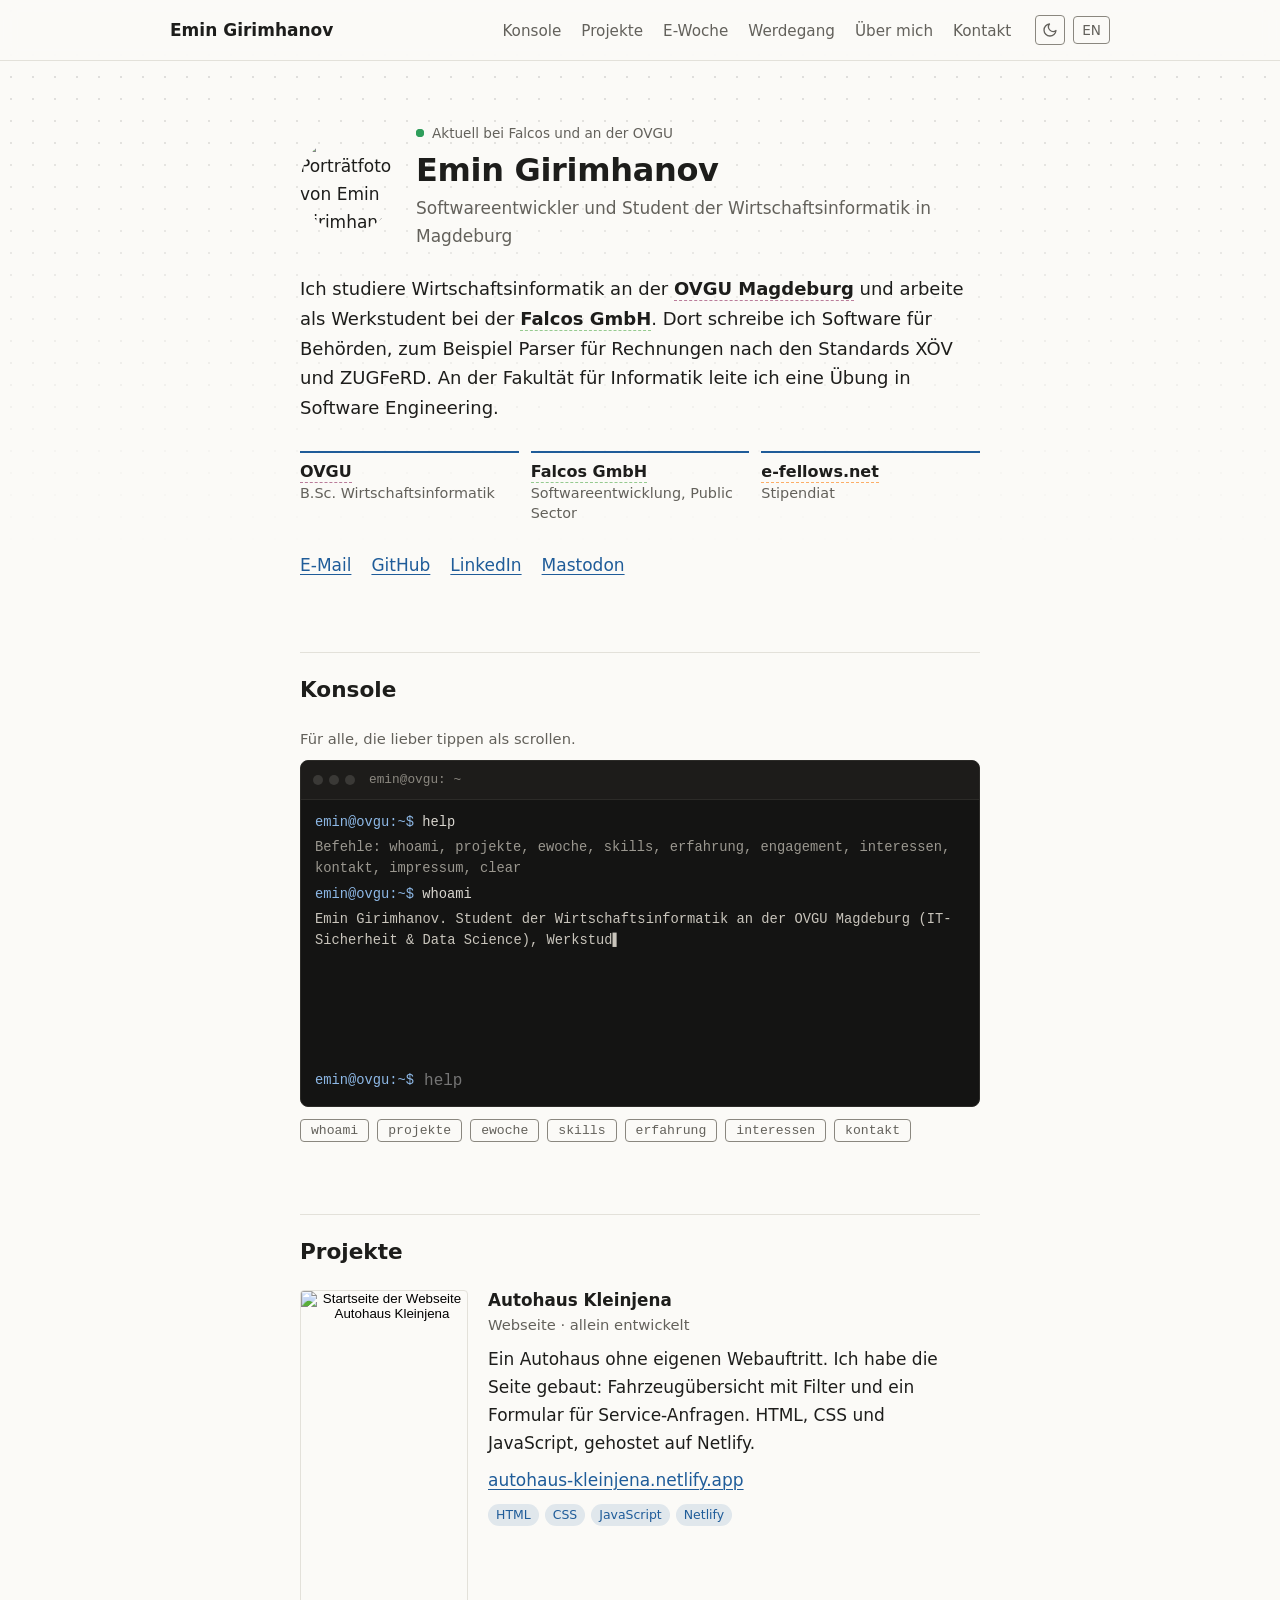
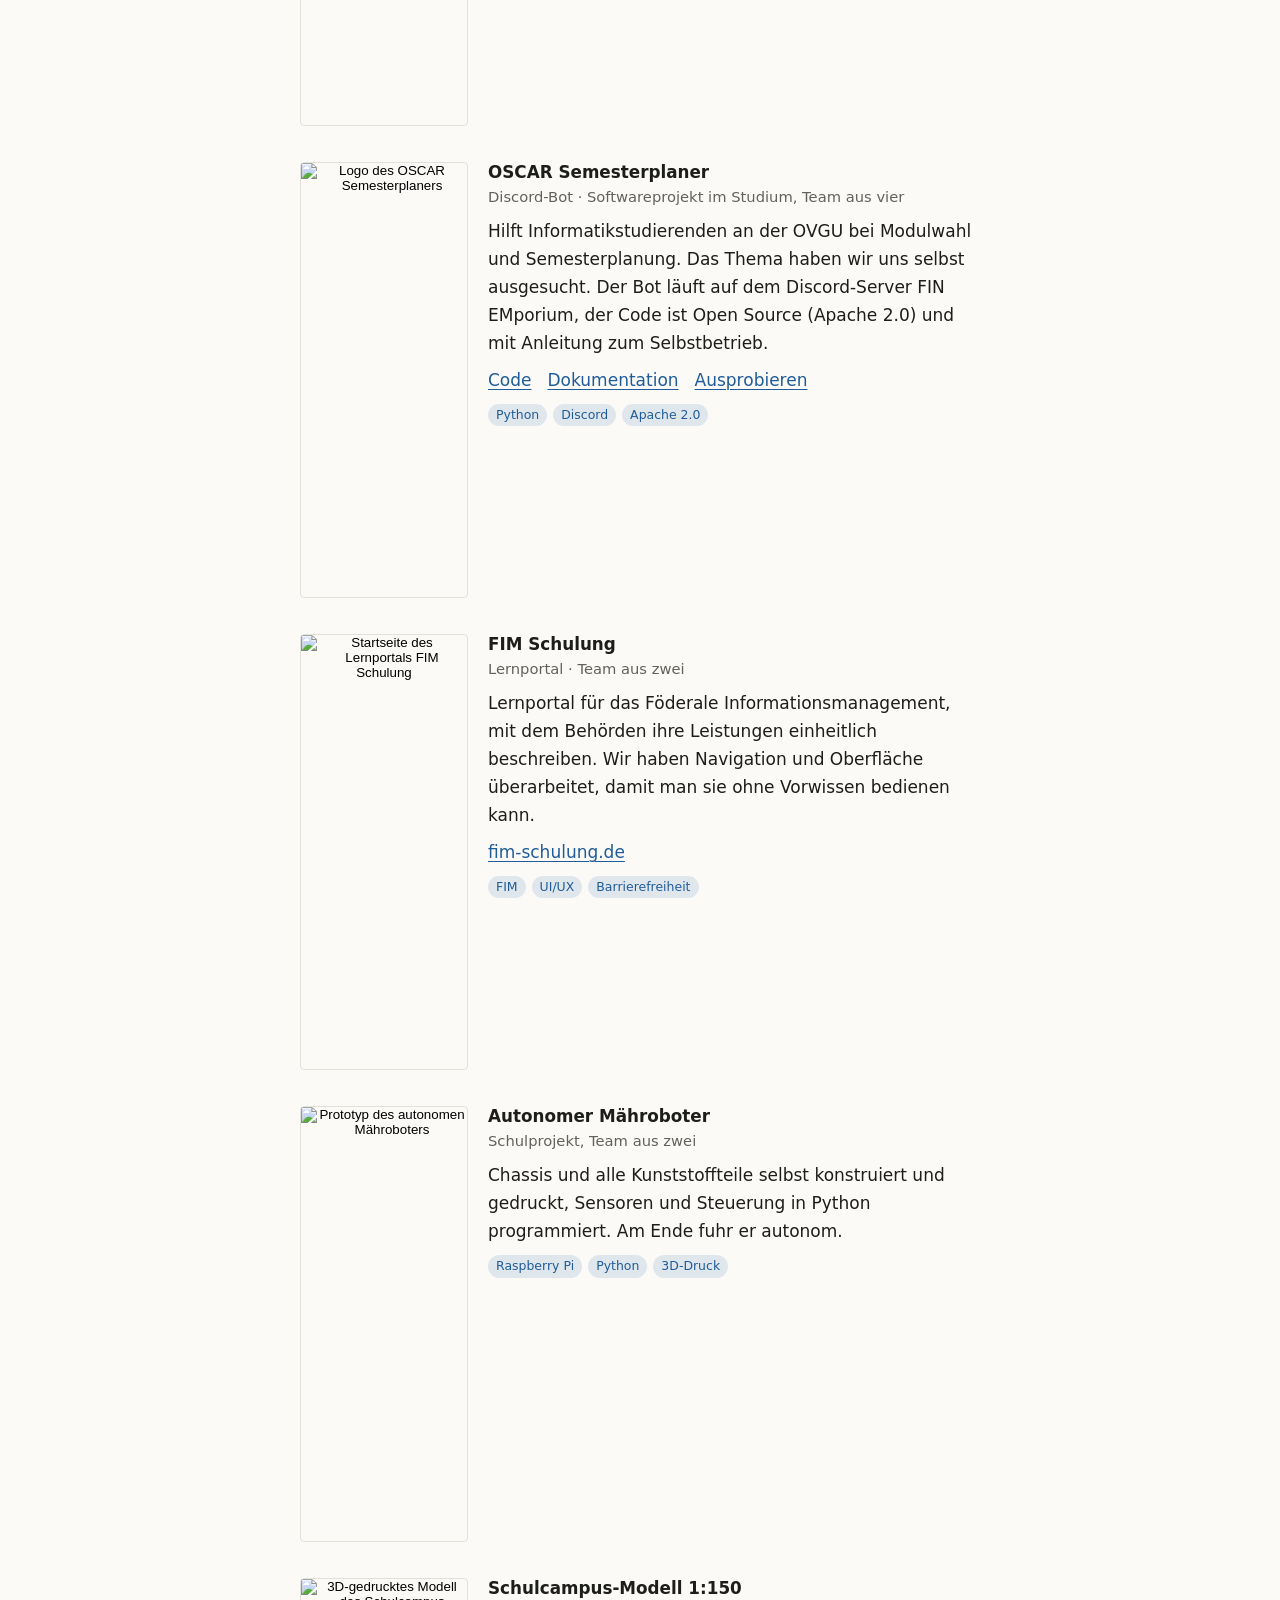
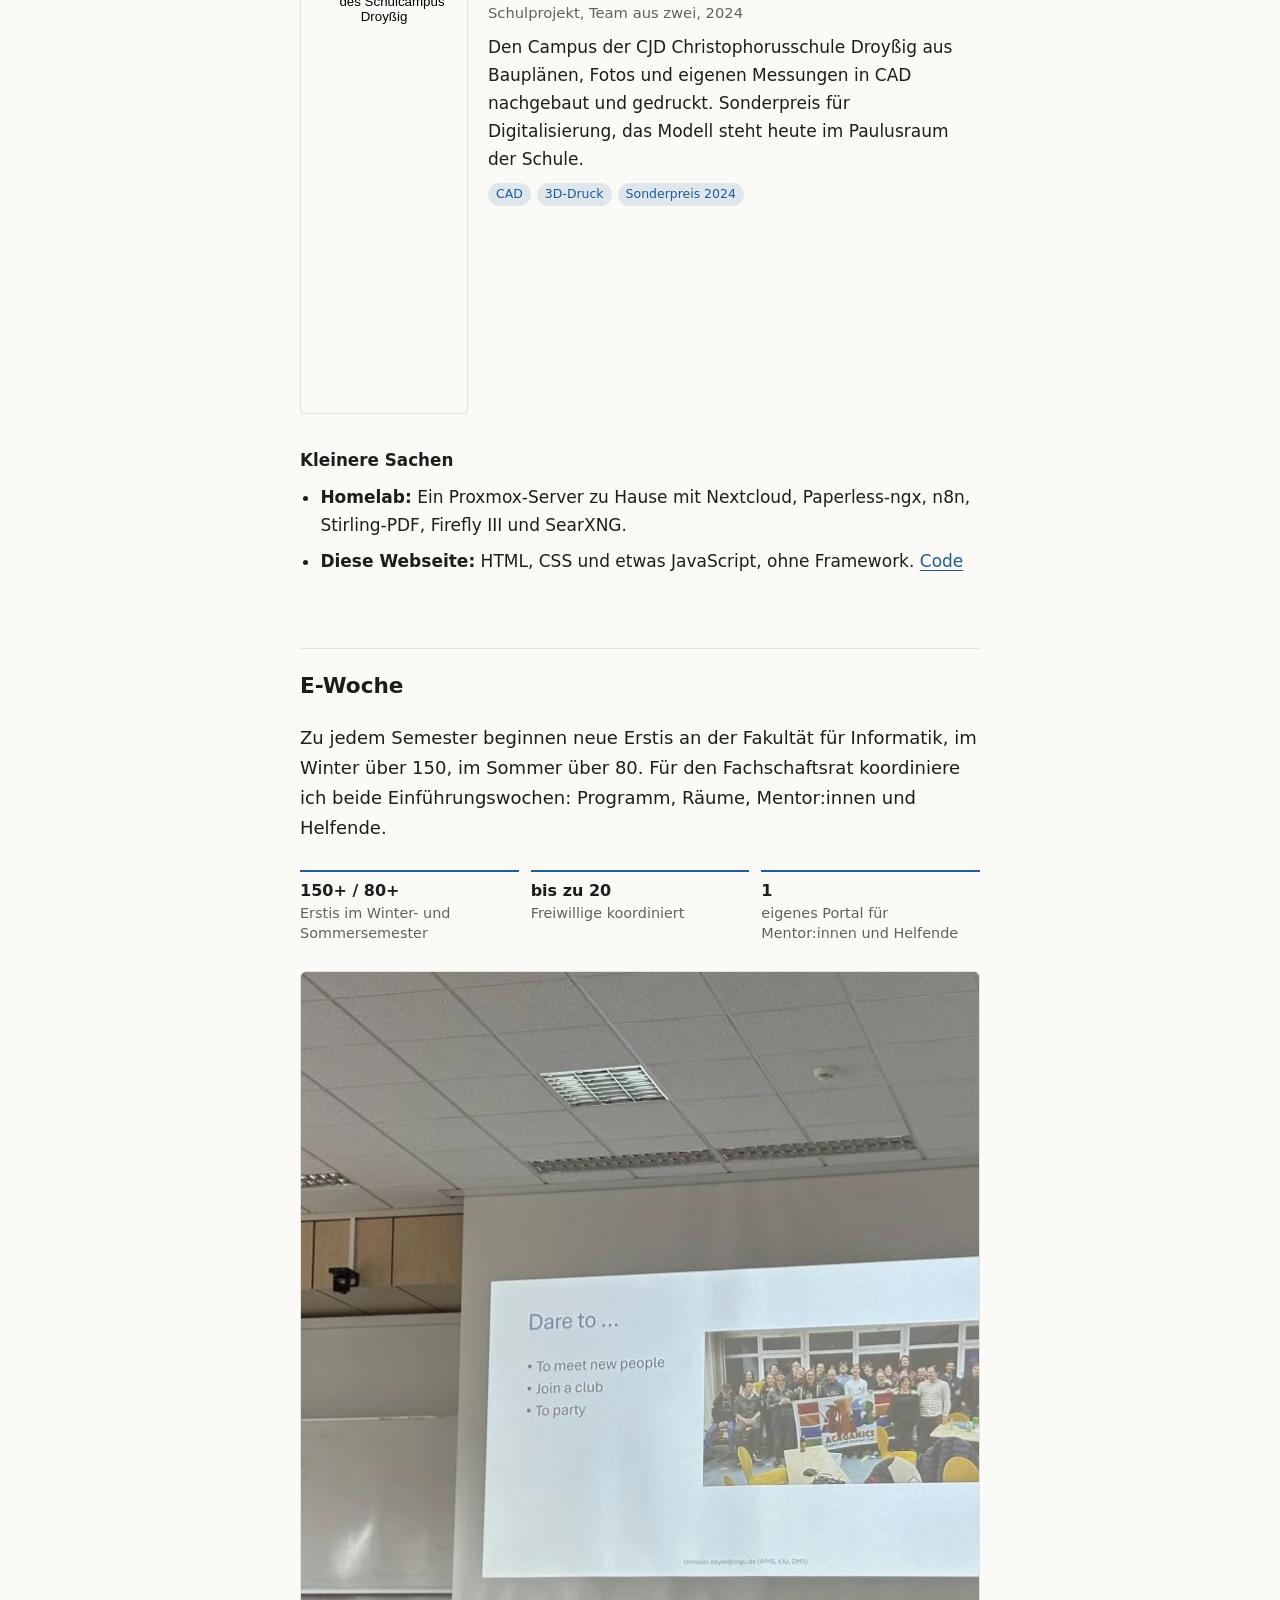
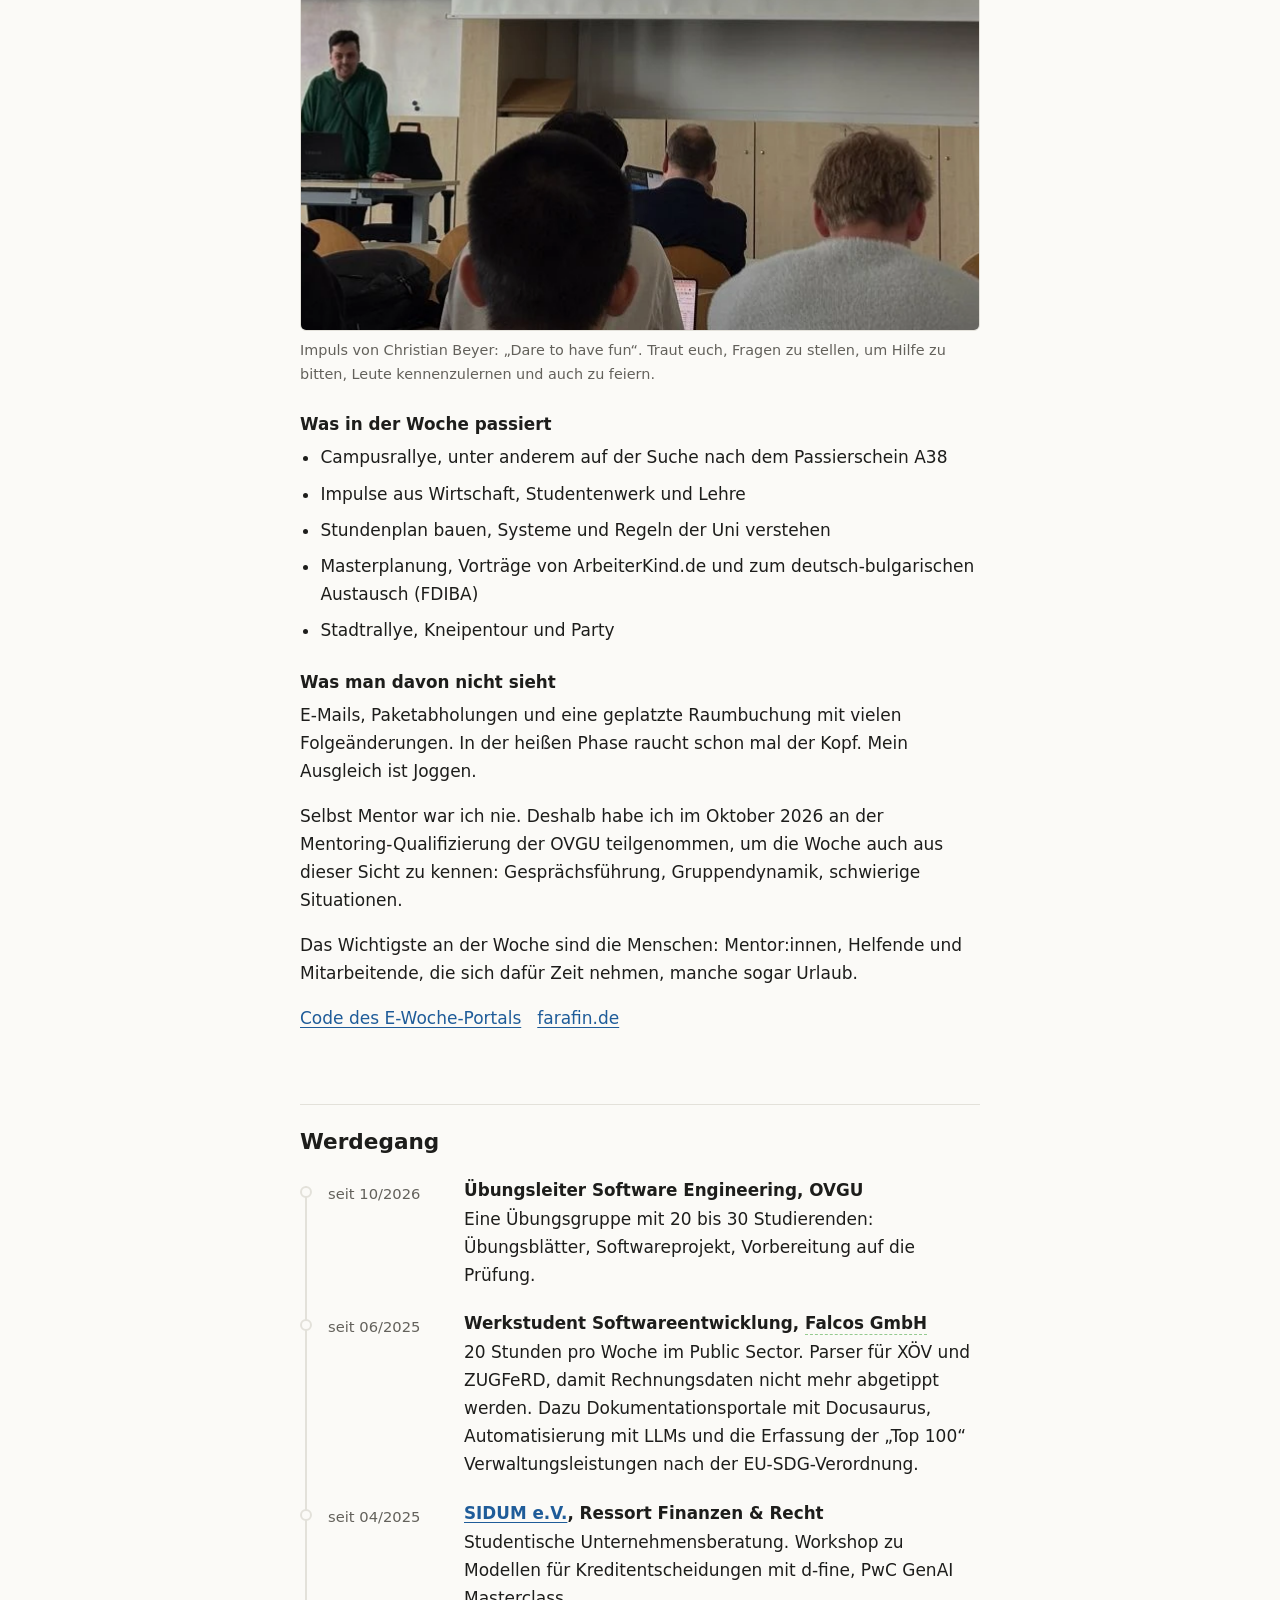
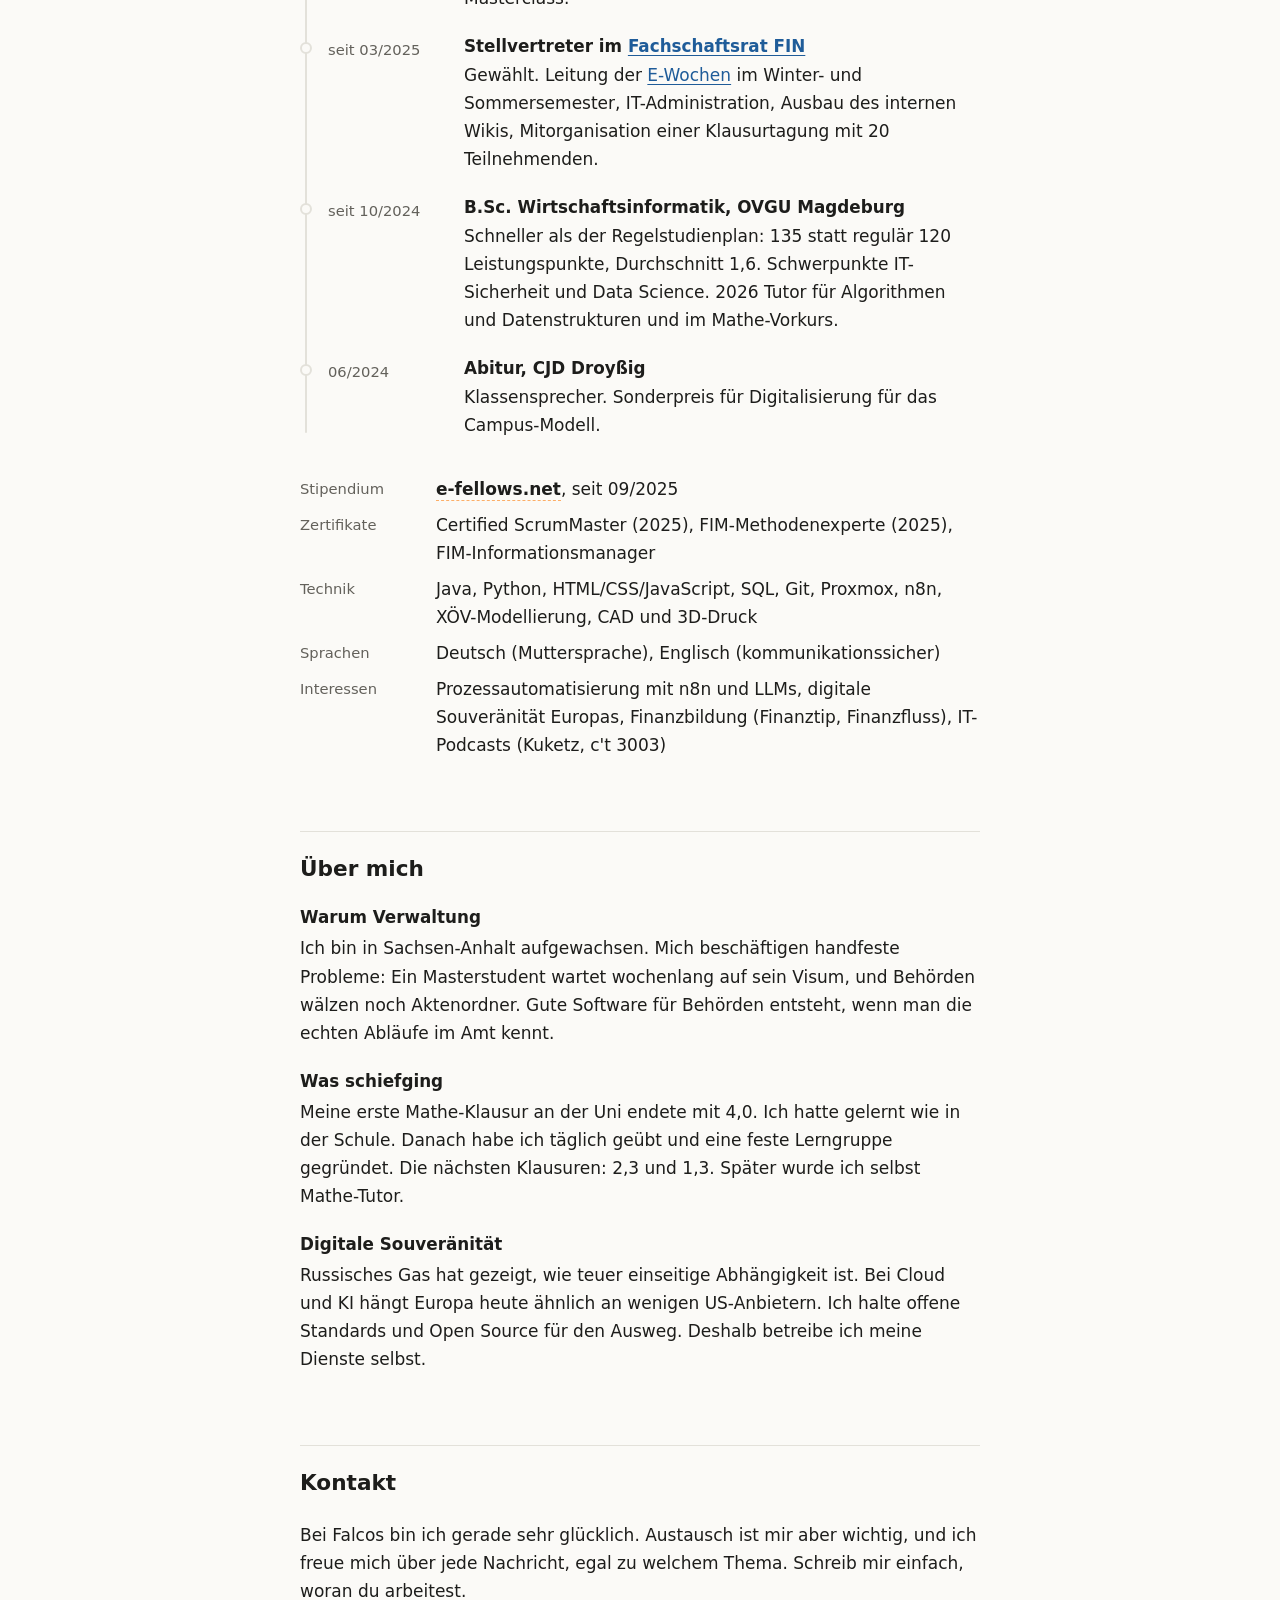
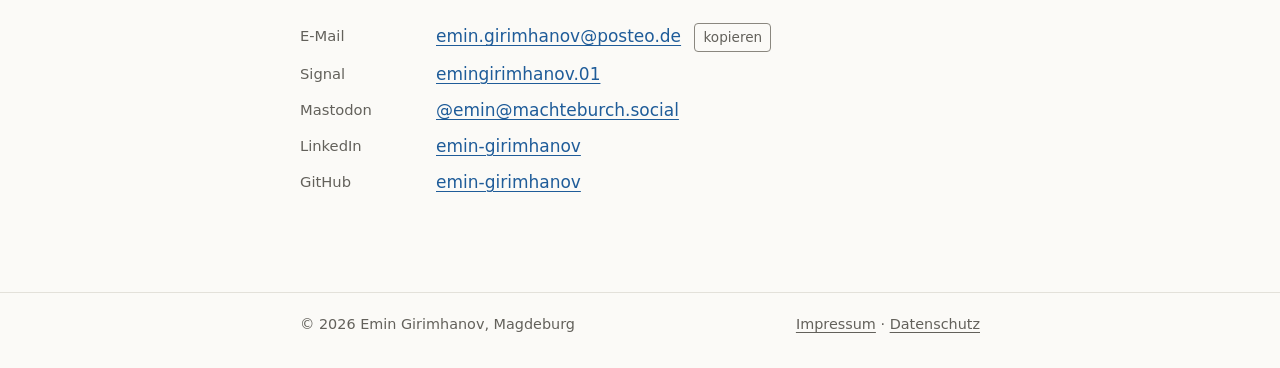
==== index.html @ 74e42376 "feat: Hell/Dunkel-Umschalter, Barrierefreiheit, SEO, GEO und Kompatibilitaet - Umschalter fuer helle" ====
<!DOCTYPE html>
<html lang="de">
<head>
    <meta charset="UTF-8">
    <meta name="viewport" content="width=device-width, initial-scale=1.0">

    <title>Emin Girimhanov | Softwareentwickler &amp; Wirtschaftsinformatiker Magdeburg</title>
    <meta name="description" content="Emin Girimhanov aus Magdeburg: Softwareentwickler im Public Sector bei der Falcos GmbH, Student der Wirtschaftsinformatik an der OVGU und Koordinator der E-Woche Informatik.">
    <meta name="author" content="Emin Girimhanov">
    <meta name="robots" content="index, follow, max-image-preview:large, max-snippet:-1, max-video-preview:-1">
    <meta name="color-scheme" content="light dark">
    <link rel="canonical" href="https://emin-girimhanov.de/">

    <meta name="geo.region" content="DE-ST">
    <meta name="geo.placename" content="Magdeburg">
    <meta name="geo.position" content="52.120533;11.627624">
    <meta name="ICBM" content="52.120533, 11.627624">

    <meta property="og:type" content="profile">
    <meta property="og:title" content="Emin Girimhanov | Softwareentwickler (Public Sector) &amp; Wirtschaftsinformatiker Magdeburg">
    <meta property="og:description" content="Wirtschaftsinformatik an der OVGU Magdeburg, Softwareentwicklung für Behörden bei der Falcos GmbH, Projekte wie Autohaus Kleinjena, OSCAR und FIM Schulung.">
    <meta property="og:url" content="https://emin-girimhanov.de/">
    <meta property="og:image" content="https://emin-girimhanov.de/assets/img/og-image.jpg">
    <meta property="og:image:width" content="1200">
    <meta property="og:image:height" content="630">
    <meta property="og:image:alt" content="Emin Girimhanov, Softwareentwickler &amp; Wirtschaftsinformatiker aus Magdeburg">
    <meta property="profile:first_name" content="Emin">
    <meta property="profile:last_name" content="Girimhanov">
    <meta property="profile:username" content="emin-girimhanov">

    <meta name="twitter:card" content="summary_large_image">
    <meta name="twitter:title" content="Emin Girimhanov | Softwareentwickler &amp; Wirtschaftsinformatiker">
    <meta name="twitter:description" content="Wirtschaftsinformatik an der OVGU Magdeburg, Softwareentwicklung für Behörden bei der Falcos GmbH.">
    <meta name="twitter:image" content="https://emin-girimhanov.de/assets/img/og-image.jpg">

    <script type="application/ld+json">
    {
      "@context": "https://schema.org",
      "@graph": [
        {
          "@type": "ProfilePage",
          "@id": "https://emin-girimhanov.de/#profilepage",
          "url": "https://emin-girimhanov.de/",
          "name": "Emin Girimhanov",
          "inLanguage": "de-DE",
          "dateModified": "2026-10-08",
          "mainEntity": {
            "@id": "https://emin-girimhanov.de/#person"
          },
          "isPartOf": {
            "@id": "https://emin-girimhanov.de/#website"
          }
        },
        {
          "@type": "Person",
          "@id": "https://emin-girimhanov.de/#person",
          "name": "Emin Girimhanov",
          "givenName": "Emin",
          "familyName": "Girimhanov",
          "url": "https://emin-girimhanov.de/",
          "image": "https://emin-girimhanov.de/assets/img/emin-girimhanov.jpg",
          "jobTitle": "Softwareentwickler (Werkstudent) im Public Sector",
          "description": "Softwareentwickler im Public Sector bei der Falcos GmbH, Student der Wirtschaftsinformatik an der Otto-von-Guericke-Universität Magdeburg (Schwerpunkte IT-Sicherheit und Data Science), Übungsleiter für Software Engineering und Koordinator der Einführungswochen des Fachschaftsrats Informatik.",
          "worksFor": {
            "@type": "Organization",
            "name": "Falcos GmbH",
            "url": "https://falcos.de"
          },
          "affiliation": [
            {
              "@type": "CollegeOrUniversity",
              "name": "Otto-von-Guericke-Universität Magdeburg",
              "url": "https://www.ovgu.de/"
            },
            {
              "@type": "Organization",
              "name": "Fachschaftsrat der Fakultät für Informatik (FaRaFIN)",
              "url": "https://farafin.de"
            },
            {
              "@type": "Organization",
              "name": "SIDUM e.V.",
              "url": "https://www.sidum.de/"
            }
          ],
          "alumniOf": {
            "@type": "EducationalOrganization",
            "name": "CJD Christophorusschule Droyßig"
          },
          "homeLocation": {
            "@type": "Place",
            "name": "Magdeburg",
            "address": {
              "@type": "PostalAddress",
              "addressLocality": "Magdeburg",
              "addressRegion": "Sachsen-Anhalt",
              "addressCountry": "DE"
            },
            "geo": {
              "@type": "GeoCoordinates",
              "latitude": 52.120533,
              "longitude": 11.627624
            }
          },
          "knowsLanguage": [
            "de",
            "en"
          ],
          "sameAs": [
            "https://www.linkedin.com/in/emin-girimhanov/",
            "https://github.com/emin-girimhanov",
            "https://machteburch.social/@emin"
          ],
          "hasCredential": [
            {
              "@type": "EducationalOccupationalCredential",
              "name": "Certified ScrumMaster (CSM)",
              "credentialCategory": "Zertifikat",
              "recognizedBy": {
                "@type": "Organization",
                "name": "Scrum Alliance"
              }
            },
            {
              "@type": "EducationalOccupationalCredential",
              "name": "FIM-Methodenexperte",
              "credentialCategory": "Zertifikat",
              "recognizedBy": {
                "@type": "Organization",
                "name": "Falcos GmbH"
              }
            },
            {
              "@type": "EducationalOccupationalCredential",
              "name": "FIM-Informationsmanager",
              "credentialCategory": "Zertifikat",
              "recognizedBy": {
                "@type": "Organization",
                "name": "Falcos GmbH"
              }
            }
          ],
          "award": [
            "Online-Stipendium von e-fellows.net (seit 09/2025)",
            "Sonderpreis für Digitalisierung / Modellierung / Digitaltechnik, CJD Droyßig (06/2024)"
          ],
          "knowsAbout": [
            "Verwaltungsdigitalisierung",
            "Public Sector IT",
            "Föderales Informationsmanagement (FIM)",
            "Onlinezugangsgesetz (OZG)",
            "XÖV",
            "ZUGFeRD",
            "EU Single Digital Gateway",
            "Wirtschaftsinformatik",
            "IT-Sicherheit",
            "Data Science",
            "Java",
            "Python",
            "JavaScript",
            "SQL",
            "Git",
            "Docusaurus",
            "n8n",
            "Prozessautomatisierung mit LLMs",
            "Proxmox VE",
            "Self-Hosting",
            "Open Source",
            "Digitale Souveränität",
            "Scrum",
            "CAD",
            "3D-Druck"
          ]
        },
        {
          "@type": "WebSite",
          "@id": "https://emin-girimhanov.de/#website",
          "url": "https://emin-girimhanov.de/",
          "name": "Emin Girimhanov",
          "publisher": {
            "@id": "https://emin-girimhanov.de/#person"
          },
          "inLanguage": [
            "de-DE",
            "en"
          ]
        },
        {
          "@type": "SoftwareSourceCode",
          "name": "OSCAR Semesterplaner",
          "description": "Discord-Bot, der Informatikstudierenden an der OVGU bei Modulwahl und Semesterplanung hilft. Studienprojekt im Viererteam.",
          "codeRepository": "https://github.com/emin-girimhanov/oscar-discord-bot",
          "url": "https://emin-girimhanov.github.io/oscar-discord-bot/",
          "programmingLanguage": "Python",
          "license": "https://www.apache.org/licenses/LICENSE-2.0",
          "author": {
            "@id": "https://emin-girimhanov.de/#person"
          }
        },
        {
          "@type": "SoftwareSourceCode",
          "name": "E-Woche-Portal",
          "description": "Portal für Mentor:innen und Helfende der Einführungswoche des Fachschaftsrats Informatik an der OVGU.",
          "codeRepository": "https://github.com/emin-girimhanov/e-week-mentor-website",
          "author": {
            "@id": "https://emin-girimhanov.de/#person"
          }
        },
        {
          "@type": "WebSite",
          "name": "Autohaus Kleinjena",
          "url": "https://autohaus-kleinjena.netlify.app/",
          "description": "Webseite für ein Autohaus mit Fahrzeugübersicht, Filter und Formular für Service-Anfragen.",
          "creator": {
            "@id": "https://emin-girimhanov.de/#person"
          }
        },
        {
          "@type": "WebSite",
          "name": "FIM Schulung",
          "url": "https://fim-schulung.de/",
          "description": "Lernportal für das Föderale Informationsmanagement, im Zweierteam überarbeitet.",
          "contributor": {
            "@id": "https://emin-girimhanov.de/#person"
          }
        }
      ]
    }
    </script>

    <!-- Gespeichertes Farbschema vor dem ersten Zeichnen setzen, sonst blitzt es kurz -->
    <script>try{var t=localStorage.getItem('site-theme');if(t==='light'||t==='dark')document.documentElement.setAttribute('data-theme',t);}catch(e){}</script>
    <meta name="theme-color" content="#fbfaf7" media="(prefers-color-scheme: light)">
    <meta name="theme-color" content="#161615" media="(prefers-color-scheme: dark)">
    <link rel="icon" href="favicon.svg" type="image/svg+xml">
    <link rel="apple-touch-icon" href="assets/img/emin-girimhanov.jpg">

    <!-- Selbst gehostete Schriften: kein Google-CDN, keine US-Uebertragung (DSGVO) -->
    <link rel="preload" href="assets/fonts/plus-jakarta-sans-latin.woff2" as="font" type="font/woff2" crossorigin>
    <link rel="stylesheet" href="assets/fonts/fonts.css">
    <link rel="stylesheet" href="style.css">

    <script defer src="/_vercel/speed-insights/script.js"></script>
</head>
<body>
    <a href="#main-content" class="skip-link" data-de="Zum Inhalt springen" data-en="Skip to content">Zum Inhalt springen</a>

    <header class="site-header">
        <div class="wrap header-inner">
            <a href="#" class="site-name">Emin Girimhanov</a>
            <nav aria-label="Hauptnavigation" data-de-label="Hauptnavigation" data-en-label="Main navigation">
                <ul class="nav">
                    <li><a href="#konsole" data-de="Konsole" data-en="Console">Konsole</a></li>
                    <li><a href="#projekte" data-de="Projekte" data-en="Projects">Projekte</a></li>
                    <li><a href="#ewoche" data-de="E-Woche" data-en="Orientation week">E-Woche</a></li>
                    <li><a href="#werdegang" data-de="Werdegang" data-en="Experience">Werdegang</a></li>
                    <li><a href="#ueber-mich" data-de="Über mich" data-en="About">Über mich</a></li>
                    <li><a href="#kontakt" data-de="Kontakt" data-en="Contact">Kontakt</a></li>
                </ul>
            </nav>
            <div class="header-actions">
                <button type="button" id="theme-toggle-btn" class="icon-btn" aria-label="Dunkles Design einschalten" data-de-label-dark="Dunkles Design einschalten" data-de-label-light="Helles Design einschalten" data-en-label-dark="Switch to dark theme" data-en-label-light="Switch to light theme">
                    <svg class="icon-moon" xmlns="http://www.w3.org/2000/svg" width="16" height="16" viewBox="0 0 24 24" fill="none" stroke="currentColor" stroke-width="2" stroke-linecap="round" stroke-linejoin="round" aria-hidden="true" focusable="false"><path d="M21 12.8A9 9 0 1 1 11.2 3a7 7 0 0 0 9.8 9.8z"></path></svg>
                    <svg class="icon-sun" hidden xmlns="http://www.w3.org/2000/svg" width="16" height="16" viewBox="0 0 24 24" fill="none" stroke="currentColor" stroke-width="2" stroke-linecap="round" stroke-linejoin="round" aria-hidden="true" focusable="false"><circle cx="12" cy="12" r="4"></circle><path d="M12 2v2M12 20v2M4.9 4.9l1.4 1.4M17.7 17.7l1.4 1.4M2 12h2M20 12h2M4.9 19.1l1.4-1.4M17.7 6.3l1.4-1.4"></path></svg>
                </button>
                <button type="button" id="lang-toggle-btn" class="lang-btn" lang="en" aria-label="EN: Switch to English" data-de-label="EN: Switch to English" data-en-label="DE: Auf Deutsch umschalten">EN</button>
            </div>
        </div>
    </header>

    <main id="main-content" class="wrap">

        <!-- Intro -->
        <section class="intro" id="top" aria-labelledby="intro-title">
            <img src="assets/img/emin-girimhanov.jpg" alt="Porträtfoto von Emin Girimhanov" class="portrait" width="112" height="112">
            <div>
                <p class="status"><span class="status-dot" aria-hidden="true"></span><span data-de="Aktuell bei Falcos und an der OVGU" data-en="Currently at Falcos and OVGU">Aktuell bei Falcos und an der OVGU</span></p>
                <h1 id="intro-title">Emin Girimhanov</h1>
                <p class="role" data-de="Softwareentwickler und Student der Wirtschaftsinformatik in Magdeburg" data-en="Software developer and business informatics student in Magdeburg">Softwareentwickler und Student der Wirtschaftsinformatik in Magdeburg</p>
            </div>
        </section>

        <p class="lead" data-de="Ich studiere Wirtschaftsinformatik an der <a href=&quot;https://www.ovgu.de/&quot; class=&quot;ovgu-link&quot;>OVGU Magdeburg</a> und arbeite als Werkstudent bei der <a href=&quot;https://falcos.de&quot; class=&quot;falcos-link&quot;>Falcos GmbH</a>. Dort schreibe ich Software für Behörden, zum Beispiel Parser für Rechnungen nach den Standards XÖV und ZUGFeRD. An der Fakultät für Informatik leite ich eine Übung in Software Engineering." data-en="I study business informatics at <a href=&quot;https://www.ovgu.de/&quot; class=&quot;ovgu-link&quot;>OVGU Magdeburg</a> and work as a working student at <a href=&quot;https://falcos.de&quot; class=&quot;falcos-link&quot;>Falcos GmbH</a>. There I write software for public authorities, for example parsers for invoices in the XÖV and ZUGFeRD standards. At the Faculty of Computer Science I lead an exercise group in Software Engineering.">
            Ich studiere Wirtschaftsinformatik an der <a href="https://www.ovgu.de/" class="ovgu-link" target="_blank" rel="noopener noreferrer">OVGU Magdeburg</a> und arbeite als Werkstudent bei der <a href="https://falcos.de" class="falcos-link" target="_blank" rel="noopener noreferrer">Falcos GmbH</a>. Dort schreibe ich Software für Behörden, zum Beispiel Parser für Rechnungen nach den Standards XÖV und ZUGFeRD. An der Fakultät für Informatik leite ich eine Übung in Software Engineering.
        </p>

        <ul class="quick-facts">
            <li><strong><a href="https://www.ovgu.de/" class="ovgu-link" target="_blank" rel="noopener noreferrer">OVGU</a></strong> <span data-de="B.Sc. Wirtschaftsinformatik" data-en="B.Sc. Business Informatics">B.Sc. Wirtschaftsinformatik</span></li>
            <li><strong><a href="https://falcos.de" class="falcos-link" target="_blank" rel="noopener noreferrer">Falcos GmbH</a></strong> <span data-de="Softwareentwicklung, Public Sector" data-en="Software development, public sector">Softwareentwicklung, Public Sector</span></li>
            <li><strong><a href="https://www.e-fellows.net/" class="efellows-link" target="_blank" rel="noopener noreferrer">e-fellows.net</a></strong> <span data-de="Stipendiat" data-en="Scholar">Stipendiat</span></li>
        </ul>

        <ul class="links-inline">
            <li><a href="#kontakt" class="js-mail-link" data-de="E-Mail" data-en="Email">E-Mail</a></li>
            <li><a href="https://github.com/emin-girimhanov" target="_blank" rel="noopener noreferrer">GitHub</a></li>
            <li><a href="https://www.linkedin.com/in/emin-girimhanov/" target="_blank" rel="noopener noreferrer">LinkedIn</a></li>
            <li><a href="https://machteburch.social/@emin" target="_blank" rel="me noopener noreferrer">Mastodon</a></li>
        </ul>

        <!-- Konsole -->
        <section id="konsole" class="section" aria-labelledby="konsole-title">
            <h2 id="konsole-title" data-de="Konsole" data-en="Console">Konsole</h2>
            <p class="meta" data-de="Für alle, die lieber tippen als scrollen." data-en="For everyone who would rather type than scroll.">Für alle, die lieber tippen als scrollen.</p>

            <div class="terminal">
                <div class="terminal-bar" aria-hidden="true"><span></span><span></span><span></span><em>emin@ovgu: ~</em></div>
                <div class="terminal-body" id="terminal-output" role="log" aria-live="off" tabindex="0" aria-label="Terminal-Ausgabe" data-de-label="Terminal-Ausgabe" data-en-label="Terminal output">
                    <p><span class="t-prompt">emin@ovgu:~$</span> help</p>
                    <p class="t-info" data-de="Befehle: whoami, projekte, ewoche, skills, erfahrung, engagement, interessen, kontakt, impressum, clear" data-en="Commands: whoami, projects, ewoche, skills, experience, engagement, interests, contact, impressum, clear">Befehle: whoami, projekte, ewoche, skills, erfahrung, engagement, interessen, kontakt, impressum, clear</p>
                </div>
                <div class="terminal-input-row">
                    <label for="terminal-input" class="t-prompt">emin@ovgu:~$</label>
                    <input type="text" id="terminal-input" autocomplete="off" autocapitalize="off" spellcheck="false" placeholder="help" aria-label="Befehl eingeben">
                </div>
            </div>
            <div class="terminal-presets">
                <button type="button" class="preset-btn" data-cmd="whoami">whoami</button>
                <button type="button" class="preset-btn" data-cmd="projekte">projekte</button>
                <button type="button" class="preset-btn" data-cmd="ewoche">ewoche</button>
                <button type="button" class="preset-btn" data-cmd="skills">skills</button>
                <button type="button" class="preset-btn" data-cmd="erfahrung">erfahrung</button>
                <button type="button" class="preset-btn" data-cmd="interessen">interessen</button>
                <button type="button" class="preset-btn" data-cmd="kontakt">kontakt</button>
            </div>
        </section>

        <!-- Projekte -->
        <section id="projekte" class="section" aria-labelledby="projekte-title">
            <h2 id="projekte-title" data-de="Projekte" data-en="Projects">Projekte</h2>

            <article class="project">
                <button type="button" class="img-btn" data-lightbox aria-label="Bild vergrößern: Startseite der Webseite Autohaus Kleinjena" data-de-label="Bild vergrößern: Startseite der Webseite Autohaus Kleinjena" data-en-label="Enlarge image: Startseite der Webseite Autohaus Kleinjena"><img src="assets/img/autohaus_kleinjena.jpg" alt="Startseite der Webseite Autohaus Kleinjena" class="project-img" width="800" height="436" loading="lazy"></button>
                <div>
                    <h3>Autohaus Kleinjena</h3>
                    <p class="meta" data-de="Webseite · allein entwickelt" data-en="Website · built on my own">Webseite · allein entwickelt</p>
                    <p data-de="Ein Autohaus ohne eigenen Webauftritt. Ich habe die Seite gebaut: Fahrzeugübersicht mit Filter und ein Formular für Service-Anfragen. HTML, CSS und JavaScript, gehostet auf Netlify." data-en="A car dealership without a website of its own. I built it: a vehicle overview with filters and a form for service requests. HTML, CSS and JavaScript, hosted on Netlify.">Ein Autohaus ohne eigenen Webauftritt. Ich habe die Seite gebaut: Fahrzeugübersicht mit Filter und ein Formular für Service-Anfragen. HTML, CSS und JavaScript, gehostet auf Netlify.</p>
                    <p class="project-links"><a href="https://autohaus-kleinjena.netlify.app/" target="_blank" rel="noopener noreferrer">autohaus-kleinjena.netlify.app</a></p>
                    <ul class="tags"><li>HTML</li><li>CSS</li><li>JavaScript</li><li>Netlify</li></ul>
                </div>
            </article>

            <article class="project">
                <button type="button" class="img-btn" data-lightbox aria-label="Bild vergrößern: Logo des OSCAR Semesterplaners" data-de-label="Bild vergrößern: Logo des OSCAR Semesterplaners" data-en-label="Enlarge image: Logo des OSCAR Semesterplaners"><img src="assets/img/oscar_bot.jpg" alt="Logo des OSCAR Semesterplaners" class="project-img" width="800" height="436" loading="lazy"></button>
                <div>
                    <h3 data-de="OSCAR Semesterplaner" data-en="OSCAR semester planner">OSCAR Semesterplaner</h3>
                    <p class="meta" data-de="Discord-Bot · Softwareprojekt im Studium, Team aus vier" data-en="Discord bot · university software project, team of four">Discord-Bot · Softwareprojekt im Studium, Team aus vier</p>
                    <p data-de="Hilft Informatikstudierenden an der OVGU bei Modulwahl und Semesterplanung. Das Thema haben wir uns selbst ausgesucht. Der Bot läuft auf dem Discord-Server FIN EMporium, der Code ist Open Source (Apache 2.0) und mit Anleitung zum Selbstbetrieb." data-en="Helps computer science students at OVGU choose modules and plan their semesters. We picked the topic ourselves. The bot runs on the FIN EMporium Discord server; the code is open source (Apache 2.0) with a guide to run it yourself.">Hilft Informatikstudierenden an der OVGU bei Modulwahl und Semesterplanung. Das Thema haben wir uns selbst ausgesucht. Der Bot läuft auf dem Discord-Server FIN EMporium, der Code ist Open Source (Apache 2.0) und mit Anleitung zum Selbstbetrieb.</p>
                    <p class="project-links">
                        <a href="https://github.com/emin-girimhanov/oscar-discord-bot" target="_blank" rel="noopener noreferrer" data-de="Code" data-en="Code">Code</a>
                        <a href="https://emin-girimhanov.github.io/oscar-discord-bot/" target="_blank" rel="noopener noreferrer" data-de="Dokumentation" data-en="Documentation">Dokumentation</a>
                        <a href="https://discord.gg/m4vQhrK" target="_blank" rel="noopener noreferrer" data-de="Ausprobieren" data-en="Try it">Ausprobieren</a>
                    </p>
                    <ul class="tags"><li>Python</li><li>Discord</li><li>Apache 2.0</li></ul>
                </div>
            </article>

            <article class="project">
                <button type="button" class="img-btn" data-lightbox aria-label="Bild vergrößern: Startseite des Lernportals FIM Schulung" data-de-label="Bild vergrößern: Startseite des Lernportals FIM Schulung" data-en-label="Enlarge image: Startseite des Lernportals FIM Schulung"><img src="assets/img/fim_schulung.jpg" alt="Startseite des Lernportals FIM Schulung" class="project-img" width="800" height="436" loading="lazy"></button>
                <div>
                    <h3>FIM Schulung</h3>
                    <p class="meta" data-de="Lernportal · Team aus zwei" data-en="Learning portal · team of two">Lernportal · Team aus zwei</p>
                    <p data-de="Lernportal für das Föderale Informationsmanagement, mit dem Behörden ihre Leistungen einheitlich beschreiben. Wir haben Navigation und Oberfläche überarbeitet, damit man sie ohne Vorwissen bedienen kann." data-en="Learning portal for Federal Information Management, the method German authorities use to describe their services in a uniform way. We reworked navigation and interface so people can use it without prior knowledge.">Lernportal für das Föderale Informationsmanagement, mit dem Behörden ihre Leistungen einheitlich beschreiben. Wir haben Navigation und Oberfläche überarbeitet, damit man sie ohne Vorwissen bedienen kann.</p>
                    <p class="project-links"><a href="https://fim-schulung.de/" target="_blank" rel="noopener noreferrer">fim-schulung.de</a></p>
                    <ul class="tags"><li>FIM</li><li>UI/UX</li><li data-de="Barrierefreiheit" data-en="Accessibility">Barrierefreiheit</li></ul>
                </div>
            </article>

            <article class="project">
                <button type="button" class="img-btn" data-lightbox aria-label="Bild vergrößern: Prototyp des autonomen Mähroboters" data-de-label="Bild vergrößern: Prototyp des autonomen Mähroboters" data-en-label="Enlarge image: Prototyp des autonomen Mähroboters"><img src="assets/img/maehroboter_hardware.jpg" alt="Prototyp des autonomen Mähroboters" class="project-img" width="800" height="436" loading="lazy"></button>
                <div>
                    <h3 data-de="Autonomer Mähroboter" data-en="Autonomous lawn mower">Autonomer Mähroboter</h3>
                    <p class="meta" data-de="Schulprojekt, Team aus zwei" data-en="School project, team of two">Schulprojekt, Team aus zwei</p>
                    <p data-de="Chassis und alle Kunststoffteile selbst konstruiert und gedruckt, Sensoren und Steuerung in Python programmiert. Am Ende fuhr er autonom." data-en="We designed and printed the chassis and all plastic parts ourselves and programmed sensors and control in Python. In the end it drove on its own.">Chassis und alle Kunststoffteile selbst konstruiert und gedruckt, Sensoren und Steuerung in Python programmiert. Am Ende fuhr er autonom.</p>
                    <ul class="tags"><li>Raspberry Pi</li><li>Python</li><li data-de="3D-Druck" data-en="3D printing">3D-Druck</li></ul>
                </div>
            </article>

            <article class="project">
                <button type="button" class="img-btn" data-lightbox aria-label="Bild vergrößern: 3D-gedrucktes Modell des Schulcampus Droyßig" data-de-label="Bild vergrößern: 3D-gedrucktes Modell des Schulcampus Droyßig" data-en-label="Enlarge image: 3D-gedrucktes Modell des Schulcampus Droyßig"><img src="assets/img/schulcampus_3d.jpg" alt="3D-gedrucktes Modell des Schulcampus Droyßig" class="project-img" width="800" height="436" loading="lazy"></button>
                <div>
                    <h3 data-de="Schulcampus-Modell 1:150" data-en="School campus model 1:150">Schulcampus-Modell 1:150</h3>
                    <p class="meta" data-de="Schulprojekt, Team aus zwei, 2024" data-en="School project, team of two, 2024">Schulprojekt, Team aus zwei, 2024</p>
                    <p data-de="Den Campus der CJD Christophorusschule Droyßig aus Bauplänen, Fotos und eigenen Messungen in CAD nachgebaut und gedruckt. Sonderpreis für Digitalisierung, das Modell steht heute im Paulusraum der Schule." data-en="We rebuilt the CJD Droyßig school campus in CAD from building plans, photos and our own measurements, then printed it. It won the special award for digitalization and now stands in the school's Paulusraum.">Den Campus der CJD Christophorusschule Droyßig aus Bauplänen, Fotos und eigenen Messungen in CAD nachgebaut und gedruckt. Sonderpreis für Digitalisierung, das Modell steht heute im Paulusraum der Schule.</p>
                    <ul class="tags"><li>CAD</li><li data-de="3D-Druck" data-en="3D printing">3D-Druck</li><li data-de="Sonderpreis 2024" data-en="Award 2024">Sonderpreis 2024</li></ul>
                </div>
            </article>

            <h3 class="sub" data-de="Kleinere Sachen" data-en="Smaller things">Kleinere Sachen</h3>
            <ul class="plain-list">
                <li data-de="<strong>Homelab:</strong> Ein Proxmox-Server zu Hause mit Nextcloud, Paperless-ngx, n8n, Stirling-PDF, Firefly III und SearXNG." data-en="<strong>Homelab:</strong> a Proxmox server at home running Nextcloud, Paperless-ngx, n8n, Stirling-PDF, Firefly III and SearXNG."><strong>Homelab:</strong> Ein Proxmox-Server zu Hause mit Nextcloud, Paperless-ngx, n8n, Stirling-PDF, Firefly III und SearXNG.</li>
                <li data-de="<strong>Diese Webseite:</strong> HTML, CSS und etwas JavaScript, ohne Framework. <a href=&quot;https://github.com/emin-girimhanov/emin-girimhanov&quot;>Code</a>" data-en="<strong>This website:</strong> HTML, CSS and a little JavaScript, no framework. <a href=&quot;https://github.com/emin-girimhanov/emin-girimhanov&quot;>Code</a>"><strong>Diese Webseite:</strong> HTML, CSS und etwas JavaScript, ohne Framework. <a href="https://github.com/emin-girimhanov/emin-girimhanov" target="_blank" rel="noopener noreferrer">Code</a></li>
            </ul>
        </section>

        <!-- E-Woche -->
        <section id="ewoche" class="section" aria-labelledby="ewoche-title">
            <h2 id="ewoche-title" data-de="E-Woche" data-en="Orientation week">E-Woche</h2>
            <p class="lead" data-de="Zu jedem Semester beginnen neue Erstis an der Fakultät für Informatik, im Winter über 150, im Sommer über 80. Für den Fachschaftsrat koordiniere ich beide Einführungswochen: Programm, Räume, Mentor:innen und Helfende." data-en="Every semester new first-year students start at the Faculty of Computer Science: more than 150 in winter, more than 80 in summer. For the student council I coordinate both orientation weeks: programme, rooms, mentors and helpers.">Zu jedem Semester beginnen neue Erstis an der Fakultät für Informatik, im Winter über 150, im Sommer über 80. Für den Fachschaftsrat koordiniere ich beide Einführungswochen: Programm, Räume, Mentor:innen und Helfende.</p>

            <ul class="quick-facts">
                <li><strong>150+ / 80+</strong> <span data-de="Erstis im Winter- und Sommersemester" data-en="students in winter and summer semester">Erstis im Winter- und Sommersemester</span></li>
                <li><strong data-de="bis zu 20" data-en="up to 20">bis zu 20</strong> <span data-de="Freiwillige koordiniert" data-en="volunteers coordinated">Freiwillige koordiniert</span></li>
                <li><strong>1</strong> <span data-de="eigenes Portal für Mentor:innen und Helfende" data-en="portal for mentors and helpers, built by me">eigenes Portal für Mentor:innen und Helfende</span></li>
            </ul>

            <figure class="ewoche-figure">
                <button type="button" class="img-btn" data-lightbox aria-label="Bild vergrößern: Vortrag in der E-Woche" data-de-label="Bild vergrößern: Vortrag in der E-Woche" data-en-label="Enlarge image: talk during orientation week"><img src="assets/img/ewoche_impuls.webp" alt="Hörsaal in der E-Woche, Christian Beyer hält einen Impulsvortrag mit der Folie Dare to" class="ewoche-img" width="1280" height="960" loading="lazy"></button>
                <figcaption data-de="Impuls von Christian Beyer: „Dare to have fun“. Traut euch, Fragen zu stellen, um Hilfe zu bitten, Leute kennenzulernen und auch zu feiern." data-en="Talk by Christian Beyer: “Dare to have fun”. Dare to ask questions, ask for help, meet people and, yes, party.">Impuls von Christian Beyer: „Dare to have fun“. Traut euch, Fragen zu stellen, um Hilfe zu bitten, Leute kennenzulernen und auch zu feiern.</figcaption>
            </figure>

            <h3 data-de="Was in der Woche passiert" data-en="What happens during the week">Was in der Woche passiert</h3>
            <ul class="plain-list">
                <li data-de="Campusrallye, unter anderem auf der Suche nach dem Passierschein A38" data-en="Campus rally, including a hunt for the infamous permit A38">Campusrallye, unter anderem auf der Suche nach dem Passierschein A38</li>
                <li data-de="Impulse aus Wirtschaft, Studentenwerk und Lehre" data-en="Talks from industry, the student services and teaching staff">Impulse aus Wirtschaft, Studentenwerk und Lehre</li>
                <li data-de="Stundenplan bauen, Systeme und Regeln der Uni verstehen" data-en="Building timetables, understanding the university's systems and rules">Stundenplan bauen, Systeme und Regeln der Uni verstehen</li>
                <li data-de="Masterplanung, Vorträge von ArbeiterKind.de und zum deutsch-bulgarischen Austausch (FDIBA)" data-en="Master's planning, talks by ArbeiterKind.de and on the German-Bulgarian exchange (FDIBA)">Masterplanung, Vorträge von ArbeiterKind.de und zum deutsch-bulgarischen Austausch (FDIBA)</li>
                <li data-de="Stadtrallye, Kneipentour und Party" data-en="City rally, pub crawl and party">Stadtrallye, Kneipentour und Party</li>
            </ul>

            <h3 data-de="Was man davon nicht sieht" data-en="What you don't see">Was man davon nicht sieht</h3>
            <p data-de="E-Mails, Paketabholungen und eine geplatzte Raumbuchung mit vielen Folgeänderungen. In der heißen Phase raucht schon mal der Kopf. Mein Ausgleich ist Joggen." data-en="Emails, parcel pick-ups and a cancelled room booking with a long tail of changes. In the final stretch it gets intense. Running is how I switch off.">E-Mails, Paketabholungen und eine geplatzte Raumbuchung mit vielen Folgeänderungen. In der heißen Phase raucht schon mal der Kopf. Mein Ausgleich ist Joggen.</p>
            <p data-de="Selbst Mentor war ich nie. Deshalb habe ich im Oktober 2026 an der Mentoring-Qualifizierung der OVGU teilgenommen, um die Woche auch aus dieser Sicht zu kennen: Gesprächsführung, Gruppendynamik, schwierige Situationen." data-en="I have never been a mentor myself. So in October 2026 I took the OVGU mentoring course to see the week from that side too: conversation skills, group dynamics, difficult situations.">Selbst Mentor war ich nie. Deshalb habe ich im Oktober 2026 an der Mentoring-Qualifizierung der OVGU teilgenommen, um die Woche auch aus dieser Sicht zu kennen: Gesprächsführung, Gruppendynamik, schwierige Situationen.</p>
            <p data-de="Das Wichtigste an der Woche sind die Menschen: Mentor:innen, Helfende und Mitarbeitende, die sich dafür Zeit nehmen, manche sogar Urlaub." data-en="The most important part of the week is the people: mentors, helpers and staff who make time for it, some even take days off work.">Das Wichtigste an der Woche sind die Menschen: Mentor:innen, Helfende und Mitarbeitende, die sich dafür Zeit nehmen, manche sogar Urlaub.</p>

            <p class="project-links">
                <a href="https://github.com/emin-girimhanov/e-week-mentor-website" target="_blank" rel="noopener noreferrer" data-de="Code des E-Woche-Portals" data-en="Code of the orientation week portal">Code des E-Woche-Portals</a>
                <a href="https://farafin.de" target="_blank" rel="noopener noreferrer">farafin.de</a>
            </p>
        </section>

        <!-- Werdegang -->
        <section id="werdegang" class="section" aria-labelledby="werdegang-title">
            <h2 id="werdegang-title" data-de="Werdegang" data-en="Experience">Werdegang</h2>

            <div class="cv-wrap">
            <div class="cv-progress" id="cv-progress" aria-hidden="true"></div>
            <ol class="cv">
                <li>
                    <span class="cv-date" data-de="seit 10/2026" data-en="since 10/2026">seit 10/2026</span>
                    <div>
                        <h3 data-de="Übungsleiter Software Engineering, OVGU" data-en="Teaching assistant, Software Engineering, OVGU">Übungsleiter Software Engineering, OVGU</h3>
                        <p data-de="Eine Übungsgruppe mit 20 bis 30 Studierenden: Übungsblätter, Softwareprojekt, Vorbereitung auf die Prüfung." data-en="An exercise group of 20 to 30 students: exercise sheets, the software project, exam preparation.">Eine Übungsgruppe mit 20 bis 30 Studierenden: Übungsblätter, Softwareprojekt, Vorbereitung auf die Prüfung.</p>
                    </div>
                </li>
                <li>
                    <span class="cv-date" data-de="seit 06/2025" data-en="since 06/2025">seit 06/2025</span>
                    <div>
                        <h3 data-de="Werkstudent Softwareentwicklung, <a href=&quot;https://falcos.de&quot; class=&quot;falcos-link&quot;>Falcos GmbH</a>" data-en="Working student, software development, <a href=&quot;https://falcos.de&quot; class=&quot;falcos-link&quot;>Falcos GmbH</a>">Werkstudent Softwareentwicklung, <a href="https://falcos.de" class="falcos-link" target="_blank" rel="noopener noreferrer">Falcos GmbH</a></h3>
                        <p data-de="20 Stunden pro Woche im Public Sector. Parser für XÖV und ZUGFeRD, damit Rechnungsdaten nicht mehr abgetippt werden. Dazu Dokumentationsportale mit Docusaurus, Automatisierung mit LLMs und die Erfassung der „Top 100“ Verwaltungsleistungen nach der EU-SDG-Verordnung." data-en="20 hours a week in the public sector. Parsers for XÖV and ZUGFeRD so invoice data no longer has to be typed in by hand. Plus documentation portals with Docusaurus, automation with LLMs and documenting the “Top 100” public services under the EU Single Digital Gateway regulation.">20 Stunden pro Woche im Public Sector. Parser für XÖV und ZUGFeRD, damit Rechnungsdaten nicht mehr abgetippt werden. Dazu Dokumentationsportale mit Docusaurus, Automatisierung mit LLMs und die Erfassung der „Top 100“ Verwaltungsleistungen nach der EU-SDG-Verordnung.</p>
                    </div>
                </li>
                <li>
                    <span class="cv-date" data-de="seit 04/2025" data-en="since 04/2025">seit 04/2025</span>
                    <div>
                        <h3 data-de="<a href=&quot;https://www.sidum.de/&quot;>SIDUM e.V.</a>, Ressort Finanzen &amp; Recht" data-en="<a href=&quot;https://www.sidum.de/&quot;>SIDUM e.V.</a>, finance &amp; legal"><a href="https://www.sidum.de/" target="_blank" rel="noopener noreferrer">SIDUM e.V.</a>, Ressort Finanzen &amp; Recht</h3>
                        <p data-de="Studentische Unternehmensberatung. Workshop zu Modellen für Kreditentscheidungen mit d-fine, PwC GenAI Masterclass." data-en="Student consultancy. Workshop on credit decision models with d-fine, PwC GenAI Masterclass.">Studentische Unternehmensberatung. Workshop zu Modellen für Kreditentscheidungen mit d-fine, PwC GenAI Masterclass.</p>
                    </div>
                </li>
                <li>
                    <span class="cv-date" data-de="seit 03/2025" data-en="since 03/2025">seit 03/2025</span>
                    <div>
                        <h3 data-de="Stellvertreter im <a href=&quot;https://farafin.de&quot;>Fachschaftsrat FIN</a>" data-en="Deputy, <a href=&quot;https://farafin.de&quot;>FIN student council</a>">Stellvertreter im <a href="https://farafin.de" target="_blank" rel="noopener noreferrer">Fachschaftsrat FIN</a></h3>
                        <p data-de="Gewählt. Leitung der <a href=&quot;#ewoche&quot;>E-Wochen</a> im Winter- und Sommersemester, IT-Administration, Ausbau des internen Wikis, Mitorganisation einer Klausurtagung mit 20 Teilnehmenden." data-en="Elected. Lead of the <a href=&quot;#ewoche&quot;>orientation weeks</a> in winter and summer, IT administration, expanding the internal wiki, co-organising a retreat with 20 participants.">Gewählt. Leitung der <a href="#ewoche">E-Wochen</a> im Winter- und Sommersemester, IT-Administration, Ausbau des internen Wikis, Mitorganisation einer Klausurtagung mit 20 Teilnehmenden.</p>
                    </div>
                </li>
                <li>
                    <span class="cv-date" data-de="seit 10/2024" data-en="since 10/2024">seit 10/2024</span>
                    <div>
                        <h3 data-de="B.Sc. Wirtschaftsinformatik, OVGU Magdeburg" data-en="B.Sc. Business Informatics, OVGU Magdeburg">B.Sc. Wirtschaftsinformatik, OVGU Magdeburg</h3>
                        <p data-de="Schneller als der Regelstudienplan: 135 statt regulär 120 Leistungspunkte, Durchschnitt 1,6. Schwerpunkte IT-Sicherheit und Data Science. 2026 Tutor für Algorithmen und Datenstrukturen und im Mathe-Vorkurs." data-en="Ahead of the standard study plan: 135 instead of the regular 120 credits, average grade 1.6. Focus on IT security and data science. In 2026 tutor for Algorithms and Data Structures and for the maths prep course.">Schneller als der Regelstudienplan: 135 statt regulär 120 Leistungspunkte, Durchschnitt 1,6. Schwerpunkte IT-Sicherheit und Data Science. 2026 Tutor für Algorithmen und Datenstrukturen und im Mathe-Vorkurs.</p>
                    </div>
                </li>
                <li>
                    <span class="cv-date">06/2024</span>
                    <div>
                        <h3 data-de="Abitur, CJD Droyßig" data-en="Abitur, CJD Droyßig">Abitur, CJD Droyßig</h3>
                        <p data-de="Klassensprecher. Sonderpreis für Digitalisierung für das Campus-Modell." data-en="Class representative. Special award for digitalization for the campus model.">Klassensprecher. Sonderpreis für Digitalisierung für das Campus-Modell.</p>
                    </div>
                </li>
            </ol>
            </div>

            <dl class="facts">
                <dt data-de="Stipendium" data-en="Scholarship">Stipendium</dt>
                <dd data-de="<a href=&quot;https://www.e-fellows.net/&quot; class=&quot;efellows-link&quot;>e-fellows.net</a>, seit 09/2025" data-en="<a href=&quot;https://www.e-fellows.net/&quot; class=&quot;efellows-link&quot;>e-fellows.net</a>, since 09/2025"><a href="https://www.e-fellows.net/" class="efellows-link" target="_blank" rel="noopener noreferrer">e-fellows.net</a>, seit 09/2025</dd>
                <dt data-de="Zertifikate" data-en="Certificates">Zertifikate</dt>
                <dd data-de="Certified ScrumMaster (2025), FIM-Methodenexperte (2025), FIM-Informationsmanager" data-en="Certified ScrumMaster (2025), FIM method expert (2025), FIM information manager">Certified ScrumMaster (2025), FIM-Methodenexperte (2025), FIM-Informationsmanager</dd>
                <dt data-de="Technik" data-en="Tech">Technik</dt>
                <dd data-de="Java, Python, HTML/CSS/JavaScript, SQL, Git, Proxmox, n8n, XÖV-Modellierung, CAD und 3D-Druck" data-en="Java, Python, HTML/CSS/JavaScript, SQL, Git, Proxmox, n8n, XÖV modelling, CAD and 3D printing">Java, Python, HTML/CSS/JavaScript, SQL, Git, Proxmox, n8n, XÖV-Modellierung, CAD und 3D-Druck</dd>
                <dt data-de="Sprachen" data-en="Languages">Sprachen</dt>
                <dd data-de="Deutsch (Muttersprache), Englisch (kommunikationssicher)" data-en="German (native), English (fluent)">Deutsch (Muttersprache), Englisch (kommunikationssicher)</dd>
                <dt data-de="Interessen" data-en="Interests">Interessen</dt>
                <dd data-de="Prozessautomatisierung mit n8n und LLMs, digitale Souveränität Europas, Finanzbildung (Finanztip, Finanzfluss), IT-Podcasts (Kuketz, c't 3003)" data-en="Process automation with n8n and LLMs, European digital sovereignty, financial literacy (Finanztip, Finanzfluss), IT podcasts (Kuketz, c't 3003)">Prozessautomatisierung mit n8n und LLMs, digitale Souveränität Europas, Finanzbildung (Finanztip, Finanzfluss), IT-Podcasts (Kuketz, c't 3003)</dd>
            </dl>
        </section>

        <!-- Ueber mich -->
        <section id="ueber-mich" class="section" aria-labelledby="ueber-mich-title">
            <h2 id="ueber-mich-title" data-de="Über mich" data-en="About">Über mich</h2>

            <h3 data-de="Warum Verwaltung" data-en="Why public administration">Warum Verwaltung</h3>
            <p data-de="Ich bin in Sachsen-Anhalt aufgewachsen. Mich beschäftigen handfeste Probleme: Ein Masterstudent wartet wochenlang auf sein Visum, und Behörden wälzen noch Aktenordner. Gute Software für Behörden entsteht, wenn man die echten Abläufe im Amt kennt." data-en="I grew up in Saxony-Anhalt. I care about down-to-earth problems: a master's student waits weeks for a visa, and offices still work through paper files. Good software for public authorities comes from knowing how the work in an office really runs.">Ich bin in Sachsen-Anhalt aufgewachsen. Mich beschäftigen handfeste Probleme: Ein Masterstudent wartet wochenlang auf sein Visum, und Behörden wälzen noch Aktenordner. Gute Software für Behörden entsteht, wenn man die echten Abläufe im Amt kennt.</p>

            <h3 data-de="Was schiefging" data-en="What went wrong">Was schiefging</h3>
            <p data-de="Meine erste Mathe-Klausur an der Uni endete mit 4,0. Ich hatte gelernt wie in der Schule. Danach habe ich täglich geübt und eine feste Lerngruppe gegründet. Die nächsten Klausuren: 2,3 und 1,3. Später wurde ich selbst Mathe-Tutor." data-en="My first maths exam at university ended with a 4.0, the lowest passing grade. I had studied the way I did at school. After that I practised every day and started a fixed study group. The next exams: 2.3 and 1.3. Later I became a maths tutor myself.">Meine erste Mathe-Klausur an der Uni endete mit 4,0. Ich hatte gelernt wie in der Schule. Danach habe ich täglich geübt und eine feste Lerngruppe gegründet. Die nächsten Klausuren: 2,3 und 1,3. Später wurde ich selbst Mathe-Tutor.</p>

            <h3 data-de="Digitale Souveränität" data-en="Digital sovereignty">Digitale Souveränität</h3>
            <p data-de="Russisches Gas hat gezeigt, wie teuer einseitige Abhängigkeit ist. Bei Cloud und KI hängt Europa heute ähnlich an wenigen US-Anbietern. Ich halte offene Standards und Open Source für den Ausweg. Deshalb betreibe ich meine Dienste selbst." data-en="Russian gas showed how costly one-sided dependence is. In cloud and AI, Europe depends on a few US providers in a similar way today. I think open standards and open source are the way out. That is why I host my own services.">Russisches Gas hat gezeigt, wie teuer einseitige Abhängigkeit ist. Bei Cloud und KI hängt Europa heute ähnlich an wenigen US-Anbietern. Ich halte offene Standards und Open Source für den Ausweg. Deshalb betreibe ich meine Dienste selbst.</p>
        </section>

        <!-- Kontakt -->
        <section id="kontakt" class="section" aria-labelledby="kontakt-title">
            <h2 id="kontakt-title" data-de="Kontakt" data-en="Contact">Kontakt</h2>
            <p data-de="Bei Falcos bin ich gerade sehr glücklich. Austausch ist mir aber wichtig, und ich freue mich über jede Nachricht, egal zu welchem Thema. Schreib mir einfach, woran du arbeitest." data-en="I am very happy at Falcos right now. Exchanging ideas matters a lot to me, though, and I am glad to hear from anyone, whatever the topic. Just tell me what you are working on.">Bei Falcos bin ich gerade sehr glücklich. Austausch ist mir aber wichtig, und ich freue mich über jede Nachricht, egal zu welchem Thema. Schreib mir einfach, woran du arbeitest.</p>

            <dl class="facts">
                <dt data-de="E-Mail" data-en="Email">E-Mail</dt>
                <dd>
                    <a href="#kontakt" class="js-mail-link"><span class="js-mail-text" data-de="E-Mail anzeigen" data-en="Show email">E-Mail anzeigen</span></a><noscript> (emin.girimhanov [at] posteo [punkt] de)</noscript>
                    <button type="button" id="copy-email-btn" class="copy-btn" data-de="kopieren" data-en="copy">kopieren</button>
                </dd>
                <dt>Signal</dt>
                <dd><a href="https://signal.me/#u/emingirimhanov.01" target="_blank" rel="noopener noreferrer">emingirimhanov.01</a></dd>
                <dt>Mastodon</dt>
                <dd><a href="https://machteburch.social/@emin" target="_blank" rel="me noopener noreferrer">@emin@machteburch.social</a></dd>
                <dt>LinkedIn</dt>
                <dd><a href="https://www.linkedin.com/in/emin-girimhanov/" target="_blank" rel="noopener noreferrer">emin-girimhanov</a></dd>
                <dt>GitHub</dt>
                <dd><a href="https://github.com/emin-girimhanov" target="_blank" rel="noopener noreferrer">emin-girimhanov</a></dd>
            </dl>
        </section>
    </main>

    <footer class="site-footer">
        <div class="wrap footer-inner">
            <p>&copy; 2026 Emin Girimhanov, Magdeburg</p>
            <p><a href="impressum.html">Impressum</a> · <a href="datenschutz.html" data-de="Datenschutz" data-en="Privacy">Datenschutz</a></p>
        </div>
    </footer>

    <dialog id="lightbox" class="lightbox" aria-label="Bildansicht" data-de-label="Bildansicht" data-en-label="Image view">
        <form method="dialog"><button class="lightbox-close" aria-label="Schließen" data-de-label="Schließen" data-en-label="Close">&times;</button></form>
        <img id="lightbox-img" src="" alt="">
    </dialog>

    <button type="button" id="back-to-top" class="back-to-top" hidden
            data-de-label="Zurück nach oben" data-en-label="Back to top" aria-label="Zurück nach oben">
        <svg xmlns="http://www.w3.org/2000/svg" width="20" height="20" viewBox="0 0 24 24" fill="none" stroke="currentColor" stroke-width="2.5" stroke-linecap="round" stroke-linejoin="round" aria-hidden="true" focusable="false"><line x1="12" y1="19" x2="12" y2="5"></line><polyline points="5 12 12 5 19 12"></polyline></svg>
    </button>

    <script src="script.js"></script>
</body>
</html>
---- style.css ----
/* Farben: hell als Standard, dunkel nach Systemeinstellung oder per Umschalter.
   data-theme auf <html> ueberstimmt die Systemeinstellung. */
:root {
    --bg: #fbfaf7;
    --text: #1d1d1b;
    --muted: #63615b;
    --line: #e3e1da;
    --control: #8a877f;
    --accent: #1f5c99;
    --falcos: #2b7a25;
    --falcos-soft: rgb(67 165 59 / 0.55);
    --falcos-glow: rgb(67 165 59 / 0.4);
    --ovgu: #7a003f;
    --ovgu-soft: rgb(122 0 63 / 0.5);
    --ovgu-glow: rgb(158 0 82 / 0.35);
    --efellows: #a84f00;
    --efellows-soft: rgb(254 124 9 / 0.6);
    --efellows-glow: rgb(254 124 9 / 0.4);
    color-scheme: light;
    --font: 'Plus Jakarta Sans', system-ui, -apple-system, 'Segoe UI', sans-serif;
    --mono: 'Fira Code', ui-monospace, 'Cascadia Code', Consolas, monospace;
}

@media (prefers-color-scheme: dark) {
    :root:not([data-theme="light"]) {
        --bg: #161615;
        --text: #e9e7e2;
        --muted: #a29f97;
        --line: #2e2d2a;
        --control: #6f6c66;
        --accent: #8db8e6;
        --falcos: #5cc152;
        --falcos-soft: rgb(92 193 82 / 0.5);
        --falcos-glow: rgb(67 165 59 / 0.6);
        --ovgu: #e0468f;
        --ovgu-soft: rgb(224 70 143 / 0.55);
        --ovgu-glow: rgb(224 70 143 / 0.6);
        --efellows: #fe7c09;
        --efellows-soft: rgb(254 124 9 / 0.55);
        --efellows-glow: rgb(254 124 9 / 0.65);
        color-scheme: dark;
    }
}

:root[data-theme="dark"] {
    --bg: #161615;
    --text: #e9e7e2;
    --muted: #a29f97;
    --line: #2e2d2a;
    --control: #6f6c66;
    --accent: #8db8e6;
    --falcos: #5cc152;
    --falcos-soft: rgb(92 193 82 / 0.5);
    --falcos-glow: rgb(67 165 59 / 0.6);
    --ovgu: #e0468f;
    --ovgu-soft: rgb(224 70 143 / 0.55);
    --ovgu-glow: rgb(224 70 143 / 0.6);
    --efellows: #fe7c09;
    --efellows-soft: rgb(254 124 9 / 0.55);
    --efellows-glow: rgb(254 124 9 / 0.65);
    color-scheme: dark;
}

*, *::before, *::after { box-sizing: border-box; }

/* Beim Wechsel von Hell und Dunkel keine Farbuebergaenge */
.theme-switching *, .theme-switching *::before, .theme-switching *::after { transition: none !important; }

html { scroll-behavior: smooth; scroll-padding-top: 80px; -webkit-text-size-adjust: 100%; text-size-adjust: 100%; }

@media (prefers-reduced-motion: reduce) {
    html { scroll-behavior: auto; }
}

body {
    margin: 0;
    background: var(--bg);
    color: var(--text);
    font-family: var(--font);
    font-size: 1.0625rem;
    line-height: 1.65;
}

img { max-width: 100%; display: block; }

a { color: var(--accent); text-underline-offset: 0.18em; text-decoration-thickness: 1px; }
a:hover { text-decoration-thickness: 2px; }

:focus-visible { outline: 2px solid var(--accent); outline-offset: 3px; border-radius: 2px; }

h1, h2, h3 { line-height: 1.25; margin: 0; }

p { margin: 0 0 1em; }

.wrap {
    max-width: 720px;
    margin: 0 auto;
    padding: 0 20px;
}

.skip-link {
    position: absolute;
    left: -9999px;
    top: 8px;
    background: var(--text);
    color: var(--bg);
    padding: 8px 12px;
    z-index: 10;
}
.skip-link:focus { left: 8px; }

.sr-only {
    position: absolute;
    width: 1px; height: 1px;
    overflow: hidden;
    clip: rect(0 0 0 0);
    white-space: nowrap;
}

/* Kopfzeile */
.site-header {
    position: sticky;
    top: 0;
    z-index: 5;
    border-bottom: 1px solid var(--line);
    background: var(--bg);
    background: color-mix(in srgb, var(--bg) 88%, transparent);
    -webkit-backdrop-filter: blur(8px);
    backdrop-filter: blur(8px);
}

/* Markenfarben beim Hover: Falcos gruen, OVGU beere, e-fellows orange */
.falcos-link, .ovgu-link, .efellows-link {
    color: inherit;
    font-weight: 600;
    text-decoration: none;
    border-bottom: 1.5px dashed var(--brand-soft);
    padding-bottom: 1px;
    transition: color 0.25s ease, text-shadow 0.25s ease, border-color 0.25s ease;
}
.falcos-link:hover, .falcos-link:focus-visible,
.ovgu-link:hover, .ovgu-link:focus-visible,
.efellows-link:hover, .efellows-link:focus-visible {
    color: var(--brand);
    border-bottom-color: var(--brand);
    border-bottom-style: solid;
    text-shadow: 0 0 14px var(--brand-glow);
}
.falcos-link { --brand: var(--falcos); --brand-soft: var(--falcos-soft); --brand-glow: var(--falcos-glow); }
.ovgu-link { --brand: var(--ovgu); --brand-soft: var(--ovgu-soft); --brand-glow: var(--ovgu-glow); }
.efellows-link { --brand: var(--efellows); --brand-soft: var(--efellows-soft); --brand-glow: var(--efellows-glow); white-space: nowrap; }

/* Kopfzeile breiter als der Text, damit Name, Menue und Sprache in eine Zeile passen */
.site-header .wrap { max-width: 980px; }

.header-inner {
    display: flex;
    align-items: center;
    gap: 24px;
    min-height: 60px;
    flex-wrap: wrap;
}

.site-name {
    font-weight: 700;
    color: var(--text);
    text-decoration: none;
    margin-right: auto;
}

.nav {
    display: flex;
    gap: 20px;
    list-style: none;
    margin: 0;
    padding: 0;
}

.nav a {
    white-space: nowrap;
    color: var(--muted);
    text-decoration: none;
    font-size: 0.95rem;
}
.nav a {
    background: linear-gradient(var(--accent), var(--accent)) left bottom / 0 2px no-repeat;
    padding-bottom: 2px;
    transition: background-size 0.25s ease, color 0.2s ease;
}
.nav a:hover { color: var(--text); background-size: 100% 2px; }
.nav a.active { color: var(--text); background-size: 100% 2px; }

.lang-btn {
    font: inherit;
    font-size: 0.85rem;
    color: var(--muted);
    background: none;
    border: 1px solid var(--control);
    border-radius: 4px;
    padding: 2px 8px;
    cursor: pointer;
}
.header-actions {
    display: flex;
    align-items: center;
    gap: 8px;
}

.icon-btn {
    display: inline-grid;
    place-items: center;
    width: 30px;
    height: 30px;
    color: var(--muted);
    background: none;
    border: 1px solid var(--control);
    border-radius: 4px;
    cursor: pointer;
}
.icon-btn:hover { color: var(--text); border-color: var(--muted); }
.icon-btn svg[hidden] { display: none; }

.lang-btn:hover { color: var(--text); border-color: var(--muted); }

@media (max-width: 820px) {
    .header-inner { gap: 4px 16px; padding-top: 12px; padding-bottom: 12px; }
    .header-inner nav { order: 3; width: 100%; }
    .section { scroll-margin-top: 104px; }
    html { scroll-padding-top: 110px; }
    .nav { flex-wrap: wrap; gap: 2px 16px; }
}

@media (max-width: 600px) {
    .intro { margin-top: 36px; gap: 16px; }
    .portrait { width: 72px; height: 72px; }
    h1 { font-size: 1.6rem; }
    .role { font-size: 0.95rem; }
}

/* Einstieg: dezentes Punktraster, laeuft nach unten aus */
body::before {
    content: "";
    position: absolute;
    inset: 0 0 auto 0;
    height: 560px;
    z-index: -1;
    background-image: radial-gradient(rgb(128 128 128 / 0.22) 1px, transparent 1px);
    background-image: radial-gradient(color-mix(in srgb, var(--text) 14%, transparent) 1px, transparent 1px);
    background-size: 22px 22px;
    -webkit-mask-image: linear-gradient(to bottom, #000 0%, transparent 100%);
    mask-image: linear-gradient(to bottom, #000 0%, transparent 100%);
    pointer-events: none;
}

.status {
    display: inline-flex;
    align-items: center;
    gap: 8px;
    margin: 0 0 6px;
    font-size: 0.85rem;
    color: var(--muted);
}

.status-dot {
    position: relative;
    width: 8px;
    height: 8px;
    border-radius: 50%;
    background: #2f9e5b;
}
.status-dot::after {
    content: "";
    position: absolute;
    inset: 0;
    border-radius: 50%;
    background: #2f9e5b;
    animation: ping 2s ease-out 3;
}
@keyframes ping {
    0% { transform: scale(1); opacity: 0.6; }
    80%, 100% { transform: scale(2.6); opacity: 0; }
}

.quick-facts {
    display: grid;
    grid-template-columns: repeat(3, 1fr);
    gap: 12px;
    list-style: none;
    padding: 0;
    margin: 28px 0;
}
.quick-facts li {
    border-top: 2px solid var(--accent);
    padding-top: 8px;
    font-size: 0.9rem;
    color: var(--muted);
    line-height: 1.4;
}
.quick-facts strong { display: block; color: var(--text); font-size: 1rem; }

@media (max-width: 600px) {
    .quick-facts { grid-template-columns: 1fr; gap: 10px; }
}

.intro {
    display: flex;
    align-items: center;
    gap: 20px;
    margin: 56px 0 24px;
}

.portrait {
    width: 96px;
    height: 96px;
    border-radius: 50%;
    object-fit: cover;
    flex-shrink: 0;
}

h1 { font-size: 2rem; font-weight: 700; letter-spacing: -0.01em; }

.role { color: var(--muted); margin: 4px 0 0; }

.lead { font-size: 1.125rem; }

.links-inline {
    display: flex;
    flex-wrap: wrap;
    gap: 6px 20px;
    list-style: none;
    padding: 0;
    margin: 0;
}

/* Abschnitte */
.section {
    margin-top: 72px;
    padding-top: 24px;
    border-top: 1px solid var(--line);
    scroll-margin-top: 72px;
}

.section h2 {
    font-size: 1.35rem;
    font-weight: 700;
    margin-bottom: 24px;
}

.section h3 { font-size: 1.05rem; font-weight: 600; }

#ueber-mich h3 { margin: 24px 0 6px; }
#ueber-mich h3:first-of-type { margin-top: 0; }

.meta {
    color: var(--muted);
    font-size: 0.92rem;
    margin: 2px 0 8px;
}

/* Projekte */
.project {
    display: grid;
    grid-template-columns: 168px 1fr;
    gap: 20px;
    margin-bottom: 36px;
}

.project-img {
    transition: transform 0.25s ease, box-shadow 0.25s ease;
    width: 168px;
    aspect-ratio: 4 / 3;
    object-fit: cover;
    border-radius: 4px;
    border: 1px solid var(--line);
}

.project p { margin-bottom: 0.5em; }

.tags {
    display: flex;
    flex-wrap: wrap;
    gap: 6px;
    list-style: none;
    padding: 0;
    margin: 10px 0 0;
}
.tags li {
    font-size: 0.78rem;
    padding: 1px 8px;
    border-radius: 999px;
    background: rgb(128 128 128 / 0.12);
    background: color-mix(in srgb, var(--accent) 12%, transparent);
    color: var(--accent);
}

.img-btn {
    padding: 0;
    border: 0;
    background: none;
    cursor: zoom-in;
    align-self: start;
    border-radius: 4px;
}

/* Bildansicht */
.lightbox {
    border: 0;
    padding: 0;
    background: none;
    max-width: min(92vw, 1100px);
}
.lightbox::backdrop { background: rgb(0 0 0 / 0.8); }
.lightbox img { max-height: 86vh; width: auto; border-radius: 6px; }
.lightbox-close {
    position: fixed;
    top: 16px;
    right: 20px;
    font-size: 2rem;
    line-height: 1;
    color: #fff;
    background: none;
    border: 0;
    cursor: pointer;
}

.project-links { display: flex; flex-wrap: wrap; gap: 4px 16px; }

@media (max-width: 600px) {
    .project { grid-template-columns: 1fr; gap: 12px; }
    .project-img { width: 100%; aspect-ratio: 16 / 9; }
}

.sub { margin: 8px 0 12px; }

.plain-list { padding-left: 1.2em; margin: 0; }
.plain-list li { margin-bottom: 8px; }

/* E-Woche */
#ewoche h3 { margin: 28px 0 8px; }
.ewoche-figure { margin: 8px 0 0; }
.ewoche-figure .img-btn { display: block; width: 100%; }
.ewoche-img {
    width: 100%;
    aspect-ratio: 16 / 9;
    object-fit: cover;
    border-radius: 6px;
    border: 1px solid var(--line);
}
.ewoche-figure figcaption { color: var(--muted); font-size: 0.9rem; margin-top: 8px; }

/* Werdegang: Linie fuellt sich beim Scrollen, Punkte werden aktiv */
.cv-wrap {
    position: relative;
    padding-left: 28px;
    margin-bottom: 36px;
}

.cv-wrap::before,
.cv-progress {
    content: "";
    position: absolute;
    left: 5px;
    top: 6px;
    width: 2px;
    border-radius: 1px;
}
.cv-wrap::before { bottom: 6px; background: var(--line); }
.cv-progress { height: 0; max-height: calc(100% - 12px); background: var(--accent); }

.cv { list-style: none; padding: 0; margin: 0; }

.cv li {
    position: relative;
    display: grid;
    grid-template-columns: 120px 1fr;
    gap: 16px;
    margin-bottom: 24px;
}

.cv-date {
    color: var(--muted);
    font-size: 0.92rem;
    font-variant-numeric: tabular-nums;
    padding-top: 2px;
}

.cv p { margin: 4px 0 0; }

.cv li::before {
    content: "";
    position: absolute;
    left: -28px;
    top: 6px;
    width: 12px;
    height: 12px;
    border-radius: 50%;
    border: 2px solid var(--line);
    background: var(--bg);
    transition: border-color 0.3s ease, background-color 0.3s ease;
}
.cv li.active::before { border-color: var(--accent); background: var(--accent); }

@media (max-width: 600px) {
    .cv li { grid-template-columns: 1fr; gap: 0; }
}

/* Kurzangaben */
.facts {
    display: grid;
    grid-template-columns: 120px 1fr;
    gap: 8px 16px;
    margin: 0;
}

.facts dt { color: var(--muted); font-size: 0.92rem; padding-top: 2px; }
.facts dd { margin: 0; }

@media (max-width: 600px) {
    .facts { grid-template-columns: 1fr; gap: 0; }
    .facts dd { margin-bottom: 10px; }
}

.copy-btn {
    font: inherit;
    font-size: 0.85rem;
    color: var(--muted);
    background: none;
    border: 1px solid var(--control);
    border-radius: 4px;
    padding: 2px 8px;
    margin-left: 8px;
    cursor: pointer;
}
.copy-btn:hover { color: var(--text); border-color: var(--muted); }

/* Projekte: leichter Hover */
@media (hover: hover) {
    .project:hover .project-img {
        transform: translateY(-3px);
        box-shadow: 0 8px 20px rgb(0 0 0 / 0.12);
    }
}

/* Einblenden beim Scrollen, nur mit JS und ohne reduzierte Bewegung */
.js-reveal .reveal {
    opacity: 0;
    transform: translateY(14px);
    transition: opacity 0.5s ease, transform 0.5s ease;
}
.js-reveal .reveal.is-visible { opacity: 1; transform: none; }

/* Konsole: bewusst immer dunkel */
.terminal {
    background: #141413;
    color: #d9d6cf;
    border: 1px solid #2c2b28;
    border-radius: 8px;
    font-family: var(--mono);
    font-size: 0.86rem;
    line-height: 1.55;
    overflow: hidden;
}

.terminal-bar {
    display: flex;
    align-items: center;
    gap: 6px;
    padding: 9px 12px;
    background: #1d1c1a;
    border-bottom: 1px solid #2c2b28;
}
.terminal-bar span { width: 10px; height: 10px; border-radius: 50%; background: #3a3936; }
.terminal-bar em { font-style: normal; color: #8c8981; margin-left: 8px; font-size: 0.8rem; }

.terminal-body {
    height: 260px;
    overflow-y: auto;
    padding: 12px 14px 4px;
}
.terminal-body p { margin: 0 0 4px; }
.terminal-body .t-result { white-space: pre-wrap; margin: 0 0 12px; color: #c9c5bc; }

.t-prompt { color: #8db8e6; white-space: nowrap; }
.t-info { color: #9a978f; }

.terminal-cursor { animation: blink 1s steps(1) infinite; }
@keyframes blink { 50% { opacity: 0; } }

.terminal-input-row {
    display: flex;
    align-items: center;
    gap: 8px;
    padding: 8px 14px 12px;
}

.terminal-input-row input {
    flex: 1;
    min-width: 0;
    background: none;
    border: none;
    color: #f1efea;
    font: inherit;
    font-size: 16px; /* verhindert Zoom auf iOS */
    caret-color: #8db8e6;
}
.terminal-input-row input:focus { outline: none; }
.terminal:focus-within { border-color: #8db8e6; outline: 2px solid var(--accent); outline-offset: 2px; }

.terminal-presets {
    display: flex;
    flex-wrap: wrap;
    gap: 8px;
    margin-top: 12px;
}

.preset-btn {
    font-family: var(--mono);
    font-size: 0.82rem;
    color: var(--muted);
    background: none;
    border: 1px solid var(--control);
    border-radius: 4px;
    padding: 3px 10px;
    cursor: pointer;
}
.preset-btn:hover { color: var(--text); border-color: var(--muted); }

/* Zurueck nach oben */
.back-to-top {
    position: fixed;
    right: 20px;
    bottom: 20px;
    z-index: 6;
    width: 44px;
    height: 44px;
    display: grid;
    place-items: center;
    border-radius: 50%;
    border: none;
    background: var(--text);
    color: var(--bg);
    cursor: pointer;
    opacity: 0;
    transform: translateY(10px);
    transition: opacity 0.25s ease, transform 0.25s ease;
}
.back-to-top.is-visible { opacity: 1; transform: none; }
.back-to-top:hover { background: var(--accent); }

@media (prefers-reduced-motion: reduce) {
    .js-reveal .reveal, .back-to-top, .project-img, .cv li::before { transition: none; }
    .terminal-cursor, .status-dot::after { animation: none; }
    .nav a { transition: none; }
}

/* Fusszeile */
.site-footer {
    margin-top: 96px;
    border-top: 1px solid var(--line);
    color: var(--muted);
    font-size: 0.9rem;
}

.footer-inner {
    display: flex;
    justify-content: space-between;
    flex-wrap: wrap;
    gap: 8px 24px;
    padding-top: 20px;
    padding-bottom: 32px;
}

.footer-inner p { margin: 0; }
.site-footer a { color: var(--muted); }

/* Rechtstexte */
.legal { padding-top: 48px; }
.legal h1 { font-size: 1.75rem; margin-bottom: 24px; }
.legal h2 { font-size: 1.1rem; margin: 32px 0 8px; }
.legal ul { padding-left: 1.2em; }
.legal li { margin-bottom: 6px; }

.nav-back { color: var(--muted); font-size: 0.95rem; text-decoration: none; }
.nav-back:hover { color: var(--text); }

/* Druck: nur der Inhalt */
@media print {
    .site-header, .back-to-top, #konsole, .terminal-presets, .copy-btn, body::before { display: none !important; }
    body { background: #fff; color: #000; }
    a { color: #000; }
    .section { margin-top: 32px; break-inside: avoid-page; }
    .js-reveal .reveal { opacity: 1 !important; transform: none !important; }
}
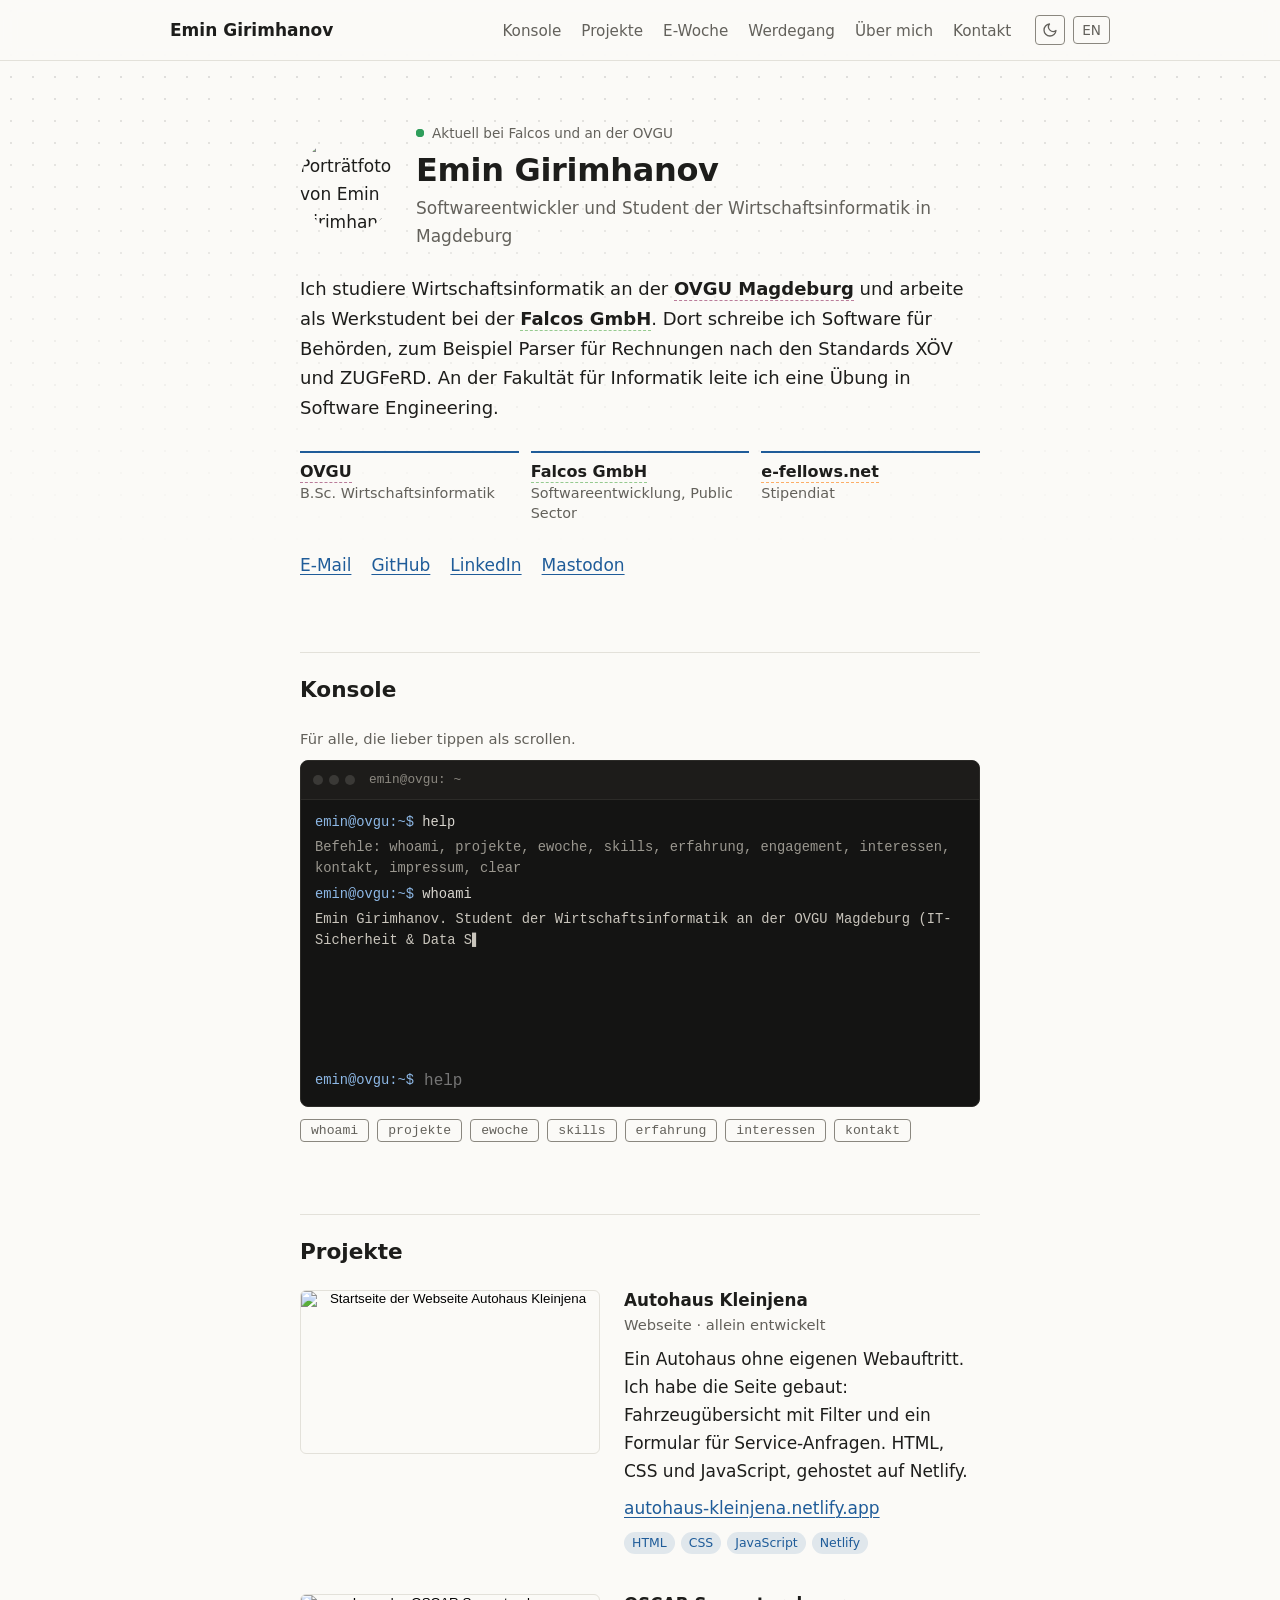
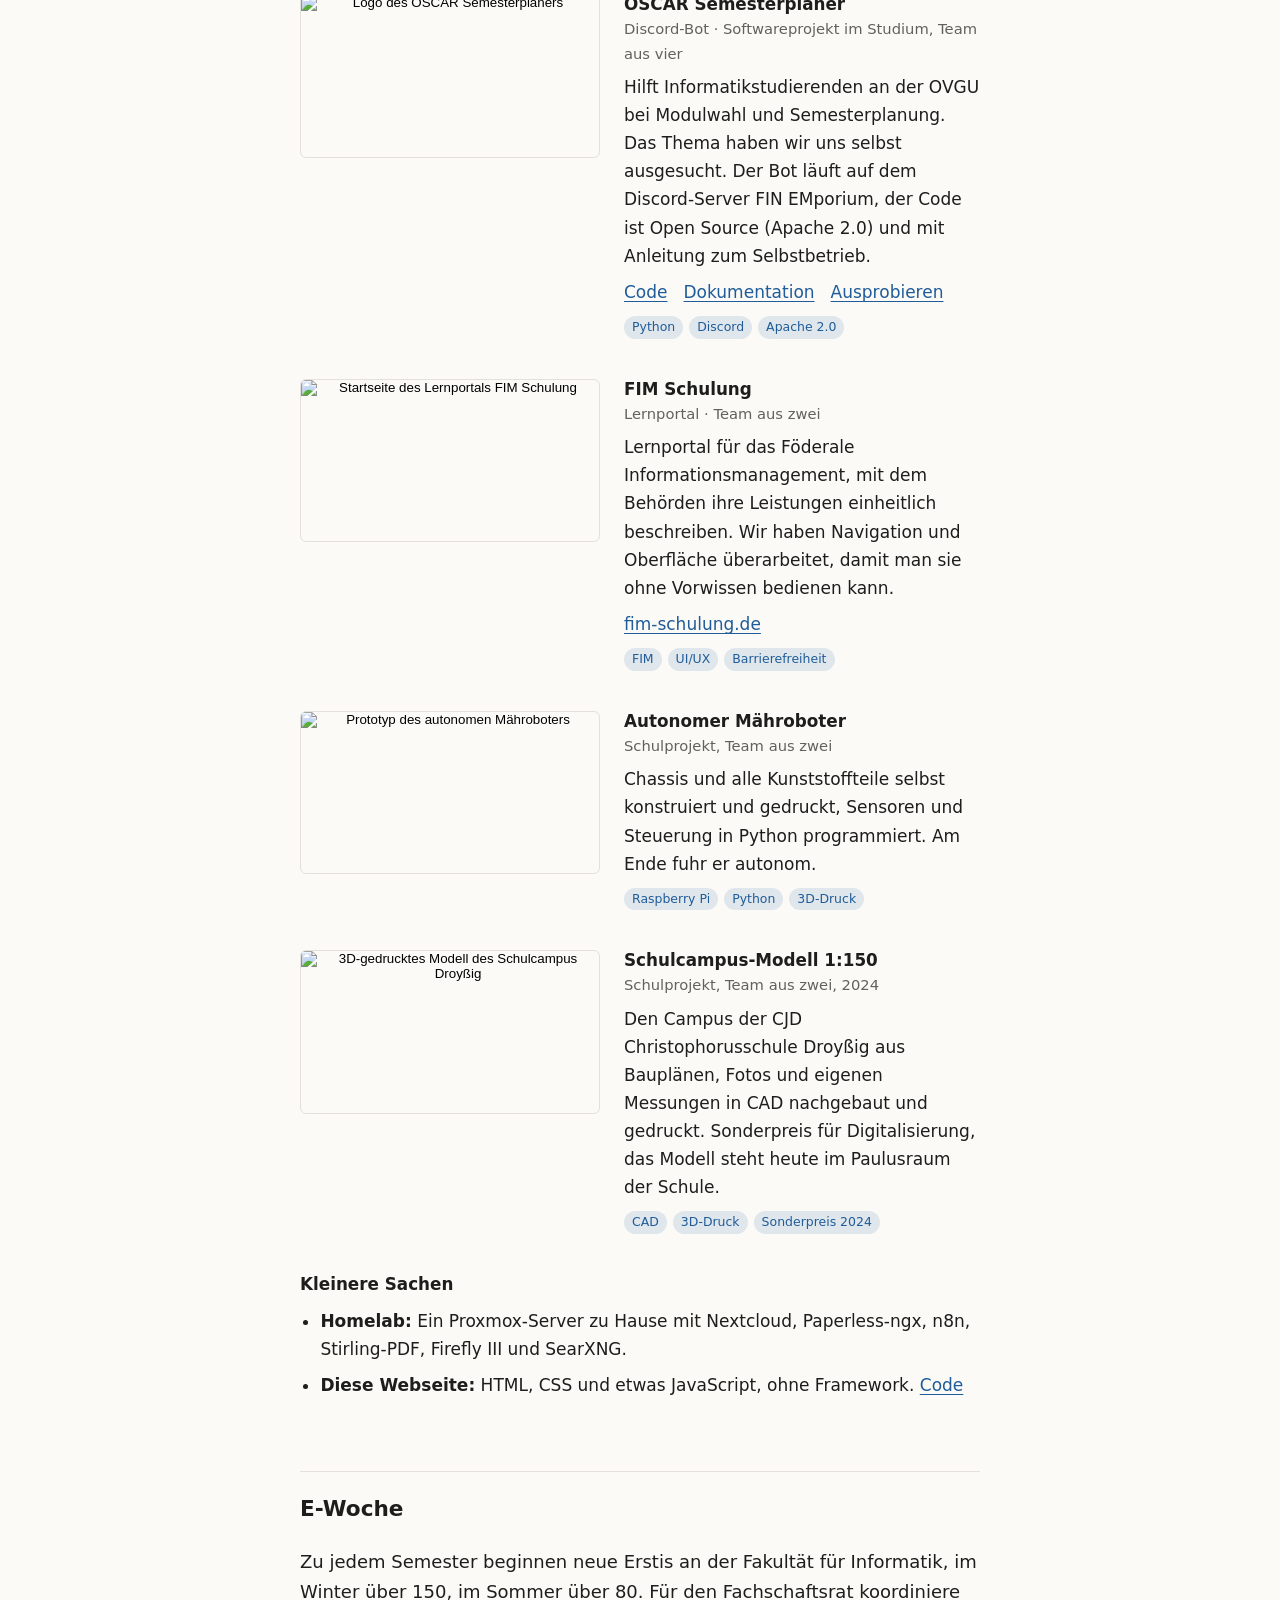
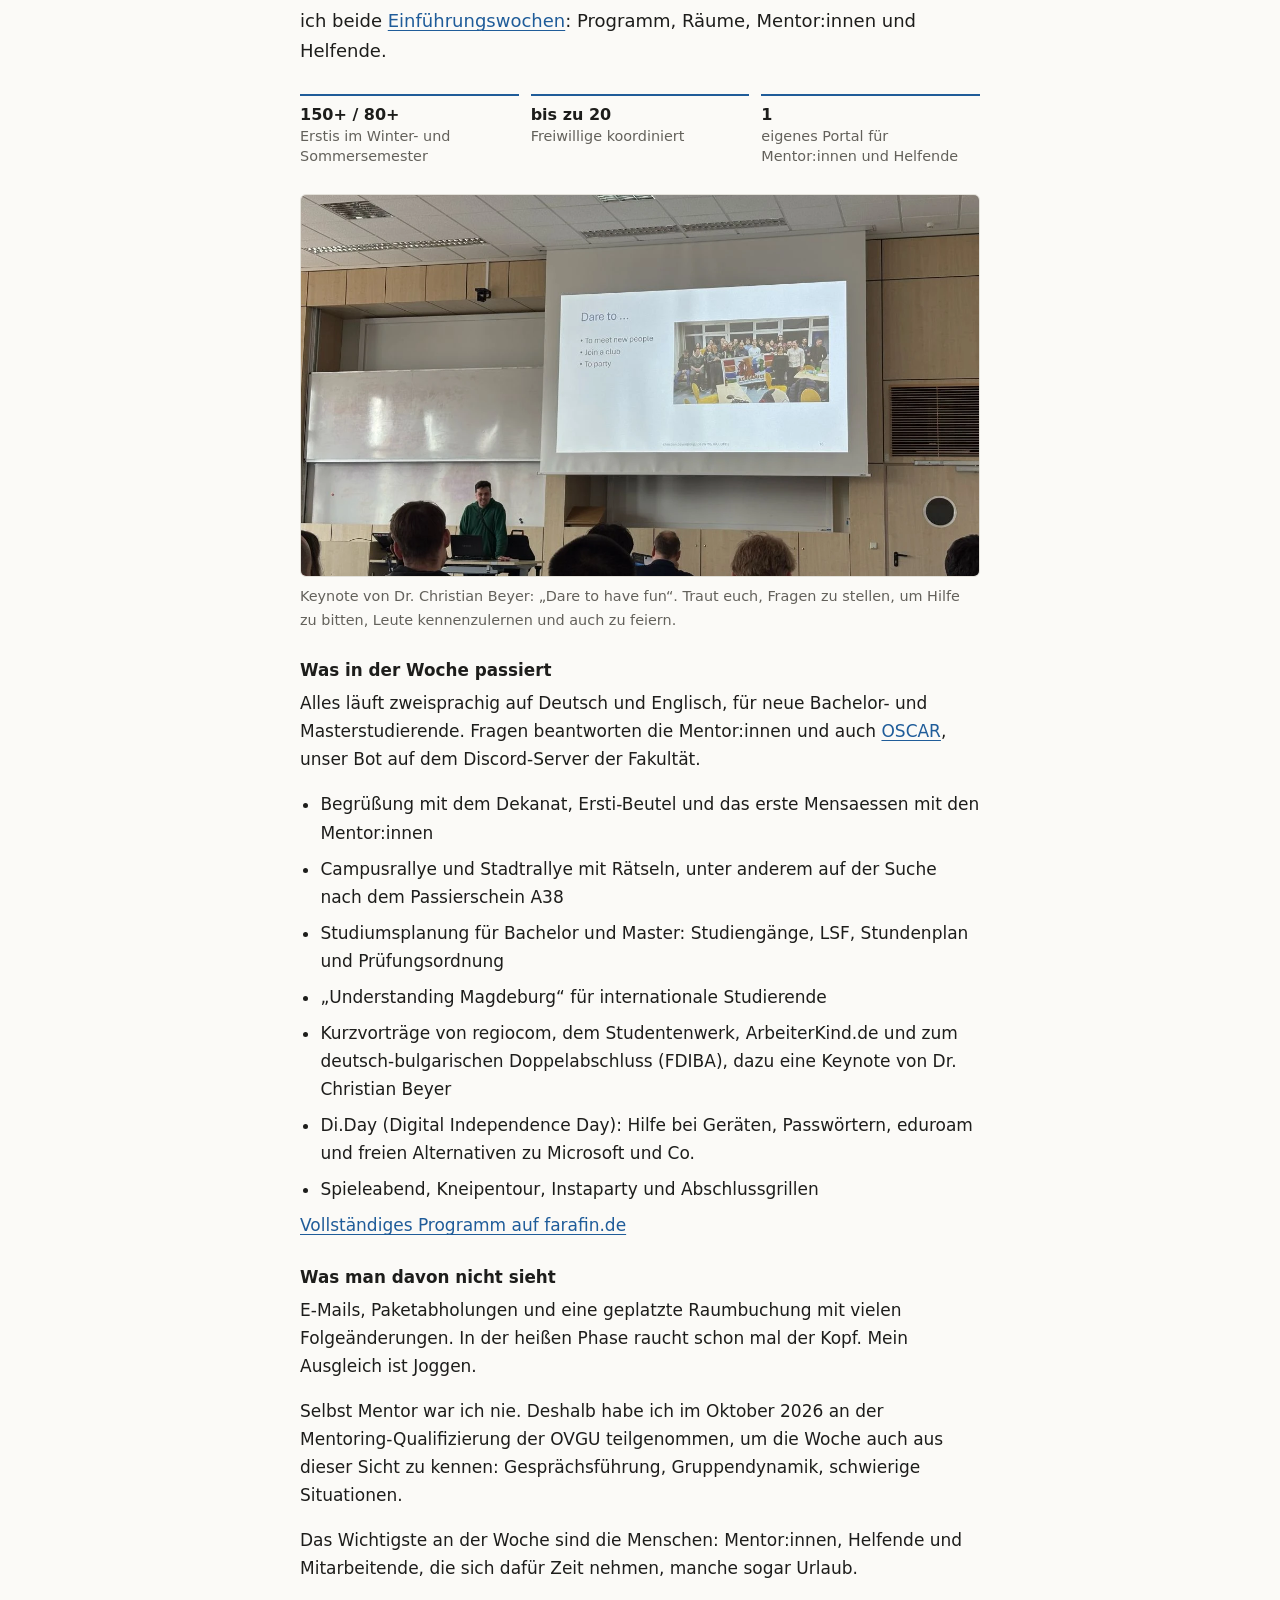
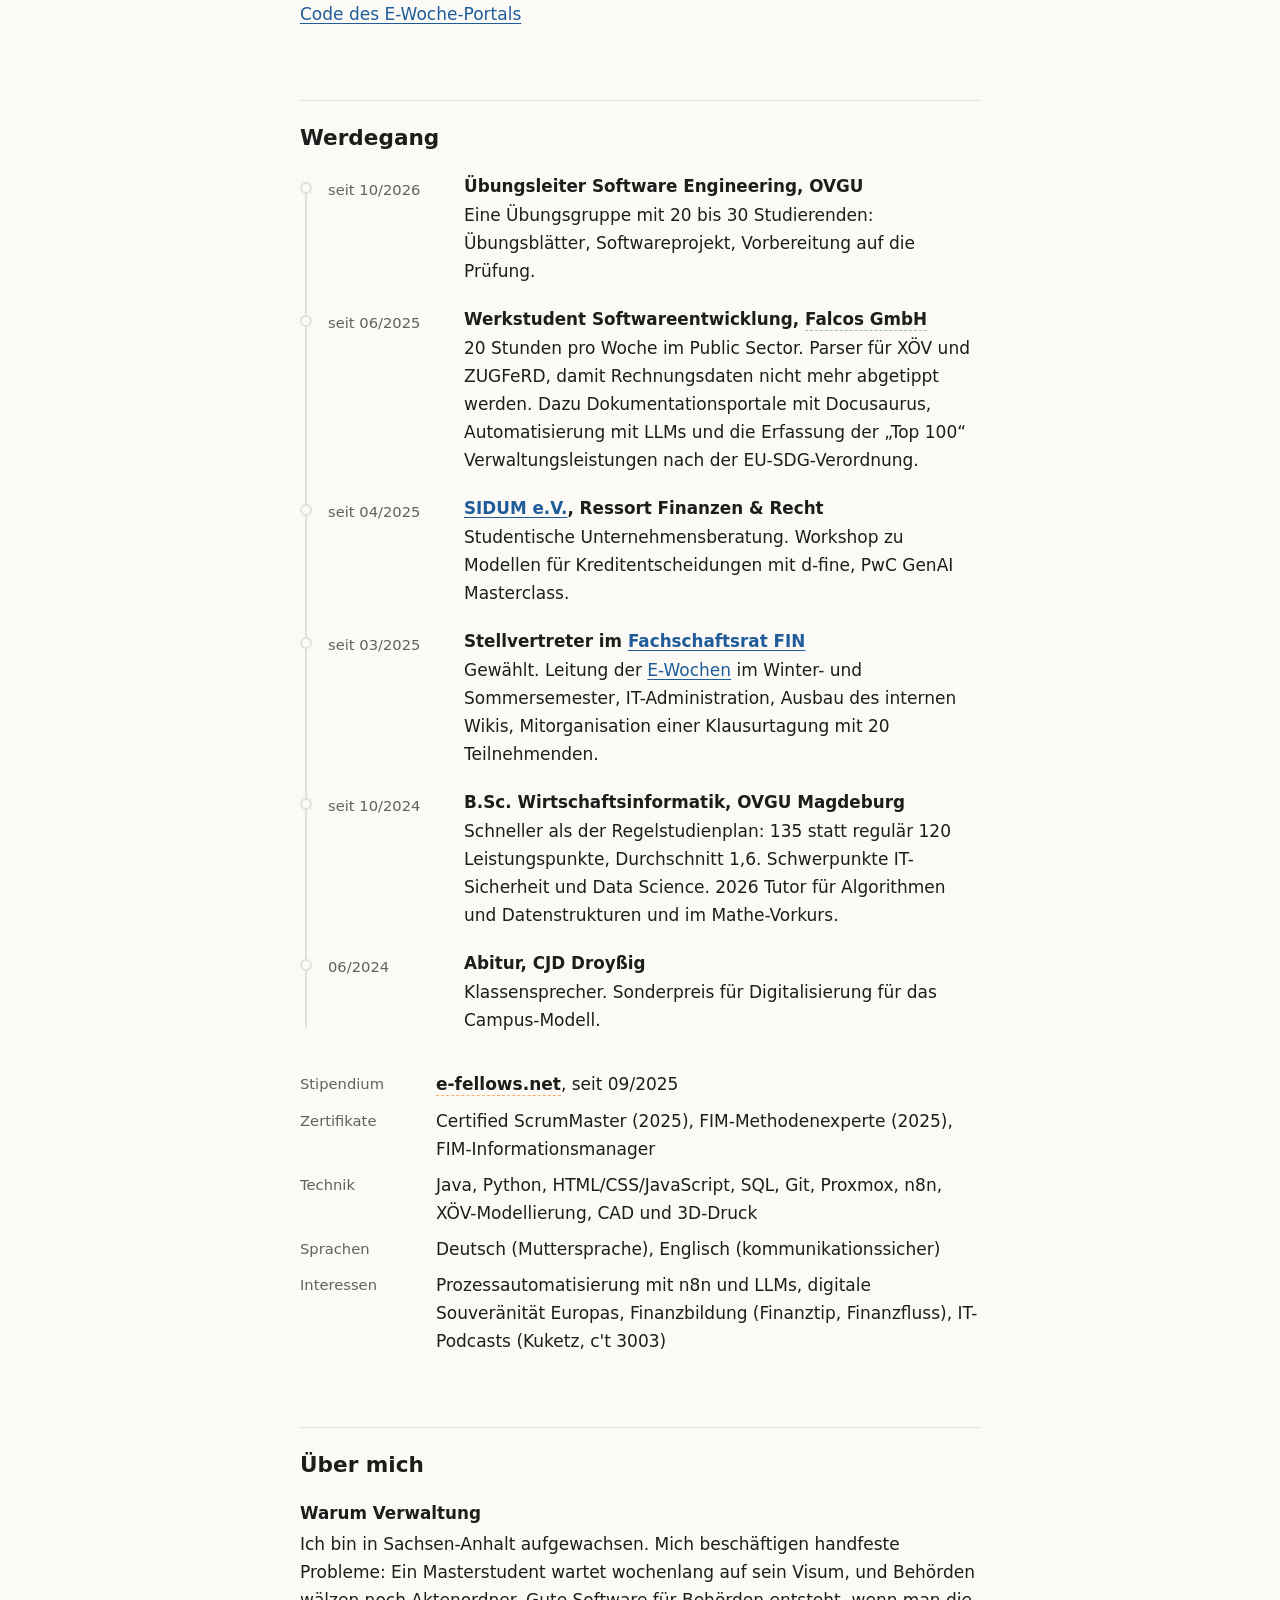
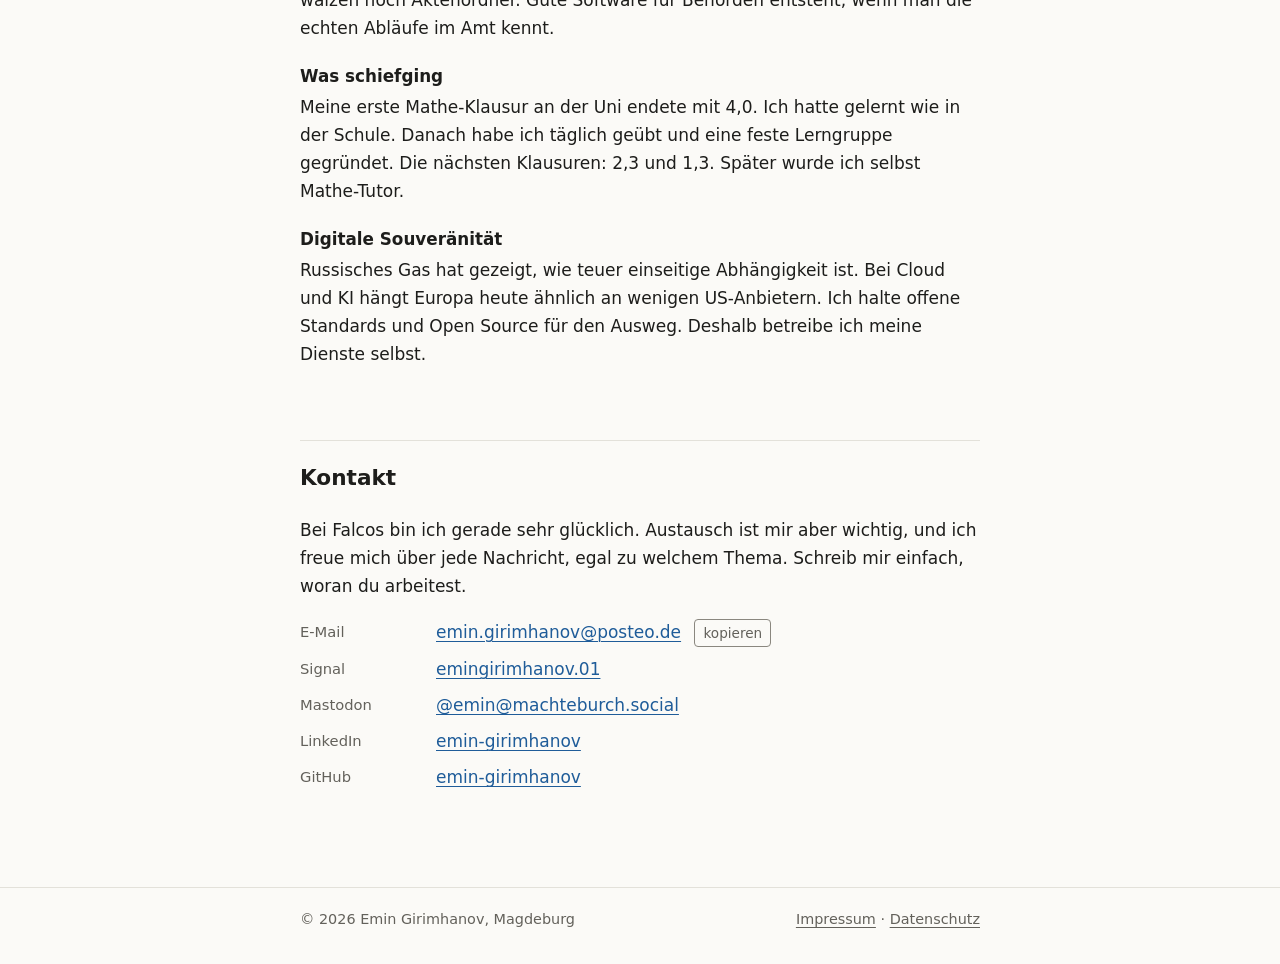
==== commit 474ba984: "fix: Projektbilder groesser und unbeschnitten, E-Woche mit Programm von farafin.de Bildgroessen-Attr" ====
--- a/index.html
+++ b/index.html
@@ -395,7 +395,7 @@
         <!-- E-Woche -->
         <section id="ewoche" class="section" aria-labelledby="ewoche-title">
             <h2 id="ewoche-title" data-de="E-Woche" data-en="Orientation week">E-Woche</h2>
-            <p class="lead" data-de="Zu jedem Semester beginnen neue Erstis an der Fakultät für Informatik, im Winter über 150, im Sommer über 80. Für den Fachschaftsrat koordiniere ich beide Einführungswochen: Programm, Räume, Mentor:innen und Helfende." data-en="Every semester new first-year students start at the Faculty of Computer Science: more than 150 in winter, more than 80 in summer. For the student council I coordinate both orientation weeks: programme, rooms, mentors and helpers.">Zu jedem Semester beginnen neue Erstis an der Fakultät für Informatik, im Winter über 150, im Sommer über 80. Für den Fachschaftsrat koordiniere ich beide Einführungswochen: Programm, Räume, Mentor:innen und Helfende.</p>
+            <p class="lead" data-de="Zu jedem Semester beginnen neue Erstis an der Fakultät für Informatik, im Winter über 150, im Sommer über 80. Für den Fachschaftsrat koordiniere ich beide <a href=&quot;https://farafin.de/erstsemester/e-woche/&quot;>Einführungswochen</a>: Programm, Räume, Mentor:innen und Helfende." data-en="Every semester new first-year students start at the Faculty of Computer Science: more than 150 in winter, more than 80 in summer. For the student council I coordinate both <a href=&quot;https://farafin.de/erstsemester/e-woche/&quot;>orientation weeks</a>: programme, rooms, mentors and helpers.">Zu jedem Semester beginnen neue Erstis an der Fakultät für Informatik, im Winter über 150, im Sommer über 80. Für den Fachschaftsrat koordiniere ich beide <a href="https://farafin.de/erstsemester/e-woche/" target="_blank" rel="noopener noreferrer">Einführungswochen</a>: Programm, Räume, Mentor:innen und Helfende.</p>
 
             <ul class="quick-facts">
                 <li><strong>150+ / 80+</strong> <span data-de="Erstis im Winter- und Sommersemester" data-en="students in winter and summer semester">Erstis im Winter- und Sommersemester</span></li>
@@ -405,17 +405,21 @@
 
             <figure class="ewoche-figure">
                 <button type="button" class="img-btn" data-lightbox aria-label="Bild vergrößern: Vortrag in der E-Woche" data-de-label="Bild vergrößern: Vortrag in der E-Woche" data-en-label="Enlarge image: talk during orientation week"><img src="assets/img/ewoche_impuls.webp" alt="Hörsaal in der E-Woche, Christian Beyer hält einen Impulsvortrag mit der Folie Dare to" class="ewoche-img" width="1280" height="960" loading="lazy"></button>
-                <figcaption data-de="Impuls von Christian Beyer: „Dare to have fun“. Traut euch, Fragen zu stellen, um Hilfe zu bitten, Leute kennenzulernen und auch zu feiern." data-en="Talk by Christian Beyer: “Dare to have fun”. Dare to ask questions, ask for help, meet people and, yes, party.">Impuls von Christian Beyer: „Dare to have fun“. Traut euch, Fragen zu stellen, um Hilfe zu bitten, Leute kennenzulernen und auch zu feiern.</figcaption>
+                <figcaption data-de="Keynote von Dr. Christian Beyer: „Dare to have fun“. Traut euch, Fragen zu stellen, um Hilfe zu bitten, Leute kennenzulernen und auch zu feiern." data-en="Keynote by Dr. Christian Beyer: “Dare to have fun”. Dare to ask questions, ask for help, meet people and, yes, party.">Keynote von Dr. Christian Beyer: „Dare to have fun“. Traut euch, Fragen zu stellen, um Hilfe zu bitten, Leute kennenzulernen und auch zu feiern.</figcaption>
             </figure>
 
             <h3 data-de="Was in der Woche passiert" data-en="What happens during the week">Was in der Woche passiert</h3>
+            <p data-de="Alles läuft zweisprachig auf Deutsch und Englisch, für neue Bachelor- und Masterstudierende. Fragen beantworten die Mentor:innen und auch <a href=&quot;#projekte&quot;>OSCAR</a>, unser Bot auf dem Discord-Server der Fakultät." data-en="Everything runs bilingually in German and English, for new bachelor and master students. Questions are answered by the mentors and by <a href=&quot;#projekte&quot;>OSCAR</a>, our bot on the faculty's Discord server.">Alles läuft zweisprachig auf Deutsch und Englisch, für neue Bachelor- und Masterstudierende. Fragen beantworten die Mentor:innen und auch <a href="#projekte">OSCAR</a>, unser Bot auf dem Discord-Server der Fakultät.</p>
             <ul class="plain-list">
-                <li data-de="Campusrallye, unter anderem auf der Suche nach dem Passierschein A38" data-en="Campus rally, including a hunt for the infamous permit A38">Campusrallye, unter anderem auf der Suche nach dem Passierschein A38</li>
-                <li data-de="Impulse aus Wirtschaft, Studentenwerk und Lehre" data-en="Talks from industry, the student services and teaching staff">Impulse aus Wirtschaft, Studentenwerk und Lehre</li>
-                <li data-de="Stundenplan bauen, Systeme und Regeln der Uni verstehen" data-en="Building timetables, understanding the university's systems and rules">Stundenplan bauen, Systeme und Regeln der Uni verstehen</li>
-                <li data-de="Masterplanung, Vorträge von ArbeiterKind.de und zum deutsch-bulgarischen Austausch (FDIBA)" data-en="Master's planning, talks by ArbeiterKind.de and on the German-Bulgarian exchange (FDIBA)">Masterplanung, Vorträge von ArbeiterKind.de und zum deutsch-bulgarischen Austausch (FDIBA)</li>
-                <li data-de="Stadtrallye, Kneipentour und Party" data-en="City rally, pub crawl and party">Stadtrallye, Kneipentour und Party</li>
+                <li data-de="Begrüßung mit dem Dekanat, Ersti-Beutel und das erste Mensaessen mit den Mentor:innen" data-en="Welcome with the dean&#39;s office, a goodie bag and the first canteen lunch with the mentors">Begrüßung mit dem Dekanat, Ersti-Beutel und das erste Mensaessen mit den Mentor:innen</li>
+                <li data-de="Campusrallye und Stadtrallye mit Rätseln, unter anderem auf der Suche nach dem Passierschein A38" data-en="Campus rally and city rally with puzzles, including a hunt for the infamous permit A38">Campusrallye und Stadtrallye mit Rätseln, unter anderem auf der Suche nach dem Passierschein A38</li>
+                <li data-de="Studiumsplanung für Bachelor und Master: Studiengänge, LSF, Stundenplan und Prüfungsordnung" data-en="Study planning for bachelor and master: programmes, LSF, timetables and exam regulations">Studiumsplanung für Bachelor und Master: Studiengänge, LSF, Stundenplan und Prüfungsordnung</li>
+                <li data-de="„Understanding Magdeburg“ für internationale Studierende" data-en="“Understanding Magdeburg” for international students">„Understanding Magdeburg“ für internationale Studierende</li>
+                <li data-de="Kurzvorträge von regiocom, dem Studentenwerk, ArbeiterKind.de und zum deutsch-bulgarischen Doppelabschluss (FDIBA), dazu eine Keynote von Dr. Christian Beyer" data-en="Short talks by regiocom, the student services, ArbeiterKind.de and on the German-Bulgarian double degree (FDIBA), plus a keynote by Dr. Christian Beyer">Kurzvorträge von regiocom, dem Studentenwerk, ArbeiterKind.de und zum deutsch-bulgarischen Doppelabschluss (FDIBA), dazu eine Keynote von Dr. Christian Beyer</li>
+                <li data-de="Di.Day (Digital Independence Day): Hilfe bei Geräten, Passwörtern, eduroam und freien Alternativen zu Microsoft und Co." data-en="Di.Day (Digital Independence Day): help with devices, passwords, eduroam and free alternatives to Microsoft and co.">Di.Day (Digital Independence Day): Hilfe bei Geräten, Passwörtern, eduroam und freien Alternativen zu Microsoft und Co.</li>
+                <li data-de="Spieleabend, Kneipentour, Instaparty und Abschlussgrillen" data-en="Games night, pub crawl, party and a closing barbecue">Spieleabend, Kneipentour, Instaparty und Abschlussgrillen</li>
             </ul>
+            <p class="project-links"><a href="https://farafin.de/erstsemester/e-woche/" target="_blank" rel="noopener noreferrer" data-de="Vollständiges Programm auf farafin.de" data-en="Full programme on farafin.de">Vollständiges Programm auf farafin.de</a></p>
 
             <h3 data-de="Was man davon nicht sieht" data-en="What you don't see">Was man davon nicht sieht</h3>
             <p data-de="E-Mails, Paketabholungen und eine geplatzte Raumbuchung mit vielen Folgeänderungen. In der heißen Phase raucht schon mal der Kopf. Mein Ausgleich ist Joggen." data-en="Emails, parcel pick-ups and a cancelled room booking with a long tail of changes. In the final stretch it gets intense. Running is how I switch off.">E-Mails, Paketabholungen und eine geplatzte Raumbuchung mit vielen Folgeänderungen. In der heißen Phase raucht schon mal der Kopf. Mein Ausgleich ist Joggen.</p>
@@ -424,7 +428,6 @@
 
             <p class="project-links">
                 <a href="https://github.com/emin-girimhanov/e-week-mentor-website" target="_blank" rel="noopener noreferrer" data-de="Code des E-Woche-Portals" data-en="Code of the orientation week portal">Code des E-Woche-Portals</a>
-                <a href="https://farafin.de" target="_blank" rel="noopener noreferrer">farafin.de</a>
             </p>
         </section>
 
--- a/style.css
+++ b/style.css
@@ -360,17 +360,21 @@
 /* Projekte */
 .project {
     display: grid;
-    grid-template-columns: 168px 1fr;
-    gap: 20px;
-    margin-bottom: 36px;
-}
+    grid-template-columns: 300px 1fr;
+    gap: 24px;
+    align-items: start;
+    margin-bottom: 40px;
+}
+
+.project .img-btn { width: 100%; }
 
 .project-img {
     transition: transform 0.25s ease, box-shadow 0.25s ease;
-    width: 168px;
-    aspect-ratio: 4 / 3;
+    width: 100%;
+    height: auto;
+    aspect-ratio: 800 / 436;
     object-fit: cover;
-    border-radius: 4px;
+    border-radius: 6px;
     border: 1px solid var(--line);
 }
 
@@ -427,7 +431,7 @@
 
 @media (max-width: 600px) {
     .project { grid-template-columns: 1fr; gap: 12px; }
-    .project-img { width: 100%; aspect-ratio: 16 / 9; }
+
 }
 
 .sub { margin: 8px 0 12px; }
@@ -441,6 +445,7 @@
 .ewoche-figure .img-btn { display: block; width: 100%; }
 .ewoche-img {
     width: 100%;
+    height: auto;
     aspect-ratio: 16 / 9;
     object-fit: cover;
     border-radius: 6px;
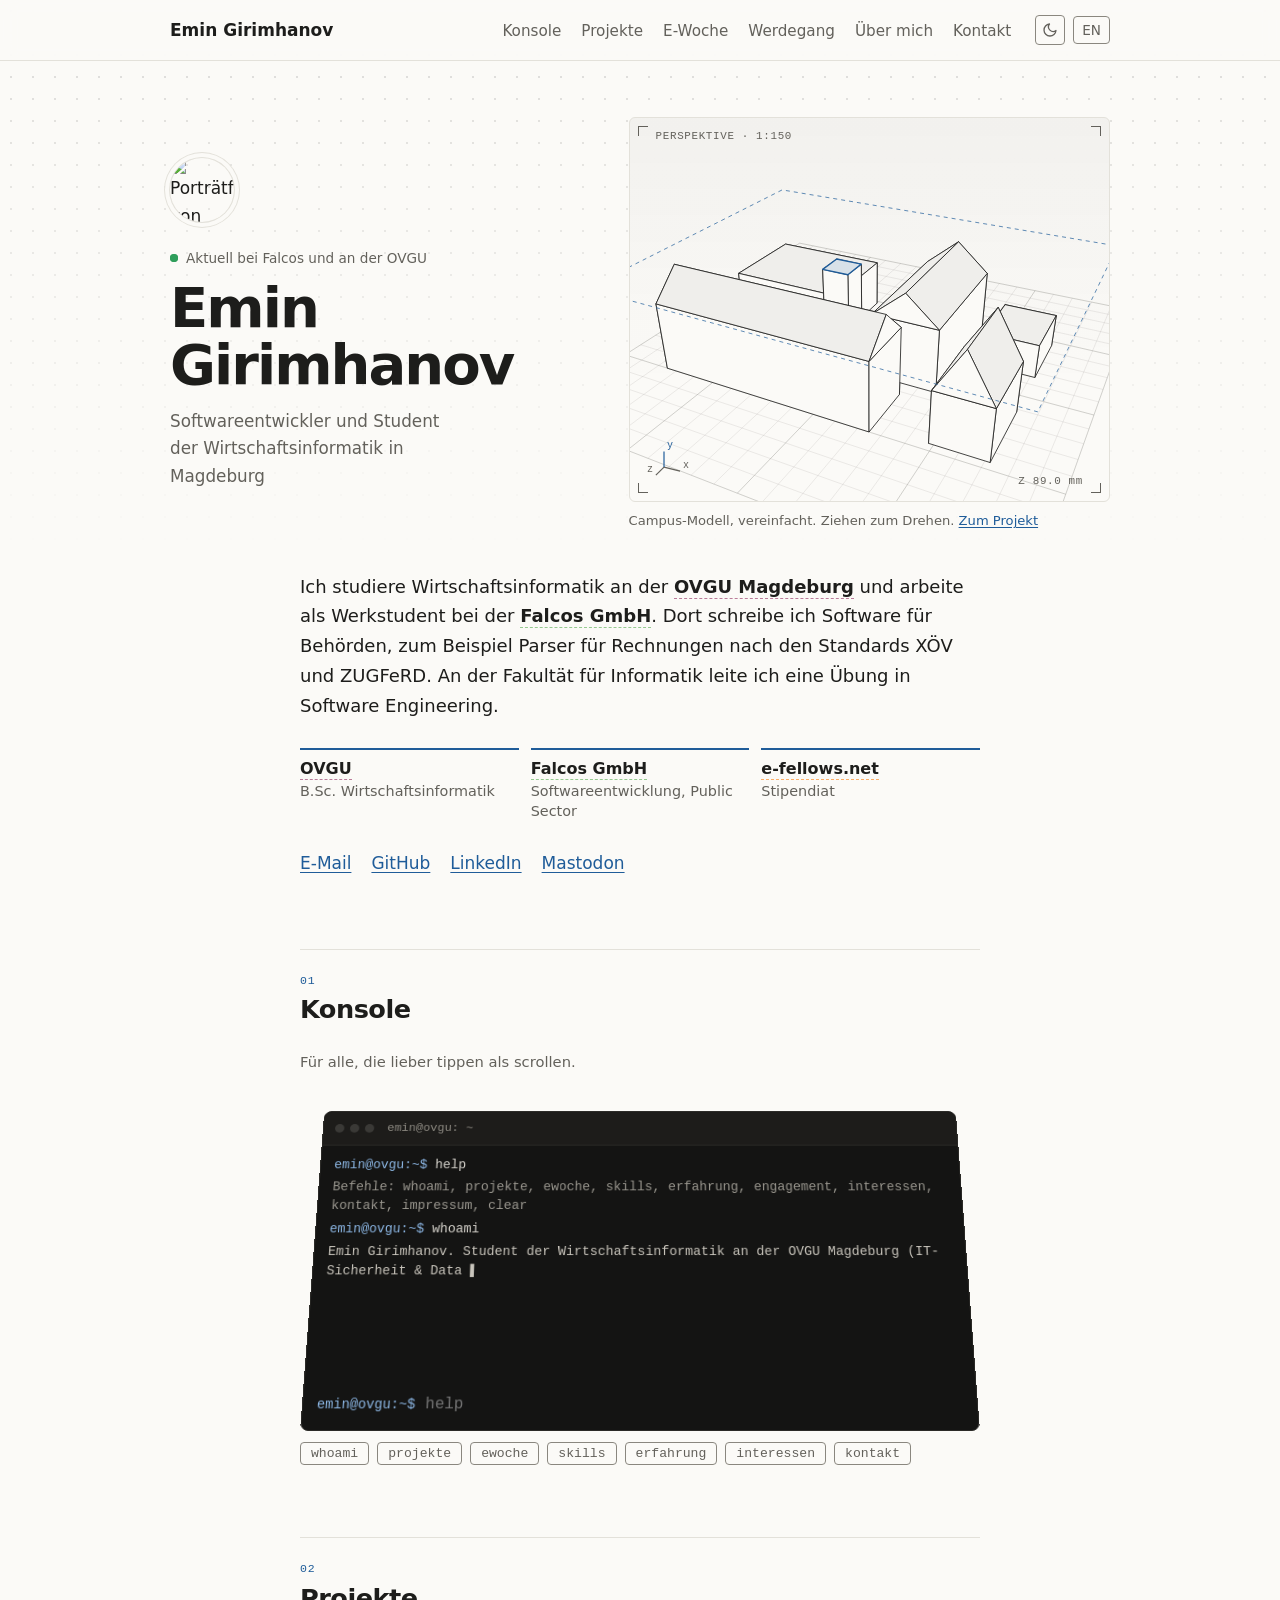
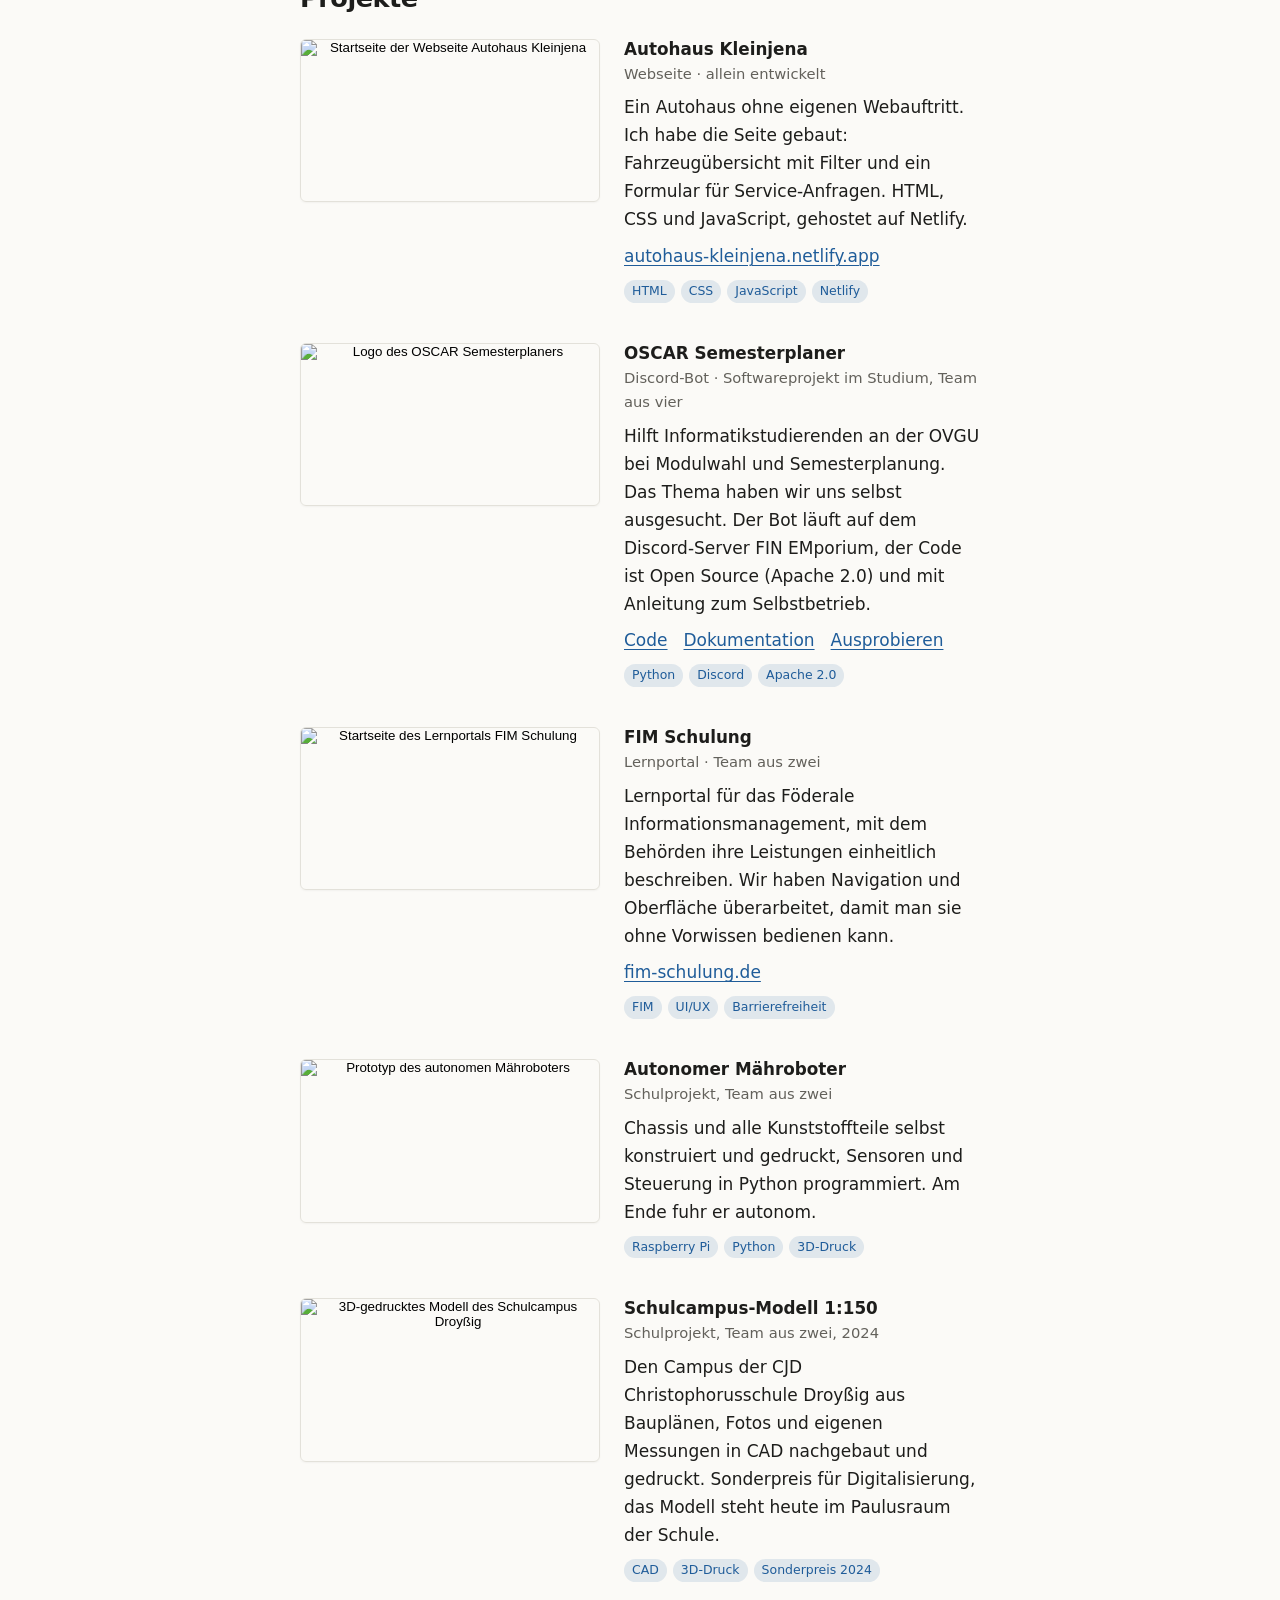
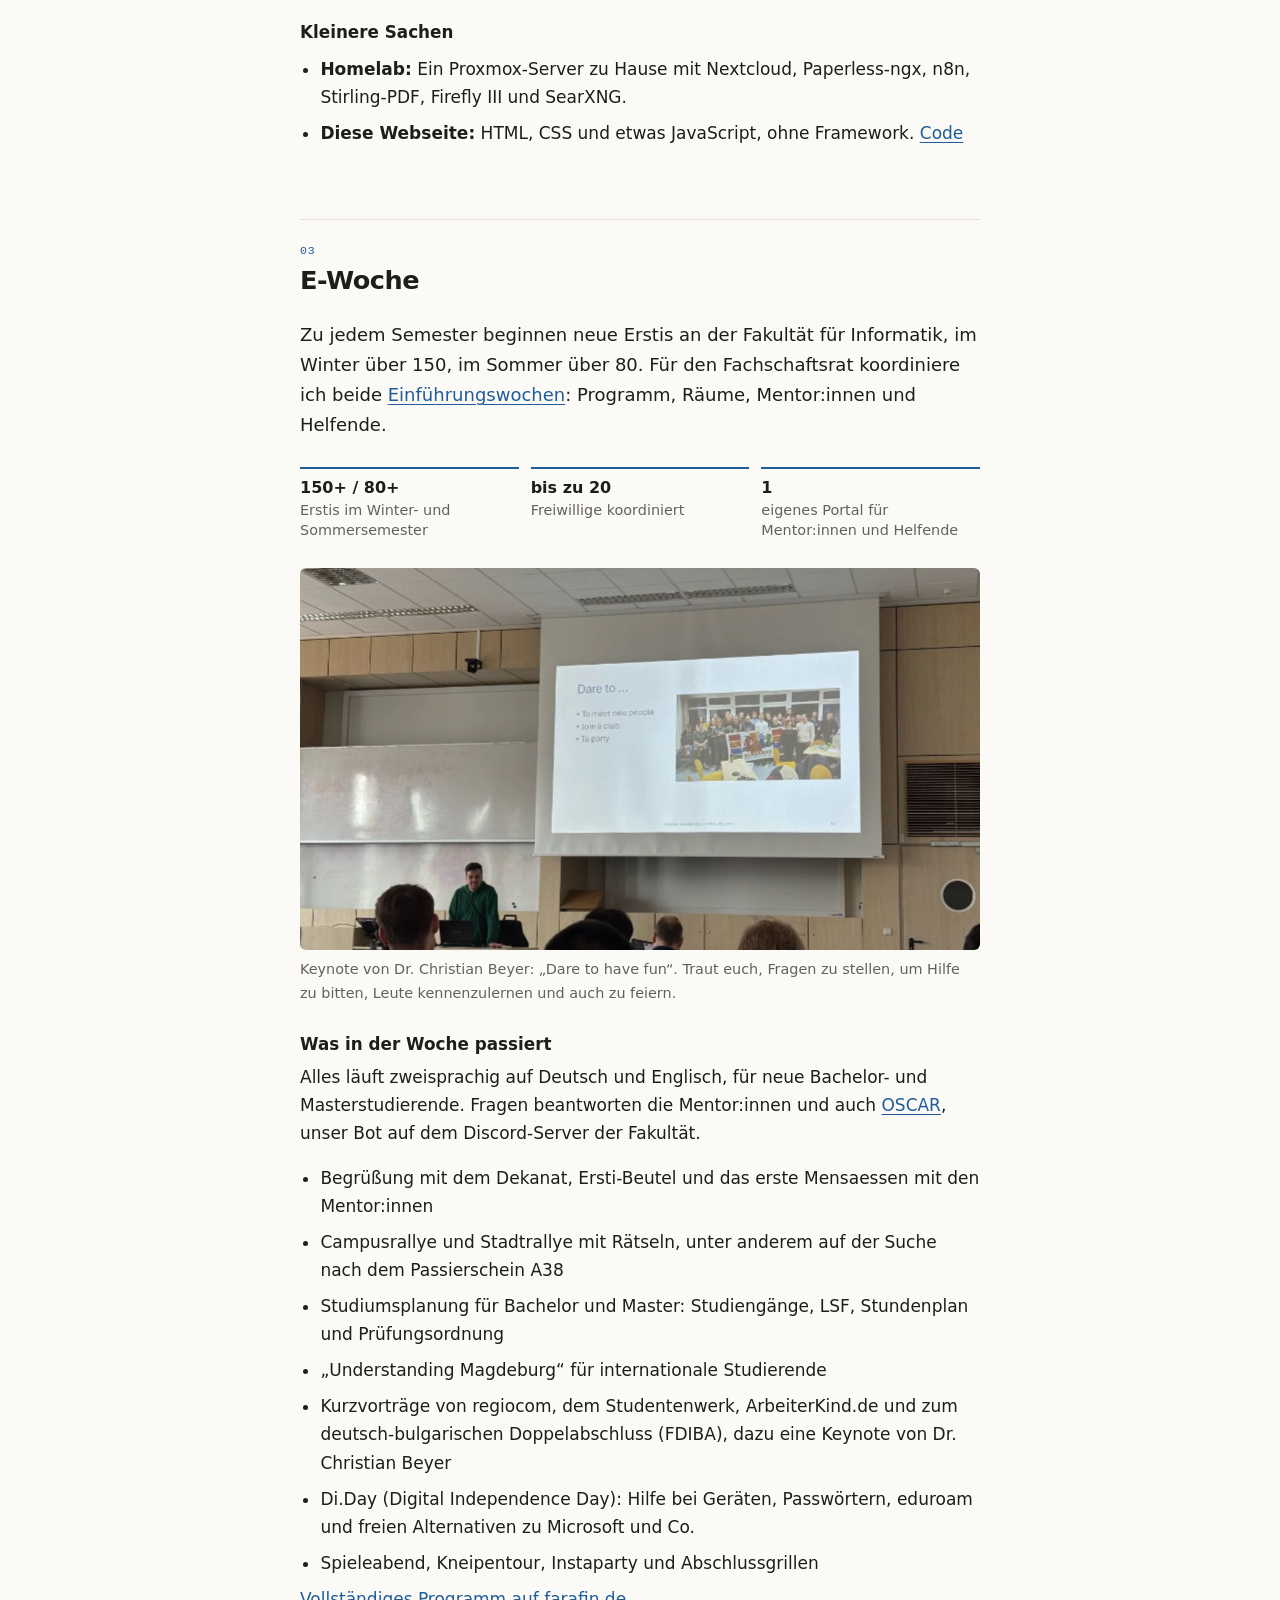
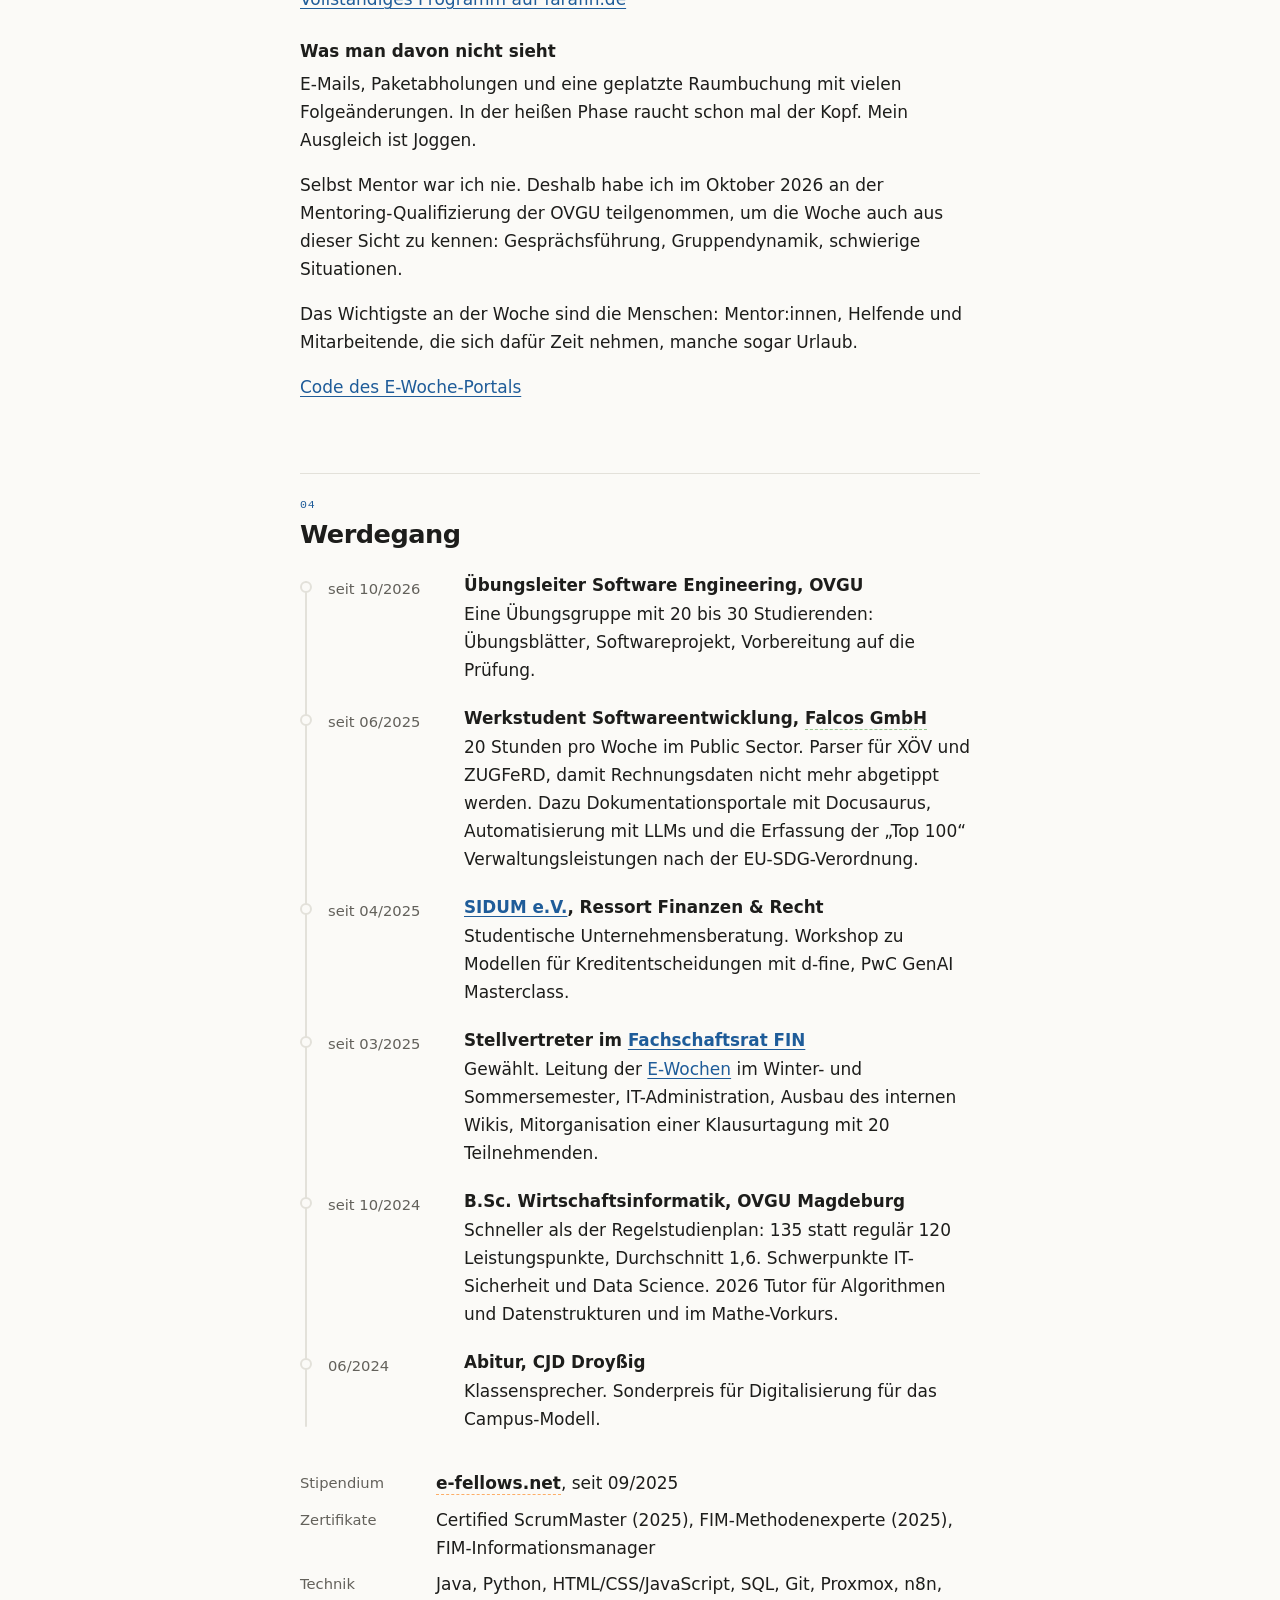
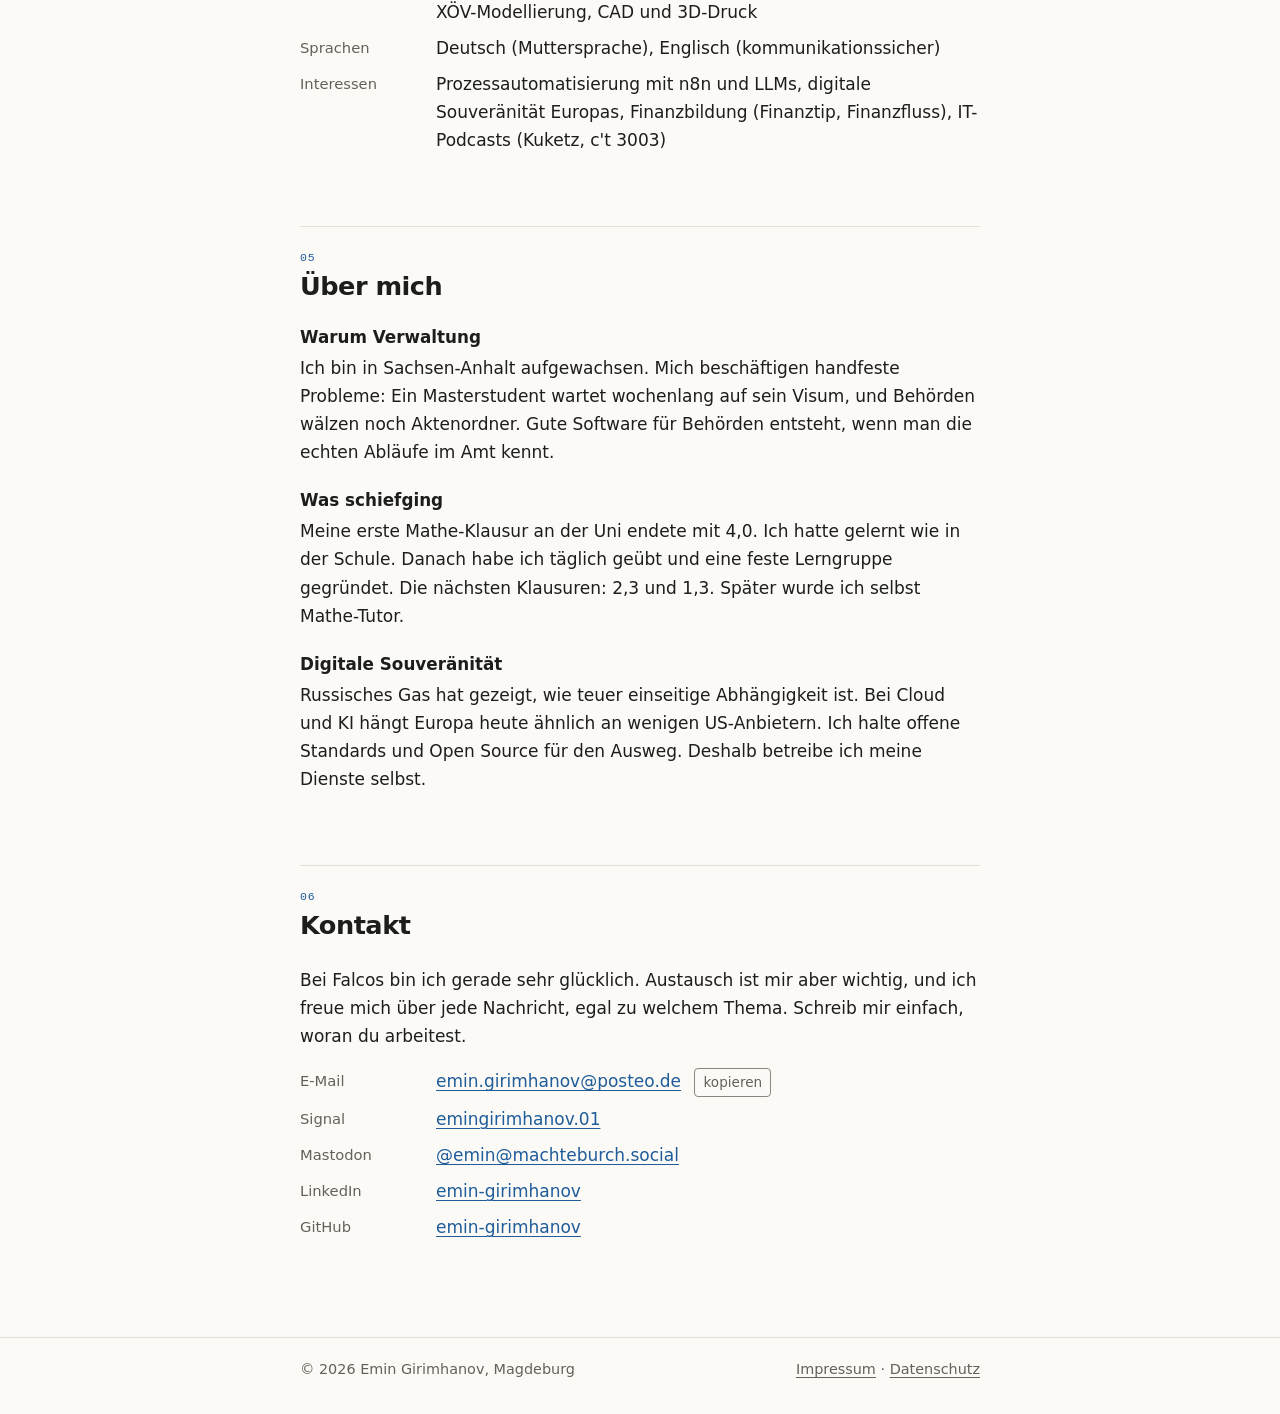
==== commit 5bd3729b: "feat: 3D-Campusmodell im Einstieg, Tiefeneffekte und neue Typografie - Einstieg mit grossem Namen un" ====
--- a/index.html
+++ b/index.html
@@ -271,13 +271,27 @@
     <main id="main-content" class="wrap">
 
         <!-- Intro -->
-        <section class="intro" id="top" aria-labelledby="intro-title">
-            <img src="assets/img/emin-girimhanov.jpg" alt="Porträtfoto von Emin Girimhanov" class="portrait" width="112" height="112">
-            <div>
+        <section class="hero" id="top" aria-labelledby="intro-title">
+            <div class="intro">
+                <img src="assets/img/emin-girimhanov.jpg" alt="Porträtfoto von Emin Girimhanov" class="portrait" width="112" height="112">
                 <p class="status"><span class="status-dot" aria-hidden="true"></span><span data-de="Aktuell bei Falcos und an der OVGU" data-en="Currently at Falcos and OVGU">Aktuell bei Falcos und an der OVGU</span></p>
-                <h1 id="intro-title">Emin Girimhanov</h1>
+                <h1 id="intro-title">Emin<br>Girimhanov</h1>
                 <p class="role" data-de="Softwareentwickler und Student der Wirtschaftsinformatik in Magdeburg" data-en="Software developer and business informatics student in Magdeburg">Softwareentwickler und Student der Wirtschaftsinformatik in Magdeburg</p>
             </div>
+
+            <!-- 3D-Ansicht: Drahtgitter, angelehnt an das gedruckte Campus-Modell. Ohne Bibliothek, reines Canvas. -->
+            <figure class="viewport" aria-labelledby="viewport-caption">
+                <div class="viewport-frame">
+                    <span class="vp-corner vp-tl" aria-hidden="true"></span><span class="vp-corner vp-tr" aria-hidden="true"></span><span class="vp-corner vp-bl" aria-hidden="true"></span><span class="vp-corner vp-br" aria-hidden="true"></span>
+                    <span class="vp-label vp-label-top" aria-hidden="true">PERSPEKTIVE · 1:150</span>
+                    <span class="vp-label vp-label-layer" id="vp-layer" aria-hidden="true">Z 0.0 mm</span>
+                    <canvas id="campus-canvas" tabindex="0" role="img"
+                        aria-label="Drehbares 3D-Drahtgitter eines Schulcampus. Mit Maus oder Pfeiltasten drehen."
+                        data-de-label="Drehbares 3D-Drahtgitter eines Schulcampus. Mit Maus oder Pfeiltasten drehen."
+                        data-en-label="Rotatable 3D wireframe of a school campus. Drag or use the arrow keys to rotate."></canvas>
+                </div>
+                <figcaption id="viewport-caption" data-de="Campus-Modell, vereinfacht. Ziehen zum Drehen. <a href=&quot;#campus&quot;>Zum Projekt</a>" data-en="Campus model, simplified. Drag to rotate. <a href=&quot;#campus&quot;>See the project</a>">Campus-Modell, vereinfacht. Ziehen zum Drehen. <a href="#campus">Zum Projekt</a></figcaption>
+            </figure>
         </section>
 
         <p class="lead" data-de="Ich studiere Wirtschaftsinformatik an der <a href=&quot;https://www.ovgu.de/&quot; class=&quot;ovgu-link&quot;>OVGU Magdeburg</a> und arbeite als Werkstudent bei der <a href=&quot;https://falcos.de&quot; class=&quot;falcos-link&quot;>Falcos GmbH</a>. Dort schreibe ich Software für Behörden, zum Beispiel Parser für Rechnungen nach den Standards XÖV und ZUGFeRD. An der Fakultät für Informatik leite ich eine Übung in Software Engineering." data-en="I study business informatics at <a href=&quot;https://www.ovgu.de/&quot; class=&quot;ovgu-link&quot;>OVGU Magdeburg</a> and work as a working student at <a href=&quot;https://falcos.de&quot; class=&quot;falcos-link&quot;>Falcos GmbH</a>. There I write software for public authorities, for example parsers for invoices in the XÖV and ZUGFeRD standards. At the Faculty of Computer Science I lead an exercise group in Software Engineering.">
@@ -302,6 +316,7 @@
             <h2 id="konsole-title" data-de="Konsole" data-en="Console">Konsole</h2>
             <p class="meta" data-de="Für alle, die lieber tippen als scrollen." data-en="For everyone who would rather type than scroll.">Für alle, die lieber tippen als scrollen.</p>
 
+            <div class="terminal-stage">
             <div class="terminal">
                 <div class="terminal-bar" aria-hidden="true"><span></span><span></span><span></span><em>emin@ovgu: ~</em></div>
                 <div class="terminal-body" id="terminal-output" role="log" aria-live="off" tabindex="0" aria-label="Terminal-Ausgabe" data-de-label="Terminal-Ausgabe" data-en-label="Terminal output">
@@ -312,6 +327,7 @@
                     <label for="terminal-input" class="t-prompt">emin@ovgu:~$</label>
                     <input type="text" id="terminal-input" autocomplete="off" autocapitalize="off" spellcheck="false" placeholder="help" aria-label="Befehl eingeben">
                 </div>
+            </div>
             </div>
             <div class="terminal-presets">
                 <button type="button" class="preset-btn" data-cmd="whoami">whoami</button>
@@ -375,7 +391,7 @@
                 </div>
             </article>
 
-            <article class="project">
+            <article class="project" id="campus">
                 <button type="button" class="img-btn" data-lightbox aria-label="Bild vergrößern: 3D-gedrucktes Modell des Schulcampus Droyßig" data-de-label="Bild vergrößern: 3D-gedrucktes Modell des Schulcampus Droyßig" data-en-label="Enlarge image: 3D-gedrucktes Modell des Schulcampus Droyßig"><img src="assets/img/schulcampus_3d.jpg" alt="3D-gedrucktes Modell des Schulcampus Droyßig" class="project-img" width="800" height="436" loading="lazy"></button>
                 <div>
                     <h3 data-de="Schulcampus-Modell 1:150" data-en="School campus model 1:150">Schulcampus-Modell 1:150</h3>
--- a/style.css
+++ b/style.css
@@ -231,9 +231,8 @@
 }
 
 @media (max-width: 600px) {
-    .intro { margin-top: 36px; gap: 16px; }
-    .portrait { width: 72px; height: 72px; }
-    h1 { font-size: 1.6rem; }
+    .hero { margin-top: 32px; }
+    .portrait { width: 56px; height: 56px; margin-bottom: 14px; }
     .role { font-size: 0.95rem; }
 }
 
@@ -302,24 +301,89 @@
     .quick-facts { grid-template-columns: 1fr; gap: 10px; }
 }
 
-.intro {
-    display: flex;
+/* Einstieg: Text links, 3D-Ansicht rechts. Bricht aus der Textbreite aus. */
+.hero {
+    display: grid;
+    grid-template-columns: minmax(0, 1fr) minmax(0, 1.15fr);
+    gap: 40px;
     align-items: center;
-    gap: 20px;
-    margin: 56px 0 24px;
+    margin: 56px 0 40px;
+    /* gleiche Breite wie der Inhalt der Kopfzeile */
+    margin-inline: calc(50% - min(470px, 50vw - 20px));
 }
 
 .portrait {
-    width: 96px;
-    height: 96px;
+    width: 64px;
+    height: 64px;
     border-radius: 50%;
     object-fit: cover;
-    flex-shrink: 0;
-}
-
-h1 { font-size: 2rem; font-weight: 700; letter-spacing: -0.01em; }
-
-.role { color: var(--muted); margin: 4px 0 0; }
+    margin-bottom: 20px;
+    box-shadow: 0 0 0 1px var(--line), 0 0 0 5px var(--bg), 0 0 0 6px var(--line);
+}
+
+h1 {
+    font-size: clamp(2.4rem, 5.2vw, 3.5rem);
+    font-weight: 700;
+    letter-spacing: -0.035em;
+    line-height: 1.02;
+    margin: 4px 0 14px;
+}
+
+.role { color: var(--muted); margin: 0; max-width: 28ch; font-size: 1.05rem; }
+
+/* CAD-Ansicht */
+.viewport { margin: 0; }
+.viewport-frame {
+    position: relative;
+    aspect-ratio: 5 / 4;
+    background:
+        linear-gradient(color-mix(in srgb, var(--text) 4%, transparent), transparent 70%),
+        var(--bg);
+    border: 1px solid var(--line);
+    border-radius: 6px;
+}
+#campus-canvas {
+    display: block;
+    width: 100%;
+    height: 100%;
+    cursor: grab;
+    touch-action: pan-y;
+    border-radius: 6px;
+}
+#campus-canvas:active { cursor: grabbing; }
+.vp-corner {
+    position: absolute;
+    width: 10px;
+    height: 10px;
+    border-color: var(--muted);
+    border-style: solid;
+    border-width: 0;
+    pointer-events: none;
+}
+.vp-tl { top: 8px; left: 8px; border-top-width: 1px; border-left-width: 1px; }
+.vp-tr { top: 8px; right: 8px; border-top-width: 1px; border-right-width: 1px; }
+.vp-bl { bottom: 8px; left: 8px; border-bottom-width: 1px; border-left-width: 1px; }
+.vp-br { bottom: 8px; right: 8px; border-bottom-width: 1px; border-right-width: 1px; }
+.vp-label {
+    position: absolute;
+    font-family: var(--mono);
+    font-size: 0.68rem;
+    letter-spacing: 0.06em;
+    color: var(--muted);
+    pointer-events: none;
+}
+.vp-label-top { top: 10px; left: 26px; }
+.vp-label-layer { bottom: 10px; right: 26px; font-variant-numeric: tabular-nums; }
+.viewport figcaption {
+    font-size: 0.82rem;
+    color: var(--muted);
+    margin-top: 8px;
+}
+
+@media (max-width: 820px) {
+    .hero { grid-template-columns: 1fr; gap: 28px; margin-inline: 0; }
+    .viewport-frame { aspect-ratio: 4 / 3; }
+}
 
 .lead { font-size: 1.125rem; }
 
@@ -340,10 +404,23 @@
     scroll-margin-top: 72px;
 }
 
+main { counter-reset: sec; }
 .section h2 {
-    font-size: 1.35rem;
+    font-size: 1.6rem;
     font-weight: 700;
+    letter-spacing: -0.02em;
     margin-bottom: 24px;
+}
+.section h2::before {
+    counter-increment: sec;
+    content: counter(sec, decimal-leading-zero);
+    display: block;
+    font-family: var(--mono);
+    font-size: 0.72rem;
+    font-weight: 400;
+    letter-spacing: 0.08em;
+    color: var(--accent);
+    margin-bottom: 6px;
 }
 
 .section h3 { font-size: 1.05rem; font-weight: 600; }
@@ -538,13 +615,29 @@
 }
 .copy-btn:hover { color: var(--text); border-color: var(--muted); }
 
-/* Projekte: leichter Hover */
+/* Projekte: Bild kippt leicht dem Zeiger entgegen (Werte setzt script.js) */
+.project .img-btn { perspective: 900px; }
+.project-img {
+    transform: rotateX(var(--rx, 0deg)) rotateY(var(--ry, 0deg)) translateZ(0);
+    box-shadow: 0 1px 2px rgb(0 0 0 / 0.04);
+}
 @media (hover: hover) {
     .project:hover .project-img {
-        transform: translateY(-3px);
-        box-shadow: 0 8px 20px rgb(0 0 0 / 0.12);
+        transform: rotateX(var(--rx, 0deg)) rotateY(var(--ry, 0deg)) translateZ(14px);
+        box-shadow:
+            calc(var(--sx, 0) * -1px) calc(10px + var(--sy, 0) * -1px) 24px rgb(0 0 0 / 0.14),
+            0 2px 4px rgb(0 0 0 / 0.06);
     }
-}
+    .project.is-tilting .project-img { transition: transform 0.08s linear, box-shadow 0.08s linear; }
+}
+
+/* E-Woche-Bild: leichte Tiefe beim Scrollen */
+.ewoche-figure .img-btn { overflow: hidden; border-radius: 6px; }
+.ewoche-img { transform: scale(1.06) translateY(var(--py, 0px)); will-change: transform; }
+
+/* Konsole: kippt beim Hereinscrollen nach vorn */
+.terminal-stage { perspective: 1400px; }
+.terminal { transform-origin: 50% 100%; transform: rotateX(var(--tilt, 0deg)); }
 
 /* Einblenden beim Scrollen, nur mit JS und ohne reduzierte Bewegung */
 .js-reveal .reveal {
@@ -656,6 +749,7 @@
     .js-reveal .reveal, .back-to-top, .project-img, .cv li::before { transition: none; }
     .terminal-cursor, .status-dot::after { animation: none; }
     .nav a { transition: none; }
+    .project-img, .terminal, .ewoche-img { transform: none !important; }
 }
 
 /* Fusszeile */
@@ -690,7 +784,7 @@
 
 /* Druck: nur der Inhalt */
 @media print {
-    .site-header, .back-to-top, #konsole, .terminal-presets, .copy-btn, body::before { display: none !important; }
+    .site-header, .back-to-top, #konsole, .viewport, .terminal-presets, .copy-btn, body::before { display: none !important; }
     body { background: #fff; color: #000; }
     a { color: #000; }
     .section { margin-top: 32px; break-inside: avoid-page; }
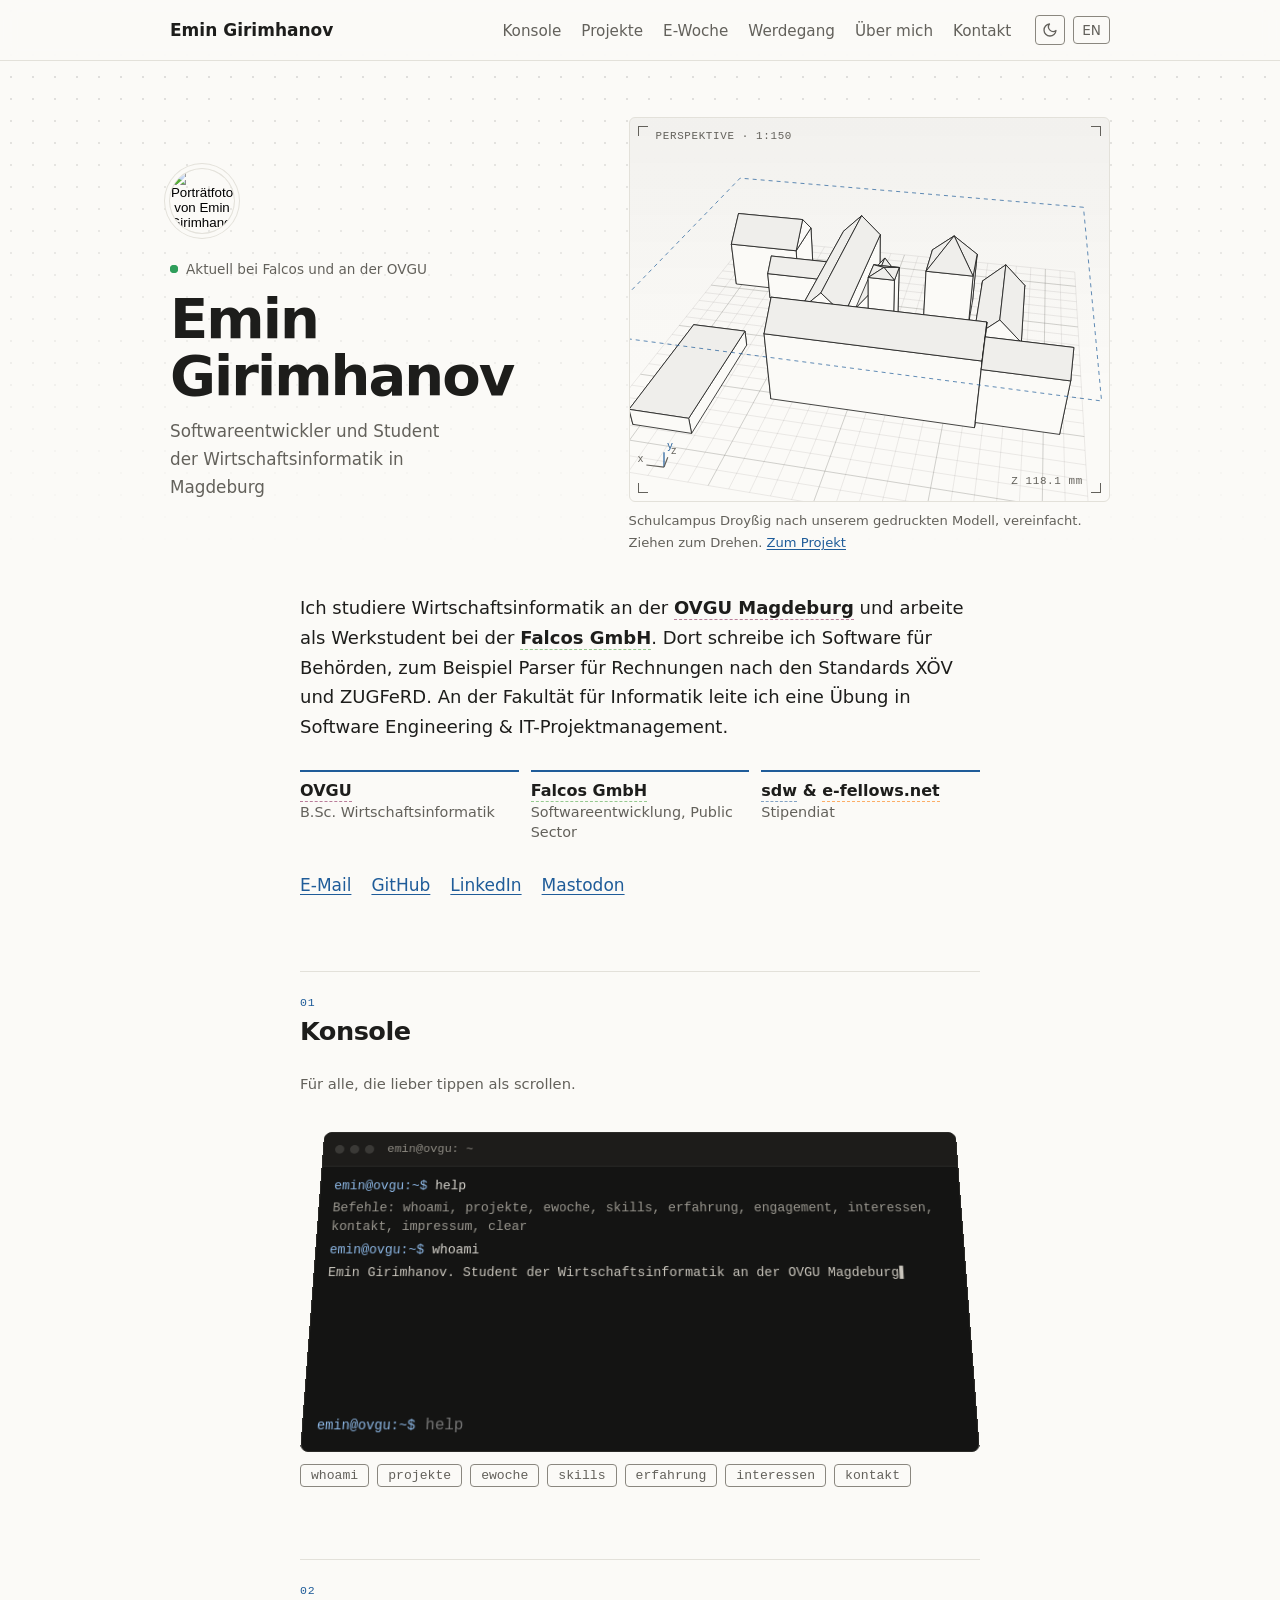
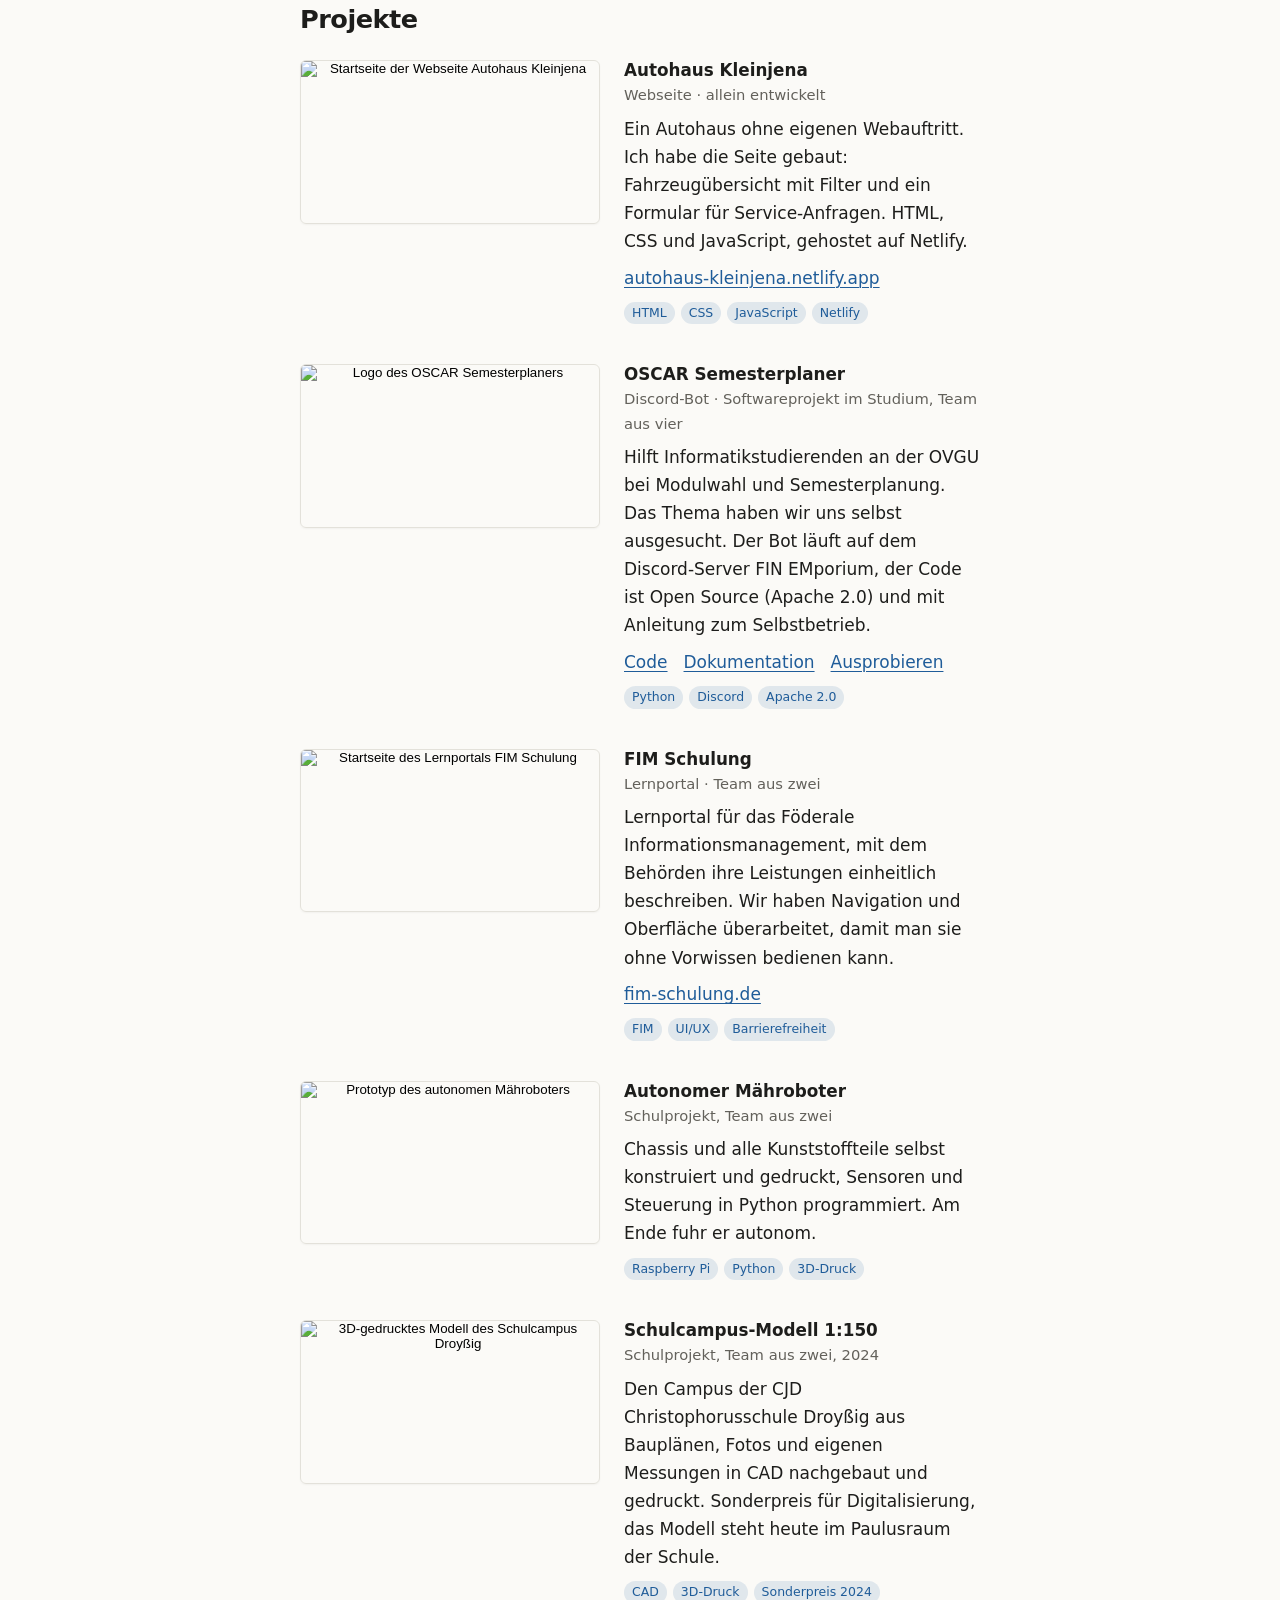
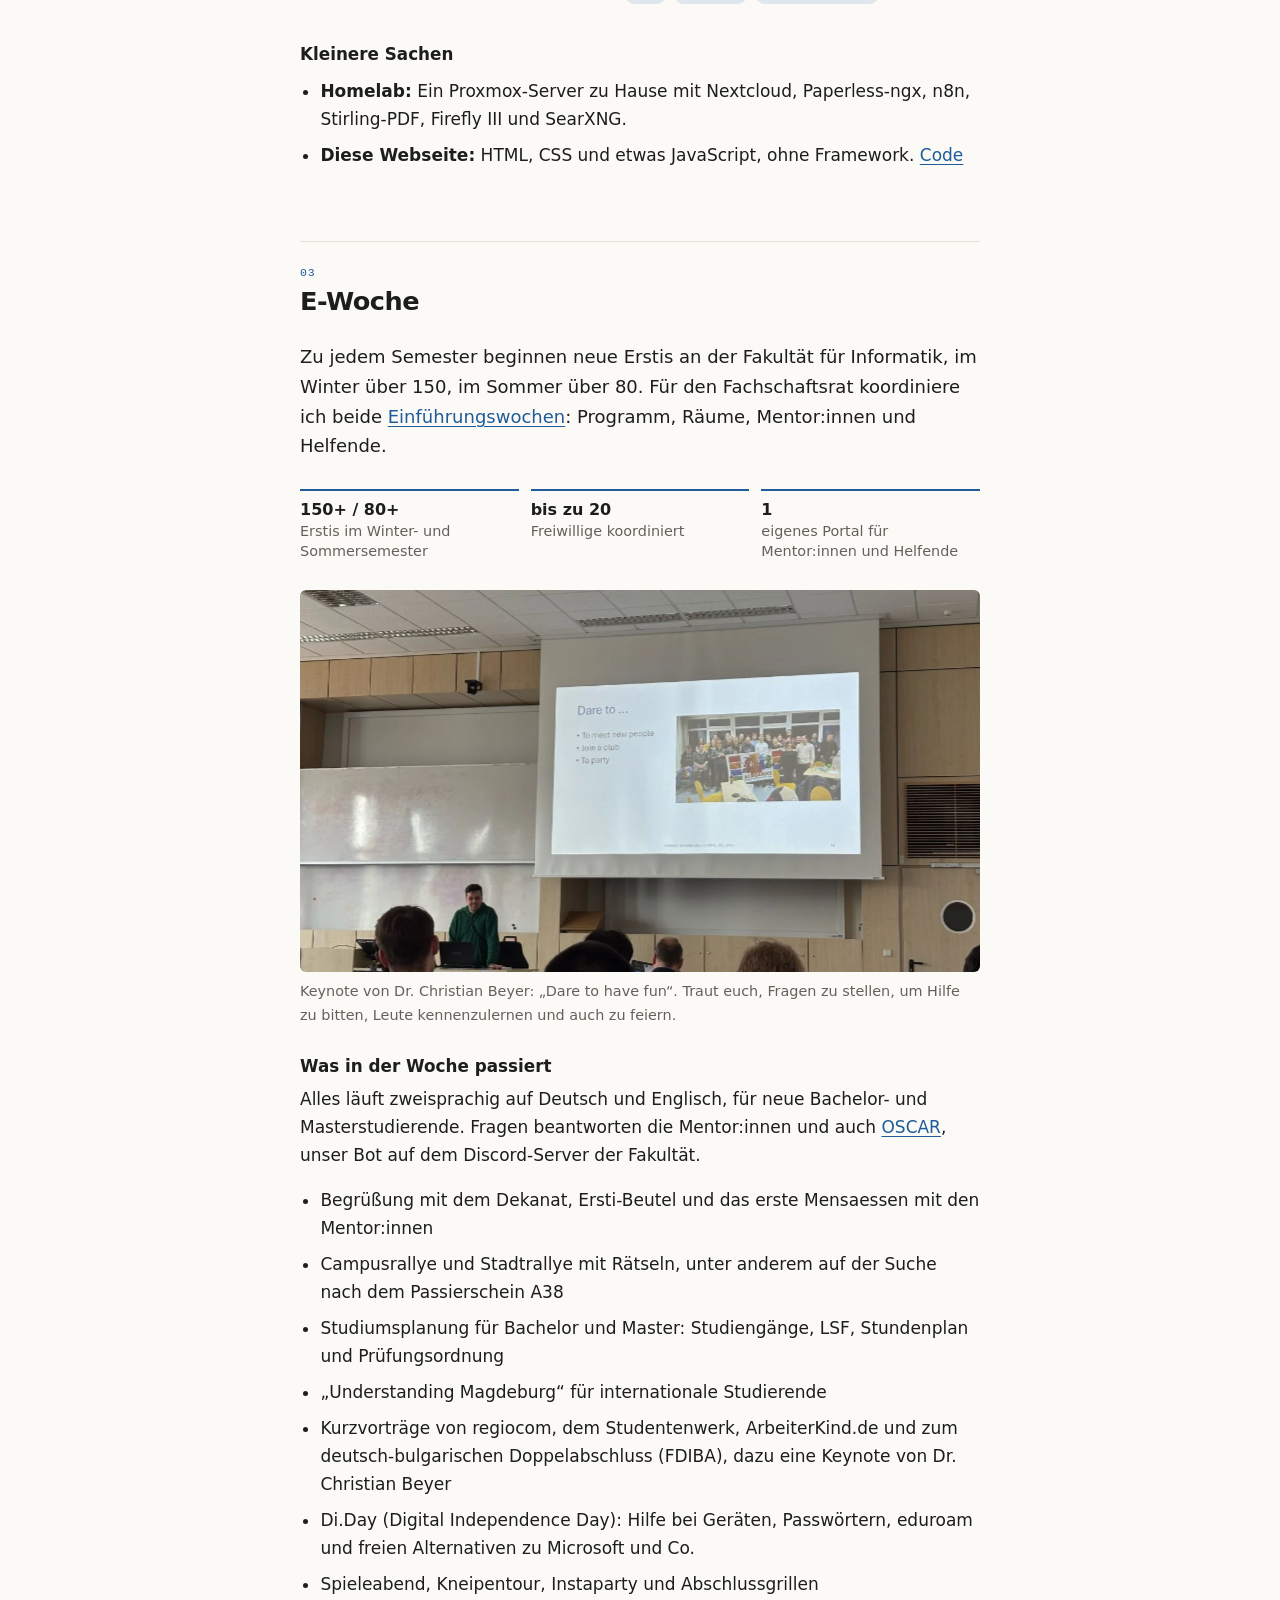
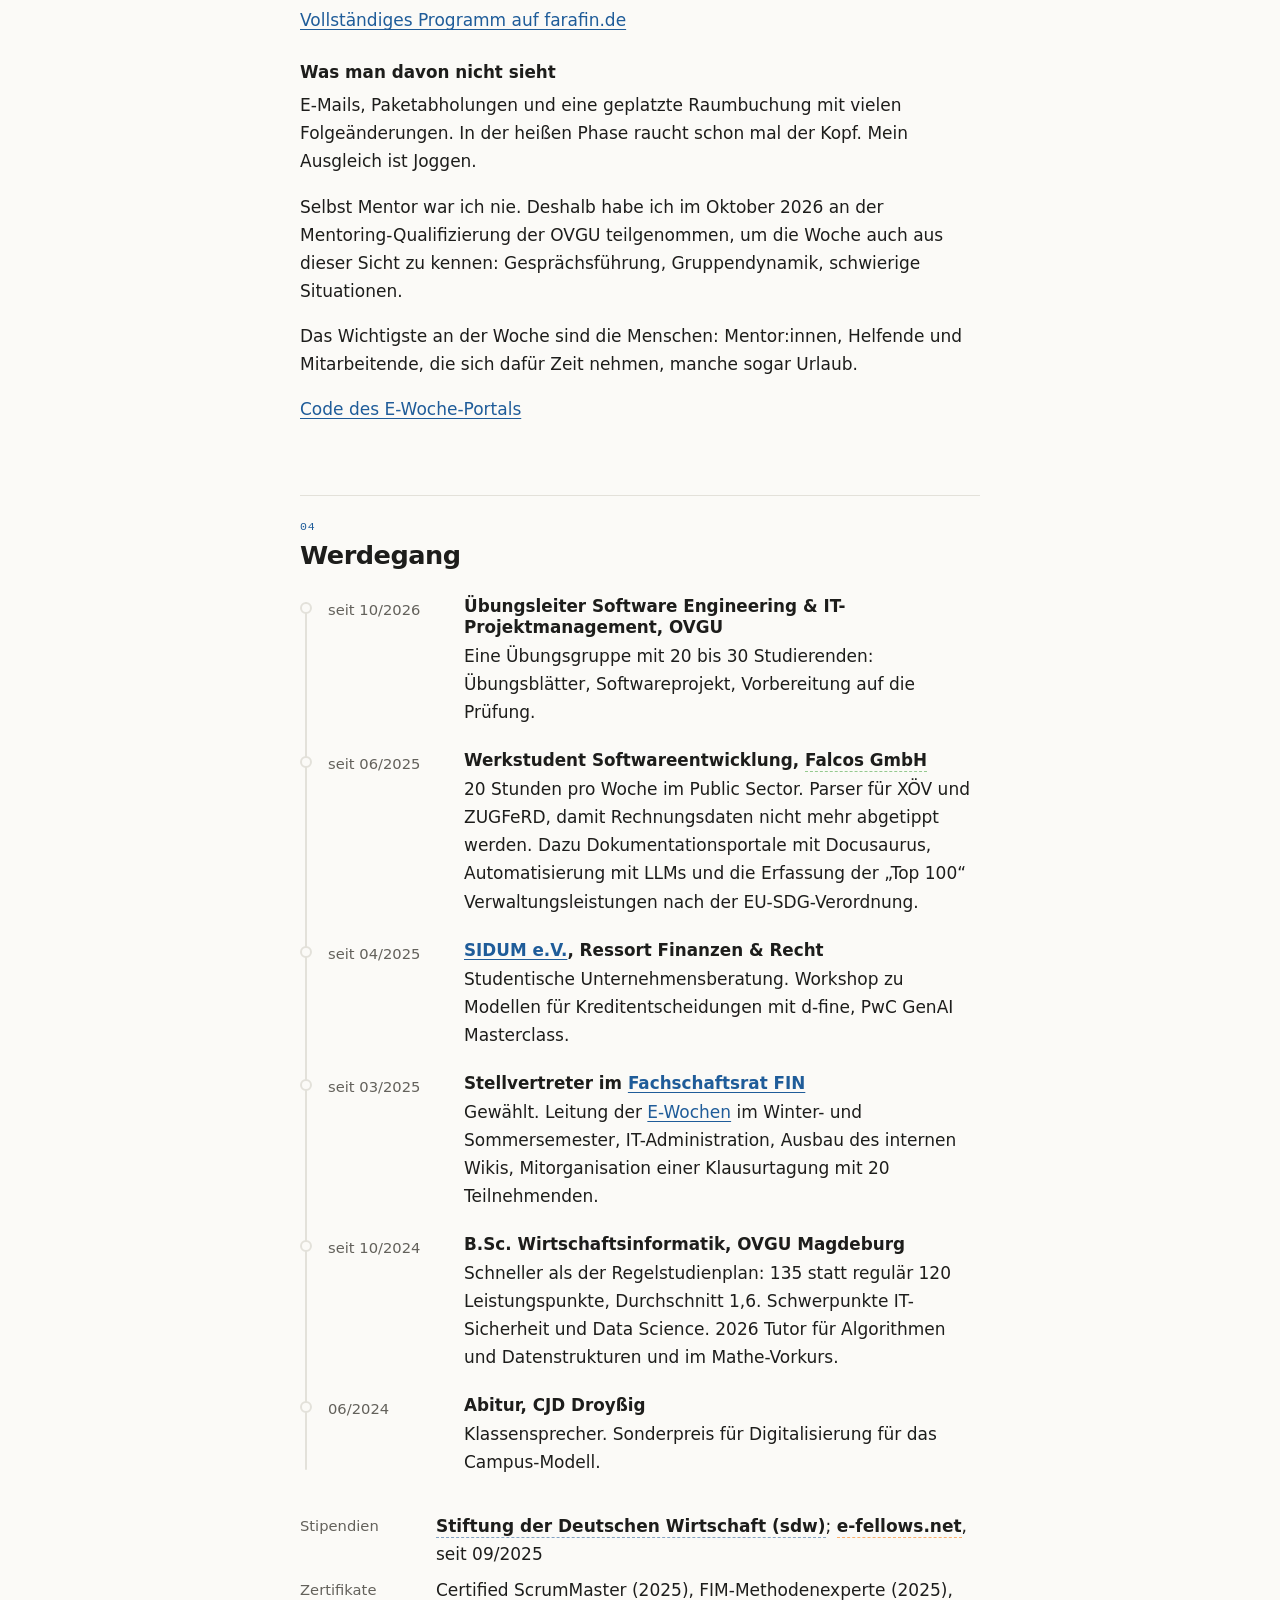
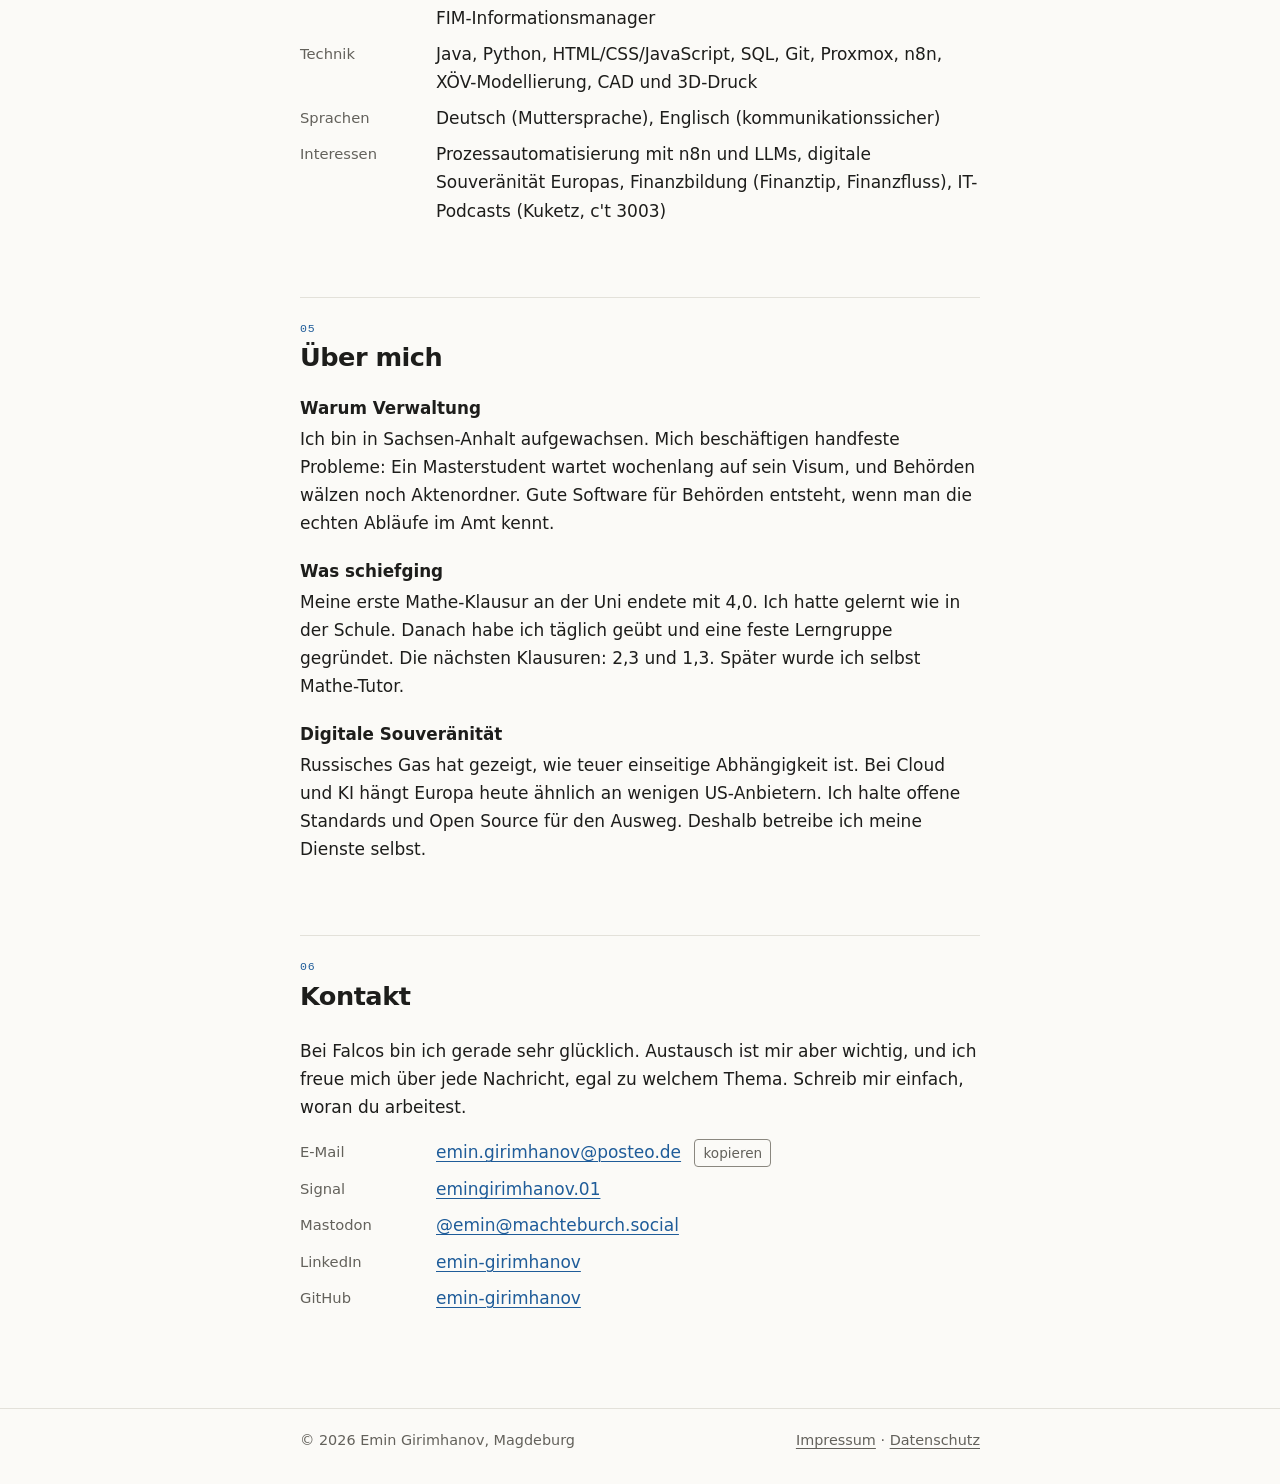
==== commit 33239749: "feat: echtes Campus-Modell Droyssig, Konsolen-Easter-Eggs, sdw-Stipendium - 3D-Ansicht nach dem gedr" ====
--- a/index.html
+++ b/index.html
@@ -60,7 +60,7 @@
           "url": "https://emin-girimhanov.de/",
           "image": "https://emin-girimhanov.de/assets/img/emin-girimhanov.jpg",
           "jobTitle": "Softwareentwickler (Werkstudent) im Public Sector",
-          "description": "Softwareentwickler im Public Sector bei der Falcos GmbH, Student der Wirtschaftsinformatik an der Otto-von-Guericke-Universität Magdeburg (Schwerpunkte IT-Sicherheit und Data Science), Übungsleiter für Software Engineering und Koordinator der Einführungswochen des Fachschaftsrats Informatik.",
+          "description": "Softwareentwickler im Public Sector bei der Falcos GmbH, Student der Wirtschaftsinformatik an der Otto-von-Guericke-Universität Magdeburg (Schwerpunkte IT-Sicherheit und Data Science), Übungsleiter für Software Engineering & IT-Projektmanagement und Koordinator der Einführungswochen des Fachschaftsrats Informatik.",
           "worksFor": {
             "@type": "Organization",
             "name": "Falcos GmbH",
@@ -141,6 +141,7 @@
             }
           ],
           "award": [
+            "Stipendium der Stiftung der Deutschen Wirtschaft (sdw)",
             "Online-Stipendium von e-fellows.net (seit 09/2025)",
             "Sonderpreis für Digitalisierung / Modellierung / Digitaltechnik, CJD Droyßig (06/2024)"
           ],
@@ -273,7 +274,7 @@
         <!-- Intro -->
         <section class="hero" id="top" aria-labelledby="intro-title">
             <div class="intro">
-                <img src="assets/img/emin-girimhanov.jpg" alt="Porträtfoto von Emin Girimhanov" class="portrait" width="112" height="112">
+                <button type="button" class="img-btn portrait-btn" data-lightbox aria-label="Porträtfoto vergrößern" data-de-label="Porträtfoto vergrößern" data-en-label="Enlarge portrait photo"><img src="assets/img/emin-girimhanov.jpg" alt="Porträtfoto von Emin Girimhanov" class="portrait" width="112" height="112"></button>
                 <p class="status"><span class="status-dot" aria-hidden="true"></span><span data-de="Aktuell bei Falcos und an der OVGU" data-en="Currently at Falcos and OVGU">Aktuell bei Falcos und an der OVGU</span></p>
                 <h1 id="intro-title">Emin<br>Girimhanov</h1>
                 <p class="role" data-de="Softwareentwickler und Student der Wirtschaftsinformatik in Magdeburg" data-en="Software developer and business informatics student in Magdeburg">Softwareentwickler und Student der Wirtschaftsinformatik in Magdeburg</p>
@@ -286,22 +287,22 @@
                     <span class="vp-label vp-label-top" aria-hidden="true">PERSPEKTIVE · 1:150</span>
                     <span class="vp-label vp-label-layer" id="vp-layer" aria-hidden="true">Z 0.0 mm</span>
                     <canvas id="campus-canvas" tabindex="0" role="img"
-                        aria-label="Drehbares 3D-Drahtgitter eines Schulcampus. Mit Maus oder Pfeiltasten drehen."
-                        data-de-label="Drehbares 3D-Drahtgitter eines Schulcampus. Mit Maus oder Pfeiltasten drehen."
-                        data-en-label="Rotatable 3D wireframe of a school campus. Drag or use the arrow keys to rotate."></canvas>
-                </div>
-                <figcaption id="viewport-caption" data-de="Campus-Modell, vereinfacht. Ziehen zum Drehen. <a href=&quot;#campus&quot;>Zum Projekt</a>" data-en="Campus model, simplified. Drag to rotate. <a href=&quot;#campus&quot;>See the project</a>">Campus-Modell, vereinfacht. Ziehen zum Drehen. <a href="#campus">Zum Projekt</a></figcaption>
+                        aria-label="Drehbares 3D-Drahtgitter des Schulcampus Droyßig. Mit Maus oder Pfeiltasten drehen."
+                        data-de-label="Drehbares 3D-Drahtgitter des Schulcampus Droyßig. Mit Maus oder Pfeiltasten drehen."
+                        data-en-label="Rotatable 3D wireframe of the Droyßig school campus. Drag or use the arrow keys to rotate."></canvas>
+                </div>
+                <figcaption id="viewport-caption" data-de="Schulcampus Droyßig nach unserem gedruckten Modell, vereinfacht. Ziehen zum Drehen. <a href=&quot;#campus&quot;>Zum Projekt</a>" data-en="Droyßig school campus after our printed model, simplified. Drag to rotate. <a href=&quot;#campus&quot;>See the project</a>">Schulcampus Droyßig nach unserem gedruckten Modell, vereinfacht. Ziehen zum Drehen. <a href="#campus">Zum Projekt</a></figcaption>
             </figure>
         </section>
 
-        <p class="lead" data-de="Ich studiere Wirtschaftsinformatik an der <a href=&quot;https://www.ovgu.de/&quot; class=&quot;ovgu-link&quot;>OVGU Magdeburg</a> und arbeite als Werkstudent bei der <a href=&quot;https://falcos.de&quot; class=&quot;falcos-link&quot;>Falcos GmbH</a>. Dort schreibe ich Software für Behörden, zum Beispiel Parser für Rechnungen nach den Standards XÖV und ZUGFeRD. An der Fakultät für Informatik leite ich eine Übung in Software Engineering." data-en="I study business informatics at <a href=&quot;https://www.ovgu.de/&quot; class=&quot;ovgu-link&quot;>OVGU Magdeburg</a> and work as a working student at <a href=&quot;https://falcos.de&quot; class=&quot;falcos-link&quot;>Falcos GmbH</a>. There I write software for public authorities, for example parsers for invoices in the XÖV and ZUGFeRD standards. At the Faculty of Computer Science I lead an exercise group in Software Engineering.">
-            Ich studiere Wirtschaftsinformatik an der <a href="https://www.ovgu.de/" class="ovgu-link" target="_blank" rel="noopener noreferrer">OVGU Magdeburg</a> und arbeite als Werkstudent bei der <a href="https://falcos.de" class="falcos-link" target="_blank" rel="noopener noreferrer">Falcos GmbH</a>. Dort schreibe ich Software für Behörden, zum Beispiel Parser für Rechnungen nach den Standards XÖV und ZUGFeRD. An der Fakultät für Informatik leite ich eine Übung in Software Engineering.
+        <p class="lead" data-de="Ich studiere Wirtschaftsinformatik an der <a href=&quot;https://www.ovgu.de/&quot; class=&quot;ovgu-link&quot;>OVGU Magdeburg</a> und arbeite als Werkstudent bei der <a href=&quot;https://falcos.de&quot; class=&quot;falcos-link&quot;>Falcos GmbH</a>. Dort schreibe ich Software für Behörden, zum Beispiel Parser für Rechnungen nach den Standards XÖV und ZUGFeRD. An der Fakultät für Informatik leite ich eine Übung in Software Engineering &amp; IT-Projektmanagement." data-en="I study business informatics at <a href=&quot;https://www.ovgu.de/&quot; class=&quot;ovgu-link&quot;>OVGU Magdeburg</a> and work as a working student at <a href=&quot;https://falcos.de&quot; class=&quot;falcos-link&quot;>Falcos GmbH</a>. There I write software for public authorities, for example parsers for invoices in the XÖV and ZUGFeRD standards. At the Faculty of Computer Science I lead an exercise group in Software Engineering &amp; IT-Projektmanagement.">
+            Ich studiere Wirtschaftsinformatik an der <a href="https://www.ovgu.de/" class="ovgu-link" target="_blank" rel="noopener noreferrer">OVGU Magdeburg</a> und arbeite als Werkstudent bei der <a href="https://falcos.de" class="falcos-link" target="_blank" rel="noopener noreferrer">Falcos GmbH</a>. Dort schreibe ich Software für Behörden, zum Beispiel Parser für Rechnungen nach den Standards XÖV und ZUGFeRD. An der Fakultät für Informatik leite ich eine Übung in Software Engineering &amp; IT-Projektmanagement.
         </p>
 
         <ul class="quick-facts">
             <li><strong><a href="https://www.ovgu.de/" class="ovgu-link" target="_blank" rel="noopener noreferrer">OVGU</a></strong> <span data-de="B.Sc. Wirtschaftsinformatik" data-en="B.Sc. Business Informatics">B.Sc. Wirtschaftsinformatik</span></li>
             <li><strong><a href="https://falcos.de" class="falcos-link" target="_blank" rel="noopener noreferrer">Falcos GmbH</a></strong> <span data-de="Softwareentwicklung, Public Sector" data-en="Software development, public sector">Softwareentwicklung, Public Sector</span></li>
-            <li><strong><a href="https://www.e-fellows.net/" class="efellows-link" target="_blank" rel="noopener noreferrer">e-fellows.net</a></strong> <span data-de="Stipendiat" data-en="Scholar">Stipendiat</span></li>
+            <li><strong><a href="https://www.sdw.org/" class="sdw-link" target="_blank" rel="noopener noreferrer">sdw</a> &amp; <a href="https://www.e-fellows.net/" class="efellows-link" target="_blank" rel="noopener noreferrer">e-fellows.net</a></strong> <span data-de="Stipendiat" data-en="Scholar">Stipendiat</span></li>
         </ul>
 
         <ul class="links-inline">
@@ -457,7 +458,7 @@
                 <li>
                     <span class="cv-date" data-de="seit 10/2026" data-en="since 10/2026">seit 10/2026</span>
                     <div>
-                        <h3 data-de="Übungsleiter Software Engineering, OVGU" data-en="Teaching assistant, Software Engineering, OVGU">Übungsleiter Software Engineering, OVGU</h3>
+                        <h3 data-de="Übungsleiter Software Engineering &amp; IT-Projektmanagement, OVGU" data-en="Teaching assistant, Software Engineering &amp; IT-Projektmanagement, OVGU">Übungsleiter Software Engineering &amp; IT-Projektmanagement, OVGU</h3>
                         <p data-de="Eine Übungsgruppe mit 20 bis 30 Studierenden: Übungsblätter, Softwareprojekt, Vorbereitung auf die Prüfung." data-en="An exercise group of 20 to 30 students: exercise sheets, the software project, exam preparation.">Eine Übungsgruppe mit 20 bis 30 Studierenden: Übungsblätter, Softwareprojekt, Vorbereitung auf die Prüfung.</p>
                     </div>
                 </li>
@@ -500,8 +501,8 @@
             </div>
 
             <dl class="facts">
-                <dt data-de="Stipendium" data-en="Scholarship">Stipendium</dt>
-                <dd data-de="<a href=&quot;https://www.e-fellows.net/&quot; class=&quot;efellows-link&quot;>e-fellows.net</a>, seit 09/2025" data-en="<a href=&quot;https://www.e-fellows.net/&quot; class=&quot;efellows-link&quot;>e-fellows.net</a>, since 09/2025"><a href="https://www.e-fellows.net/" class="efellows-link" target="_blank" rel="noopener noreferrer">e-fellows.net</a>, seit 09/2025</dd>
+                <dt data-de="Stipendien" data-en="Scholarships">Stipendien</dt>
+                <dd data-de="<a href=&quot;https://www.sdw.org/&quot; class=&quot;sdw-link&quot;>Stiftung der Deutschen Wirtschaft (sdw)</a>; <a href=&quot;https://www.e-fellows.net/&quot; class=&quot;efellows-link&quot;>e-fellows.net</a>, seit 09/2025" data-en="<a href=&quot;https://www.sdw.org/&quot; class=&quot;sdw-link&quot;>Foundation of German Business (sdw)</a>; <a href=&quot;https://www.e-fellows.net/&quot; class=&quot;efellows-link&quot;>e-fellows.net</a>, since 09/2025"><a href="https://www.sdw.org/" class="sdw-link" target="_blank" rel="noopener noreferrer">Stiftung der Deutschen Wirtschaft (sdw)</a>; <a href="https://www.e-fellows.net/" class="efellows-link" target="_blank" rel="noopener noreferrer">e-fellows.net</a>, seit 09/2025</dd>
                 <dt data-de="Zertifikate" data-en="Certificates">Zertifikate</dt>
                 <dd data-de="Certified ScrumMaster (2025), FIM-Methodenexperte (2025), FIM-Informationsmanager" data-en="Certified ScrumMaster (2025), FIM method expert (2025), FIM information manager">Certified ScrumMaster (2025), FIM-Methodenexperte (2025), FIM-Informationsmanager</dd>
                 <dt data-de="Technik" data-en="Tech">Technik</dt>
--- a/style.css
+++ b/style.css
@@ -130,7 +130,7 @@
 }
 
 /* Markenfarben beim Hover: Falcos gruen, OVGU beere, e-fellows orange */
-.falcos-link, .ovgu-link, .efellows-link {
+.falcos-link, .ovgu-link, .efellows-link, .sdw-link {
     color: inherit;
     font-weight: 600;
     text-decoration: none;
@@ -140,13 +140,15 @@
 }
 .falcos-link:hover, .falcos-link:focus-visible,
 .ovgu-link:hover, .ovgu-link:focus-visible,
-.efellows-link:hover, .efellows-link:focus-visible {
+.efellows-link:hover, .efellows-link:focus-visible,
+.sdw-link:hover, .sdw-link:focus-visible {
     color: var(--brand);
     border-bottom-color: var(--brand);
     border-bottom-style: solid;
     text-shadow: 0 0 14px var(--brand-glow);
 }
 .falcos-link { --brand: var(--falcos); --brand-soft: var(--falcos-soft); --brand-glow: var(--falcos-glow); }
+.sdw-link { --brand: var(--accent); --brand-soft: color-mix(in srgb, var(--accent) 55%, transparent); --brand-glow: color-mix(in srgb, var(--accent) 35%, transparent); }
 .ovgu-link { --brand: var(--ovgu); --brand-soft: var(--ovgu-soft); --brand-glow: var(--ovgu-glow); }
 .efellows-link { --brand: var(--efellows); --brand-soft: var(--efellows-soft); --brand-glow: var(--efellows-glow); white-space: nowrap; }
 
@@ -232,7 +234,8 @@
 
 @media (max-width: 600px) {
     .hero { margin-top: 32px; }
-    .portrait { width: 56px; height: 56px; margin-bottom: 14px; }
+    .portrait { width: 56px; height: 56px; }
+    .portrait-btn { margin-bottom: 14px; }
     .role { font-size: 0.95rem; }
 }
 
@@ -312,12 +315,13 @@
     margin-inline: calc(50% - min(470px, 50vw - 20px));
 }
 
+.portrait-btn { display: block; margin-bottom: 20px; border-radius: 50%; }
 .portrait {
     width: 64px;
     height: 64px;
     border-radius: 50%;
     object-fit: cover;
-    margin-bottom: 20px;
+    transition: transform 0.2s ease;
     box-shadow: 0 0 0 1px var(--line), 0 0 0 5px var(--bg), 0 0 0 6px var(--line);
 }
 
@@ -492,6 +496,8 @@
 }
 .lightbox::backdrop { background: rgb(0 0 0 / 0.8); }
 .lightbox img { max-height: 86vh; width: auto; border-radius: 6px; }
+.lightbox img.is-portrait { width: min(80vw, 360px); height: auto; border-radius: 50%; }
+@media (hover: hover) { .portrait-btn:hover .portrait { transform: scale(1.06); } }
 .lightbox-close {
     position: fixed;
     top: 16px;
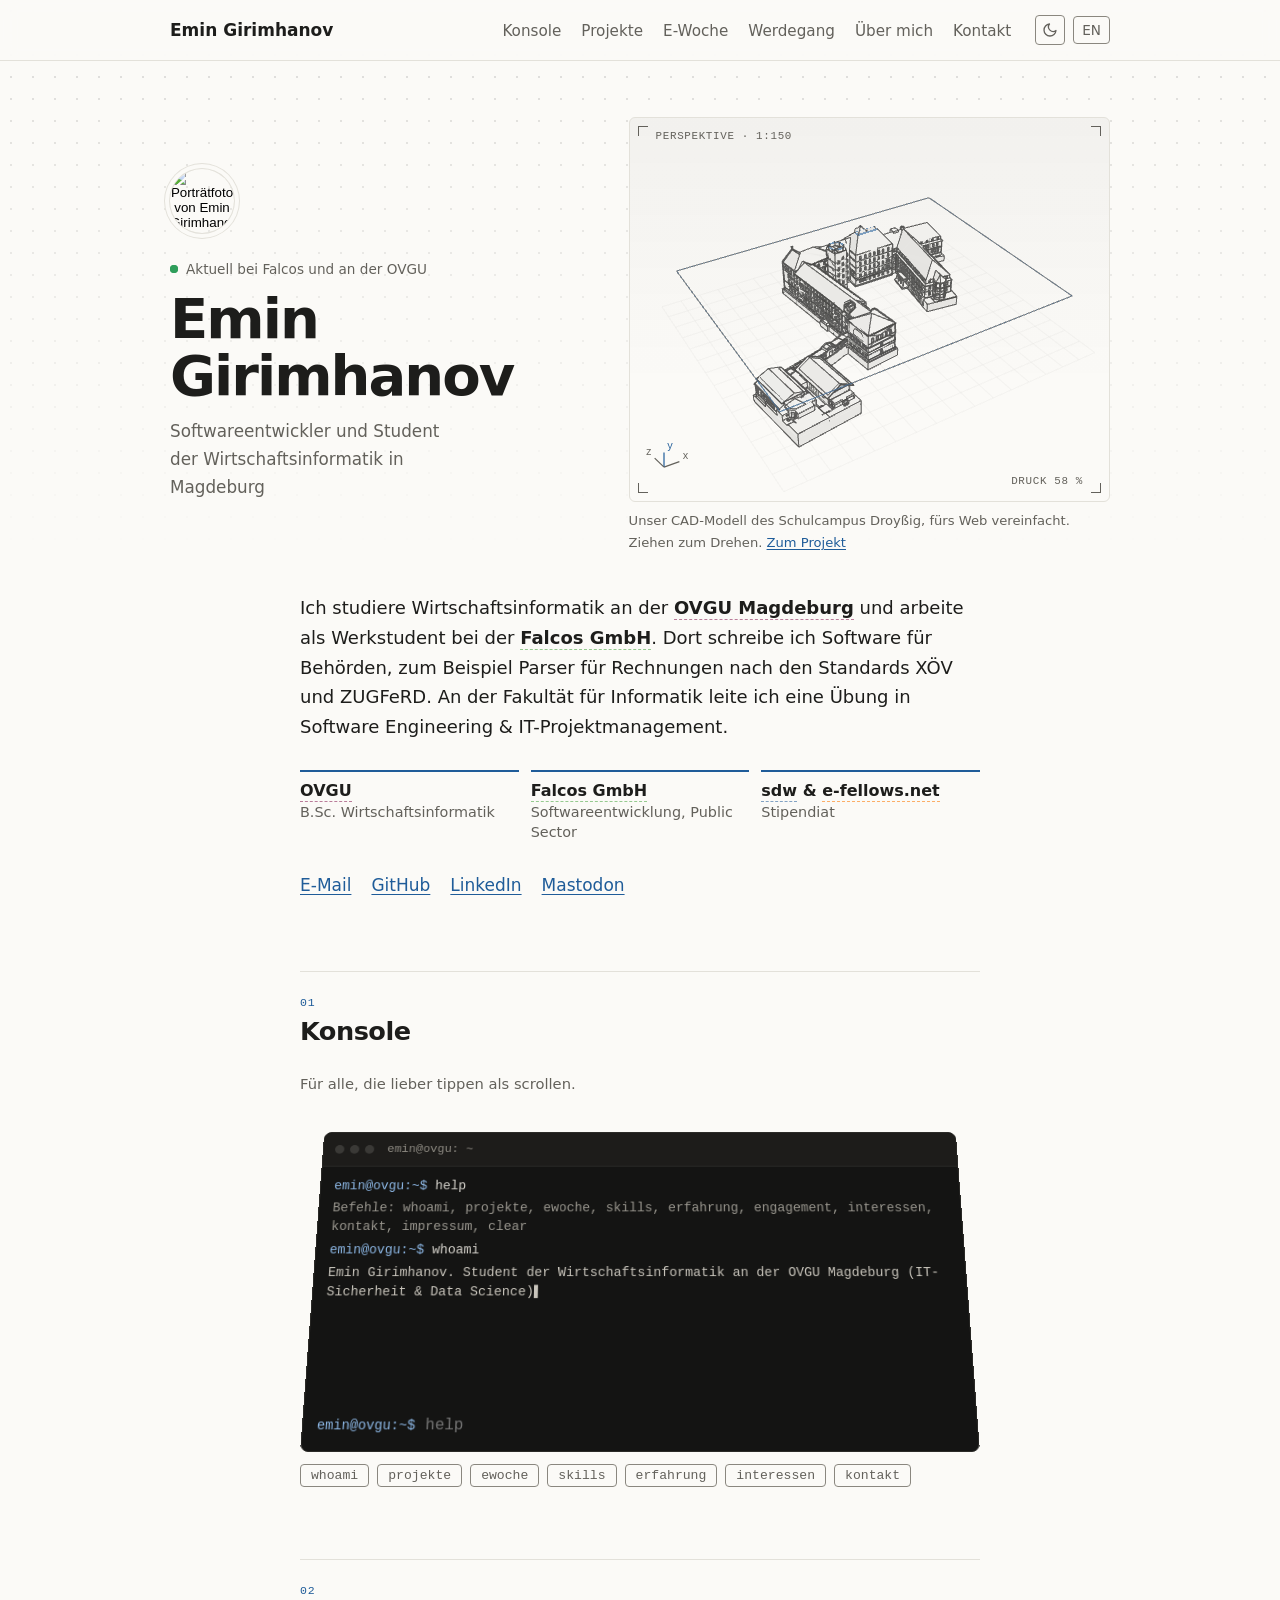
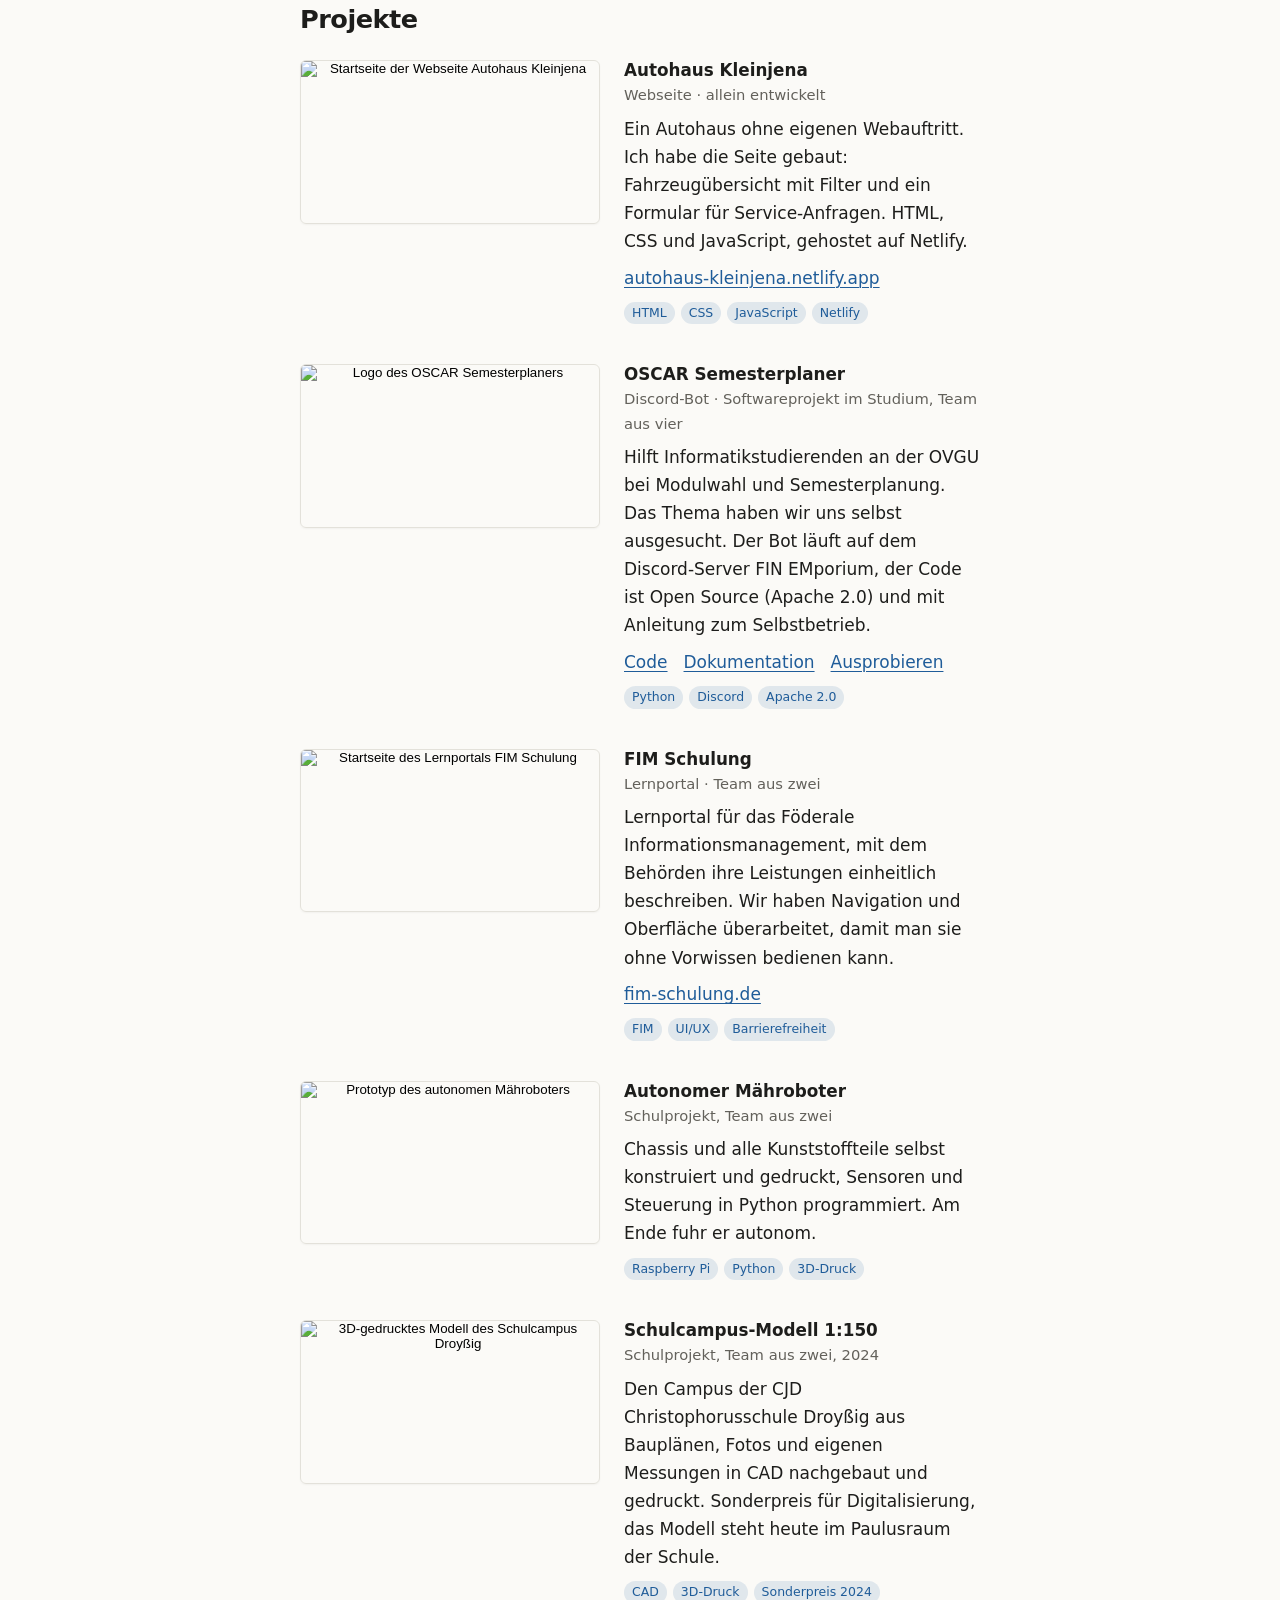
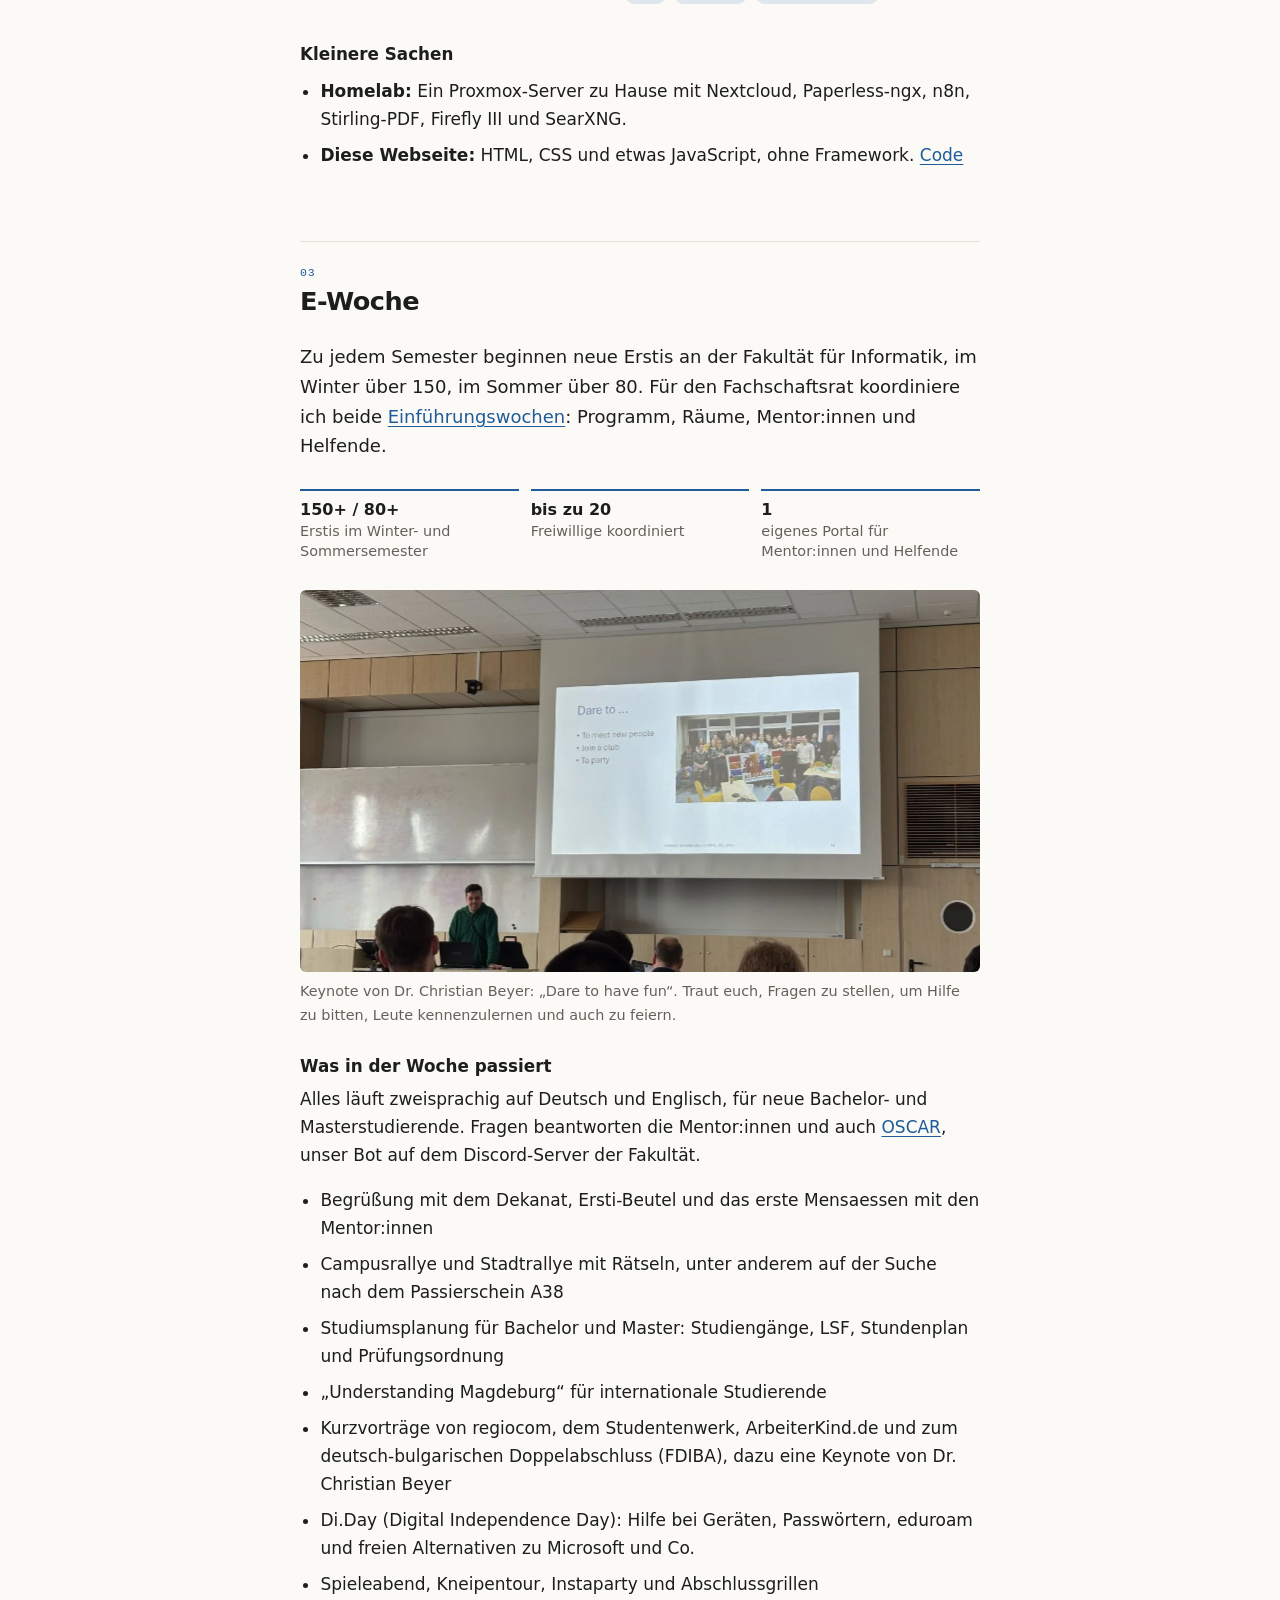
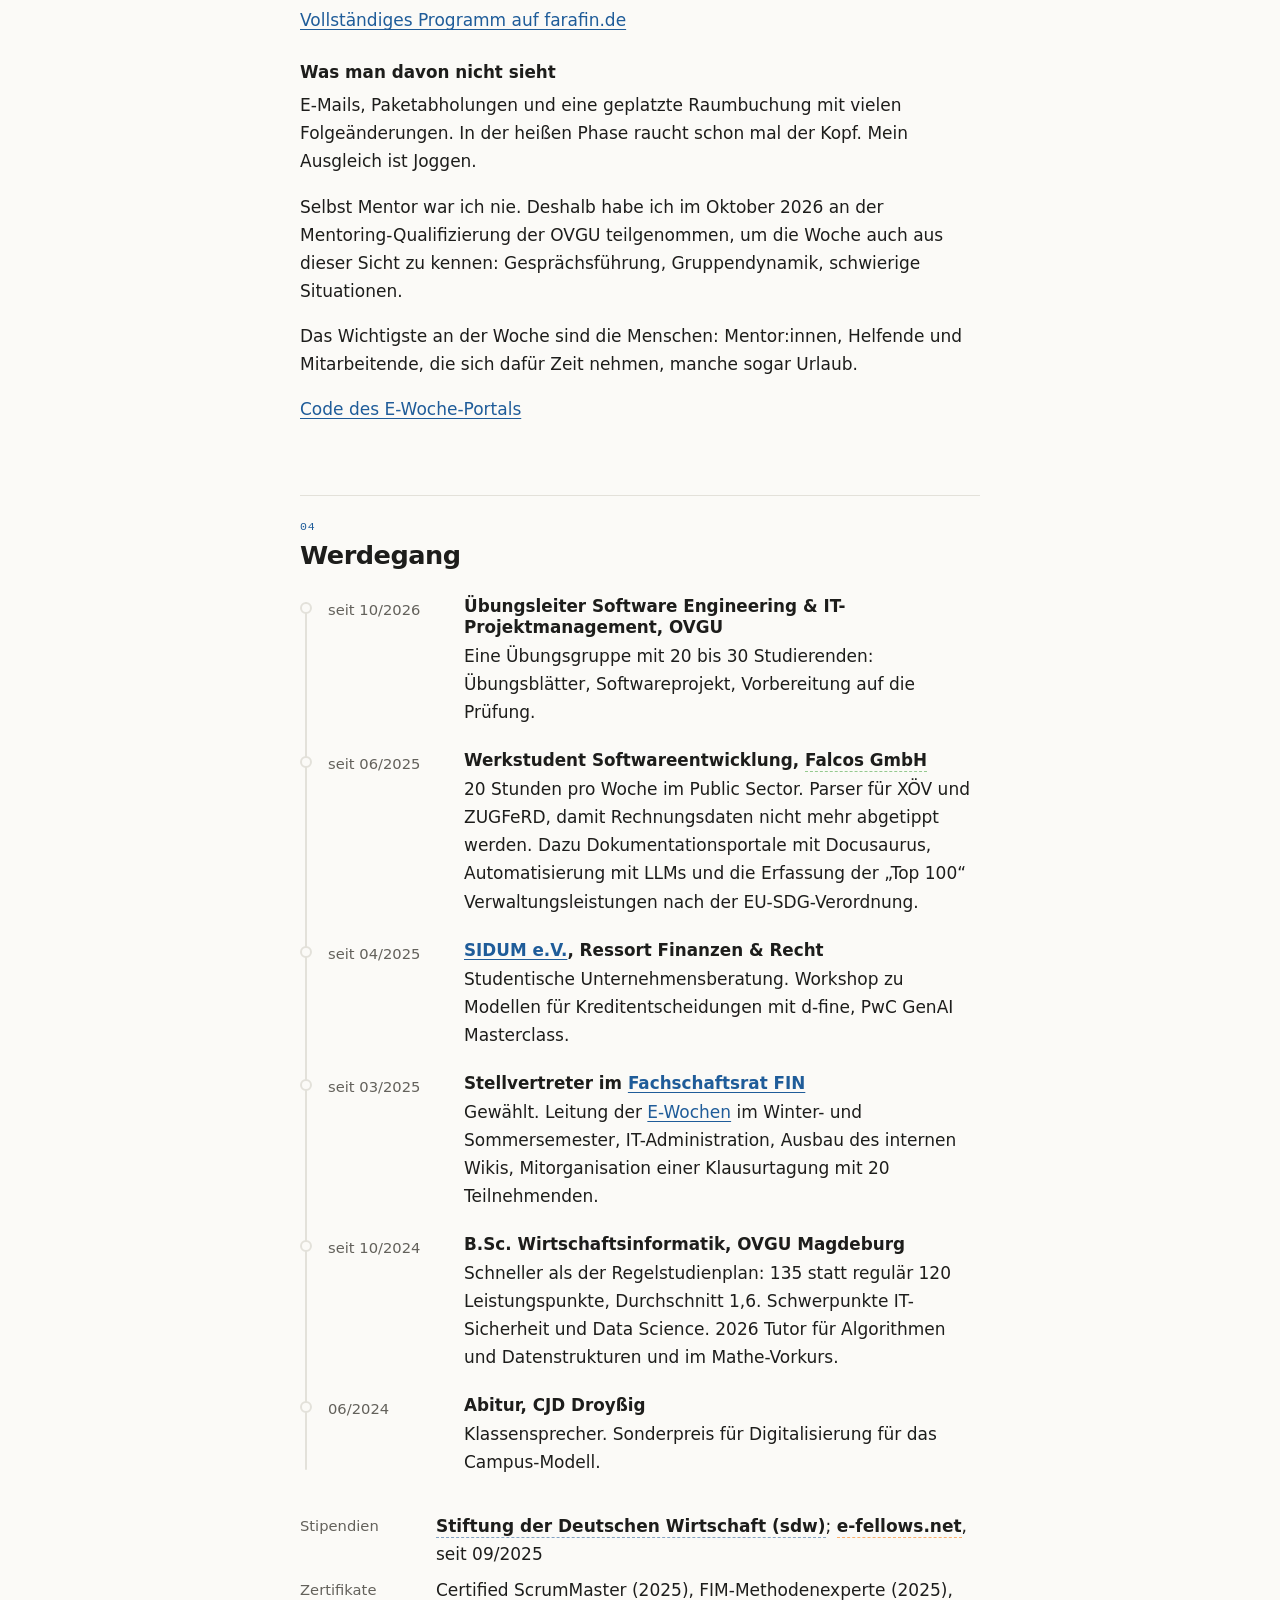
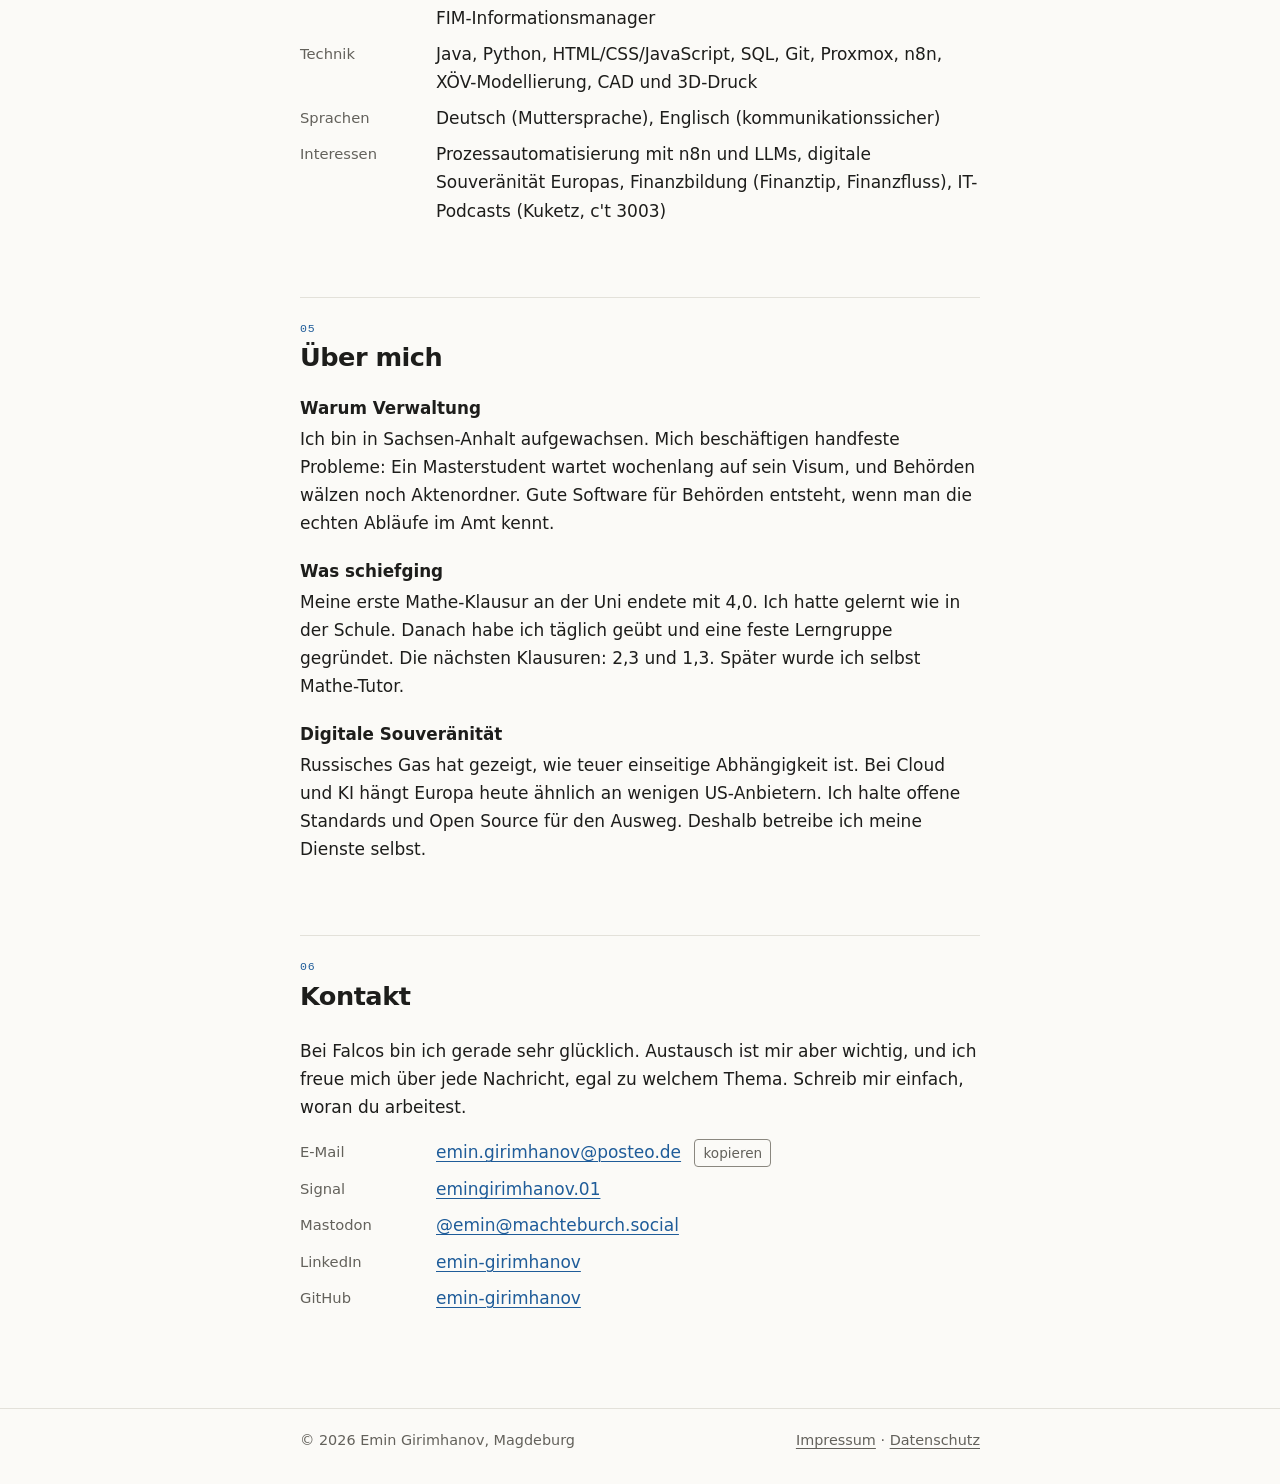
==== commit a56a41aa: "feat: echtes CAD-Modell des Campus Droyssig statt nachgebauter Geometrie - STL "Grossdroyssig mit Tu" ====
--- a/index.html
+++ b/index.html
@@ -285,13 +285,14 @@
                 <div class="viewport-frame">
                     <span class="vp-corner vp-tl" aria-hidden="true"></span><span class="vp-corner vp-tr" aria-hidden="true"></span><span class="vp-corner vp-bl" aria-hidden="true"></span><span class="vp-corner vp-br" aria-hidden="true"></span>
                     <span class="vp-label vp-label-top" aria-hidden="true">PERSPEKTIVE · 1:150</span>
-                    <span class="vp-label vp-label-layer" id="vp-layer" aria-hidden="true">Z 0.0 mm</span>
+                    <span class="vp-label vp-label-layer" id="vp-layer" aria-hidden="true"></span>
                     <canvas id="campus-canvas" tabindex="0" role="img"
-                        aria-label="Drehbares 3D-Drahtgitter des Schulcampus Droyßig. Mit Maus oder Pfeiltasten drehen."
-                        data-de-label="Drehbares 3D-Drahtgitter des Schulcampus Droyßig. Mit Maus oder Pfeiltasten drehen."
-                        data-en-label="Rotatable 3D wireframe of the Droyßig school campus. Drag or use the arrow keys to rotate."></canvas>
-                </div>
-                <figcaption id="viewport-caption" data-de="Schulcampus Droyßig nach unserem gedruckten Modell, vereinfacht. Ziehen zum Drehen. <a href=&quot;#campus&quot;>Zum Projekt</a>" data-en="Droyßig school campus after our printed model, simplified. Drag to rotate. <a href=&quot;#campus&quot;>See the project</a>">Schulcampus Droyßig nach unserem gedruckten Modell, vereinfacht. Ziehen zum Drehen. <a href="#campus">Zum Projekt</a></figcaption>
+                        aria-label="Drehbares 3D-Modell des Schulcampus Droyßig. Mit Maus oder Pfeiltasten drehen."
+                        data-de-label="Drehbares 3D-Modell des Schulcampus Droyßig. Mit Maus oder Pfeiltasten drehen."
+                        data-en-label="Rotatable 3D model of the Droyßig school campus. Drag or use the arrow keys to rotate."></canvas>
+                    <canvas id="campus-overlay" aria-hidden="true"></canvas>
+                </div>
+                <figcaption id="viewport-caption" data-de="Unser CAD-Modell des Schulcampus Droyßig, fürs Web vereinfacht. Ziehen zum Drehen. <a href=&quot;#campus&quot;>Zum Projekt</a>" data-en="Our CAD model of the Droyßig school campus, simplified for the web. Drag to rotate. <a href=&quot;#campus&quot;>See the project</a>">Unser CAD-Modell des Schulcampus Droyßig, fürs Web vereinfacht. Ziehen zum Drehen. <a href="#campus">Zum Projekt</a></figcaption>
             </figure>
         </section>
 
--- a/style.css
+++ b/style.css
@@ -355,6 +355,22 @@
     border-radius: 6px;
 }
 #campus-canvas:active { cursor: grabbing; }
+#campus-overlay {
+    position: absolute;
+    inset: 0;
+    width: 100%;
+    height: 100%;
+    pointer-events: none;
+}
+#campus-canvas { opacity: 0; transition: opacity 0.4s ease; }
+.viewport-frame.is-ready #campus-canvas { opacity: 1; }
+.viewport-frame.is-fallback #campus-canvas, .viewport-frame.is-fallback #campus-overlay { display: none; }
+.viewport-fallback {
+    width: 100%;
+    height: 100%;
+    object-fit: cover;
+    border-radius: 6px;
+}
 .vp-corner {
     position: absolute;
     width: 10px;
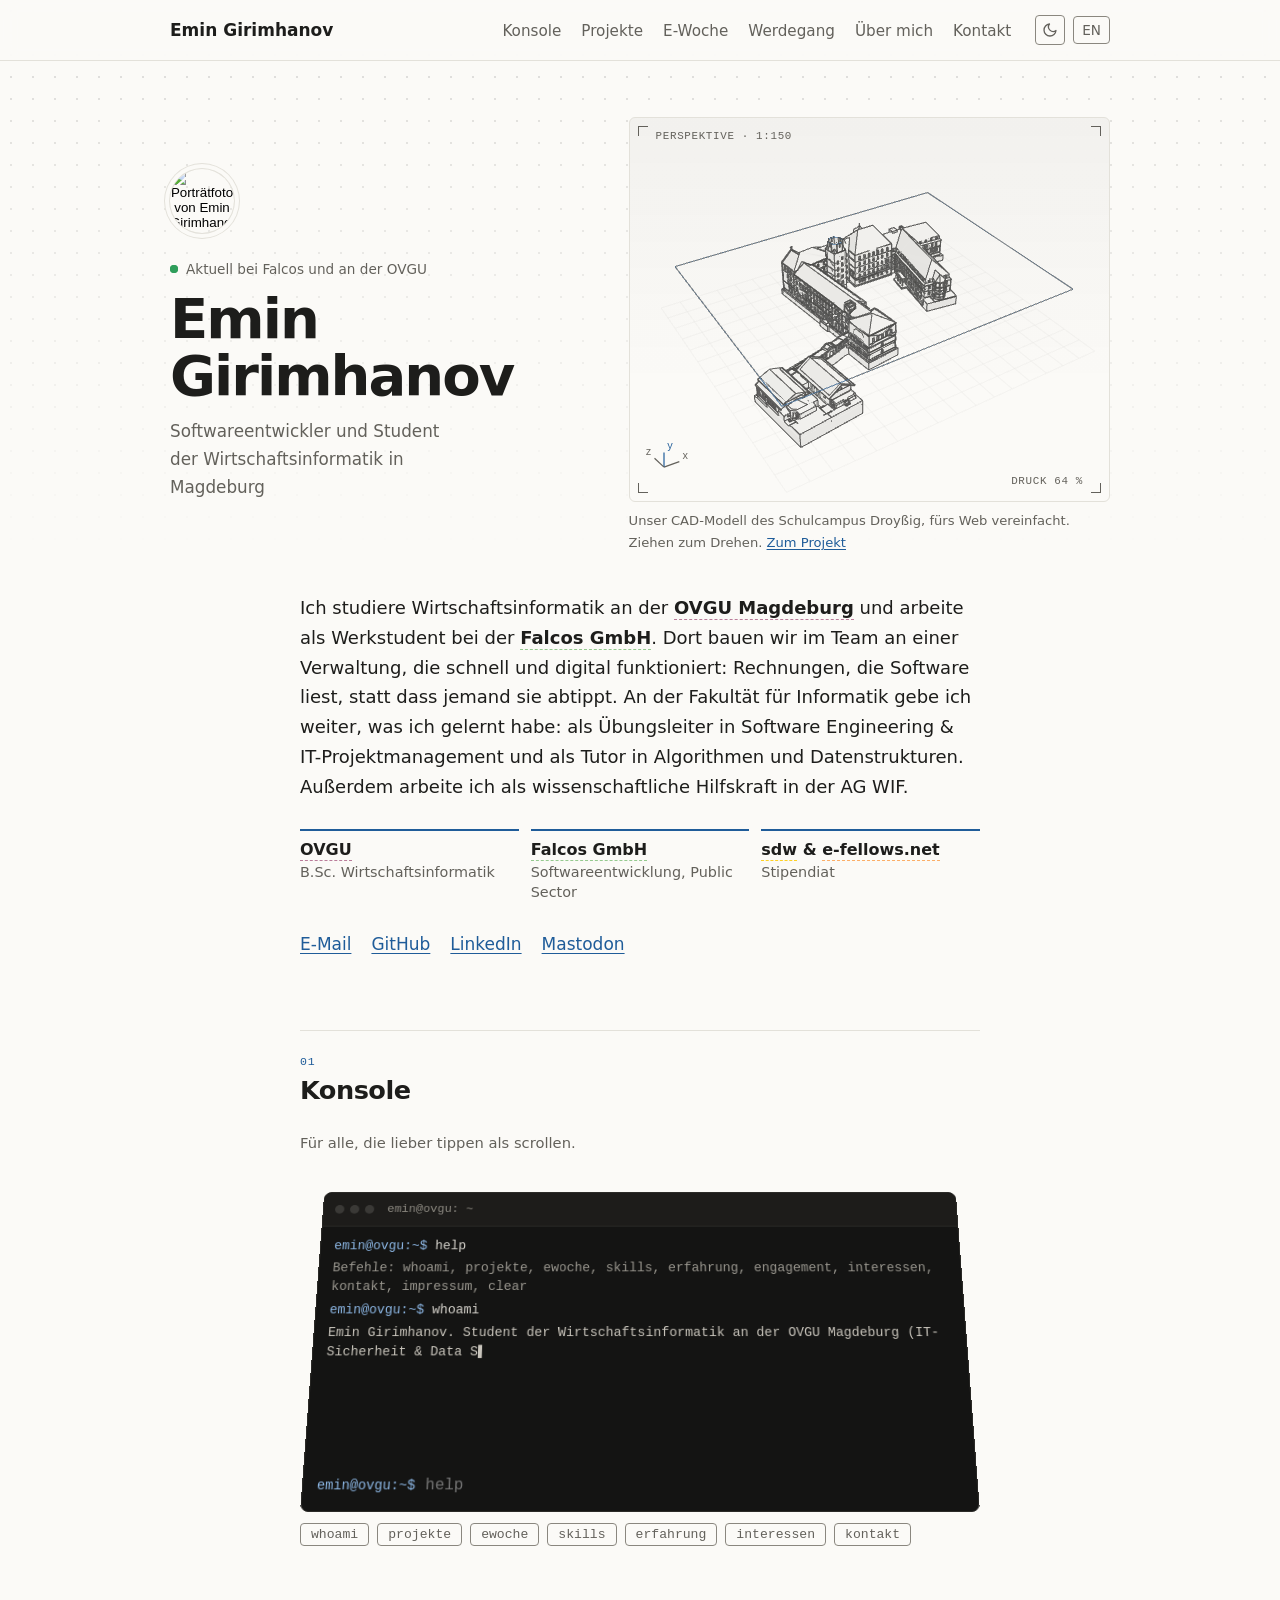
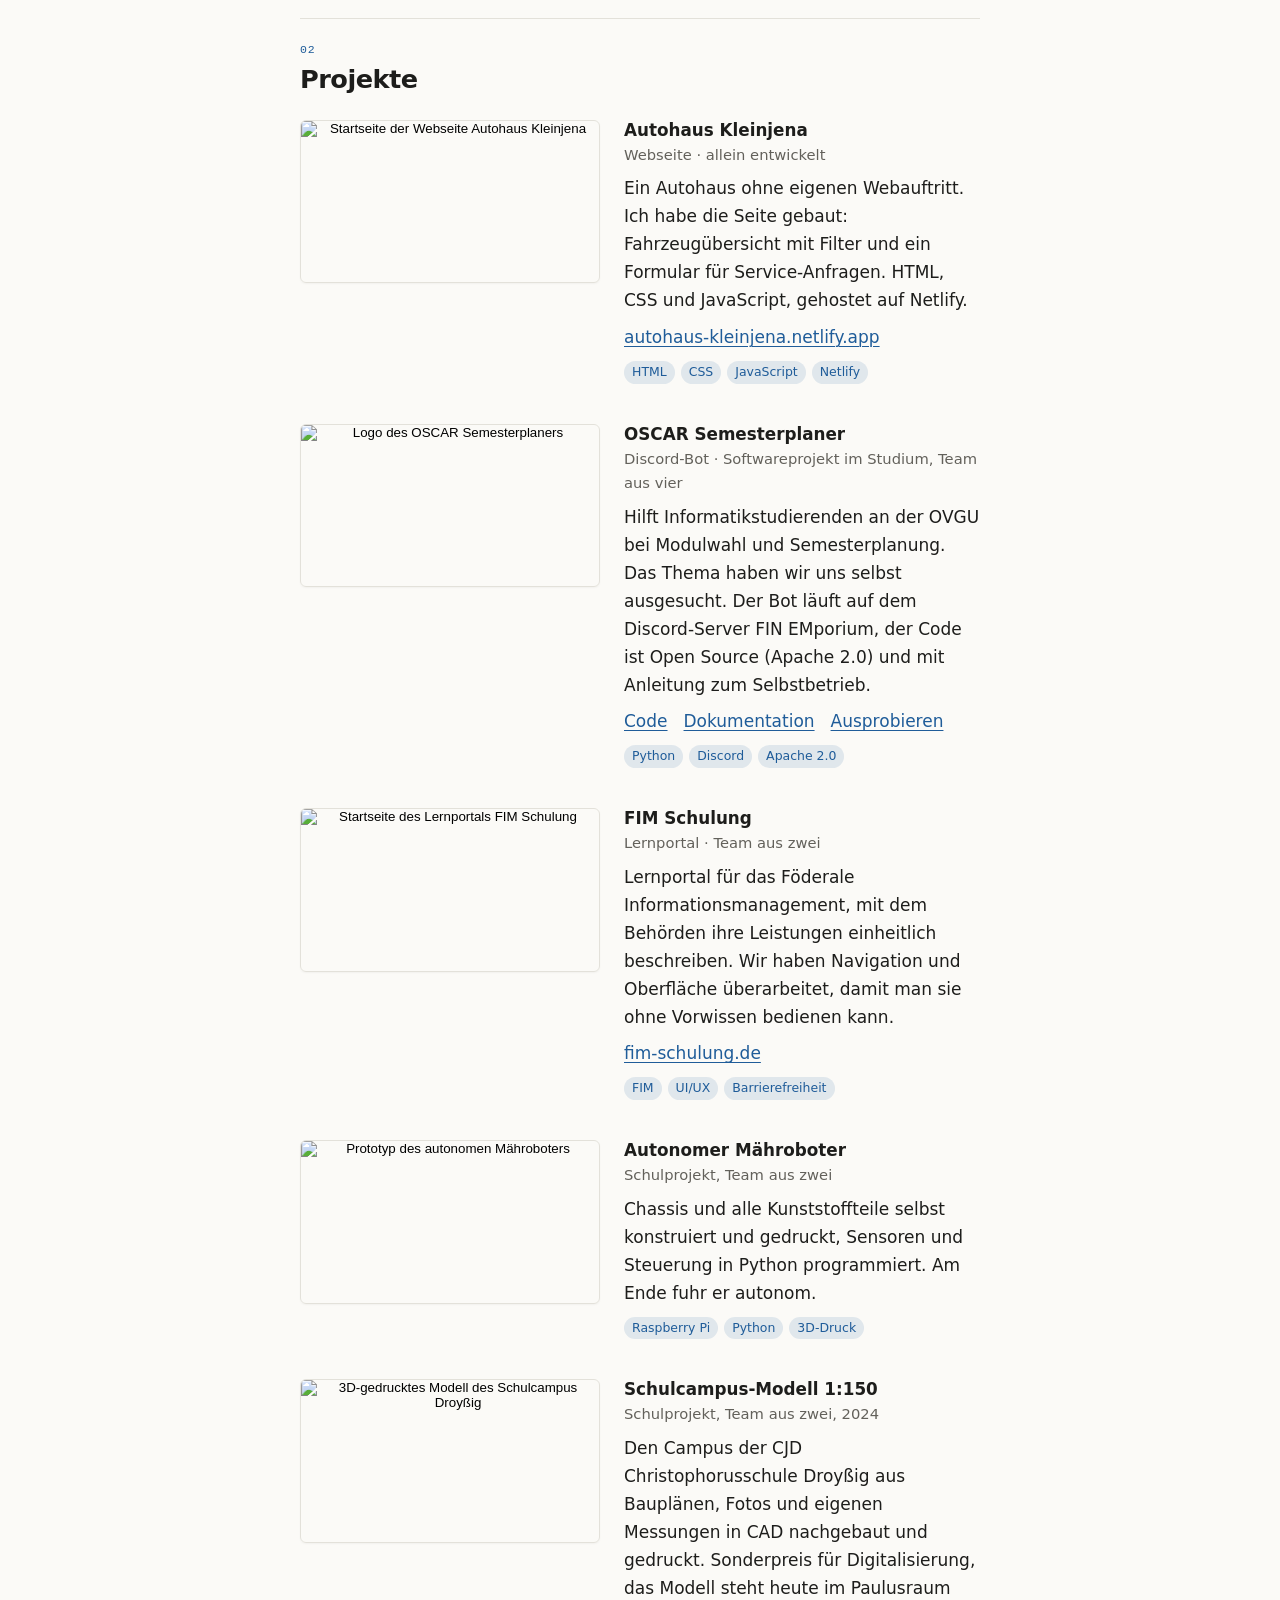
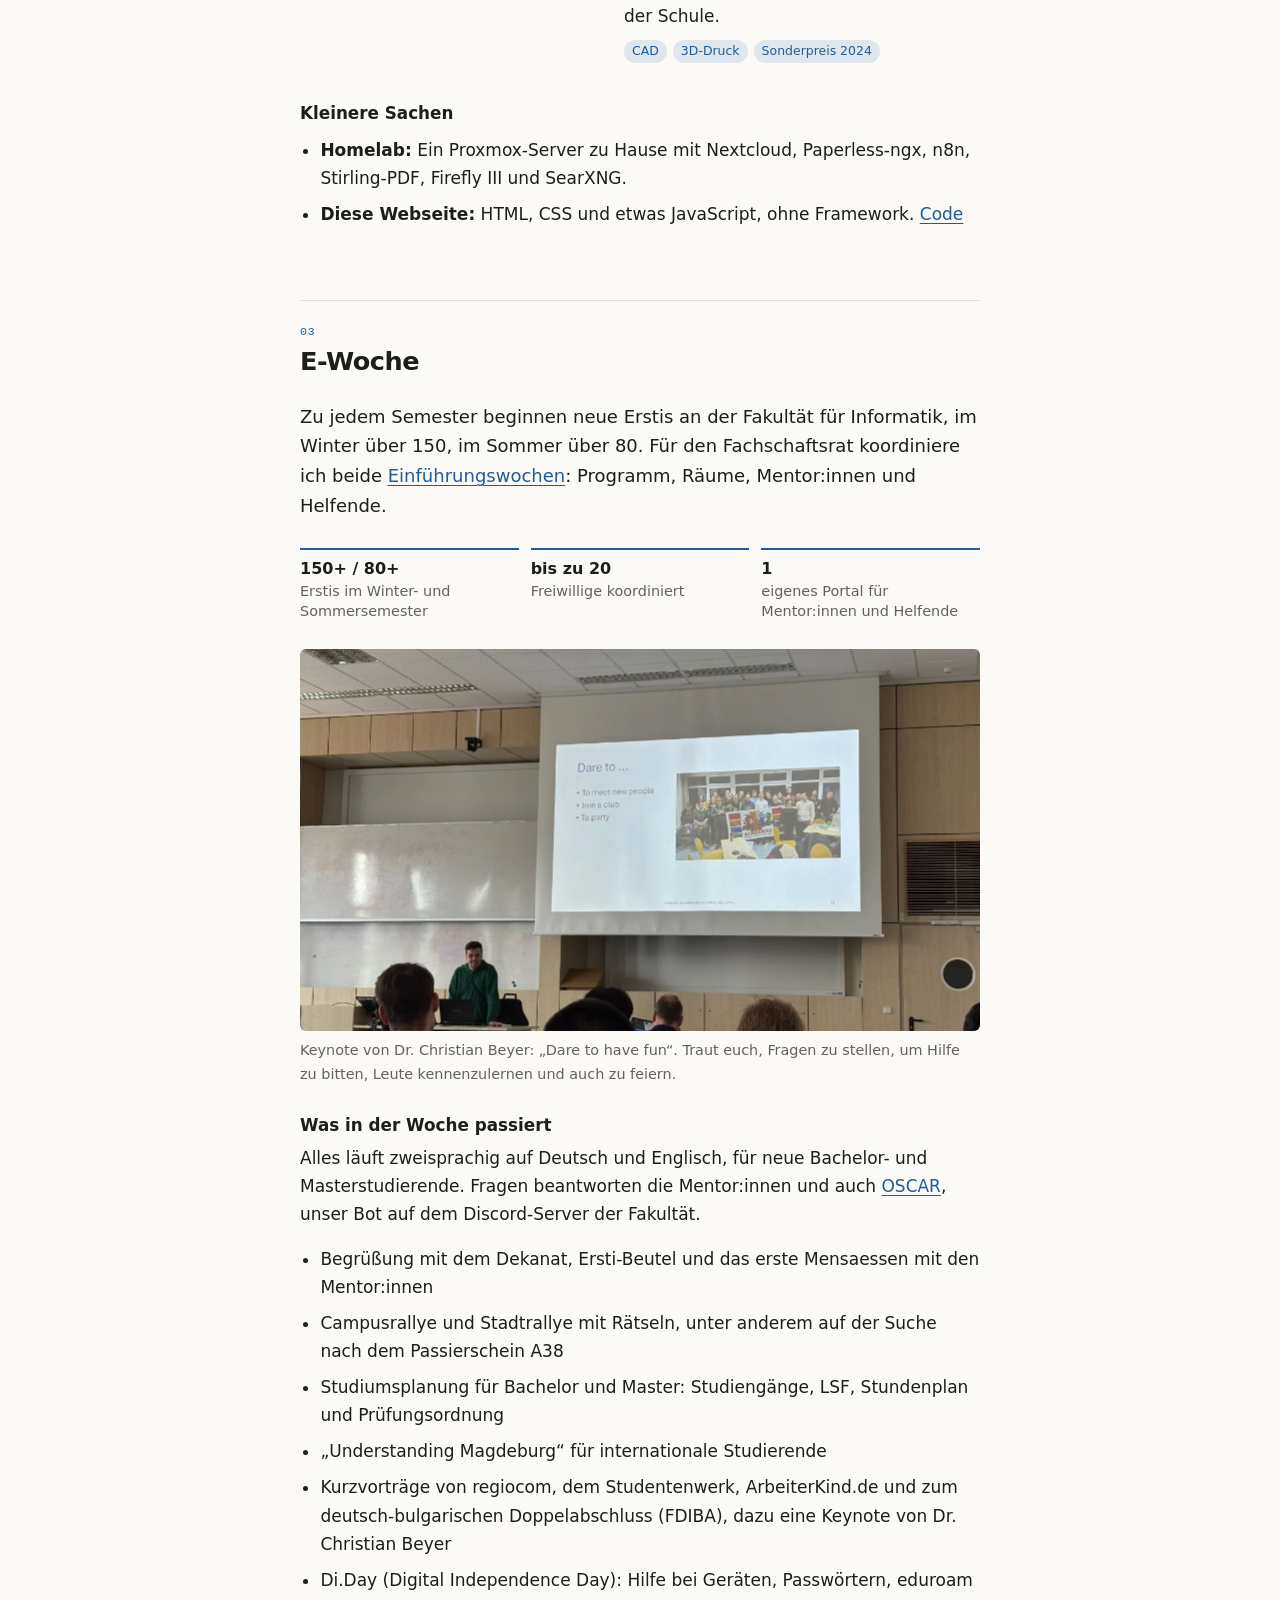
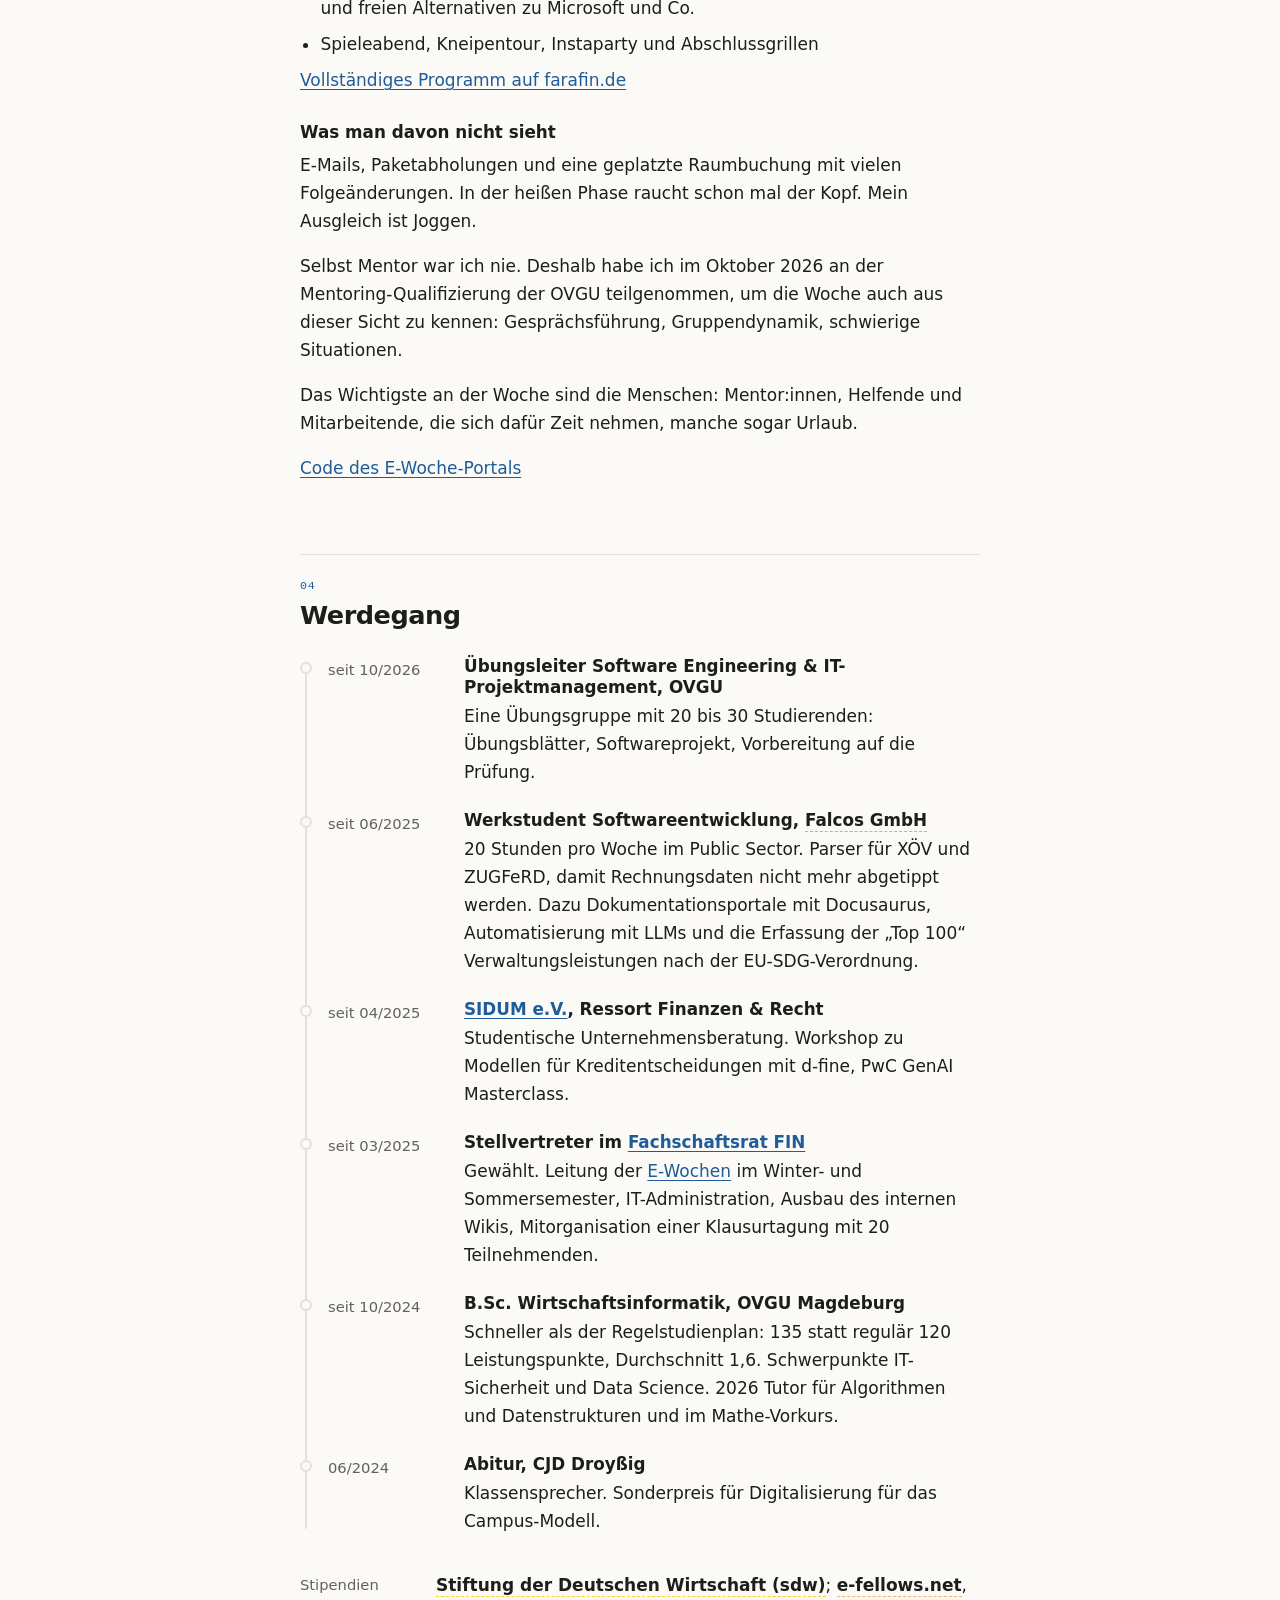
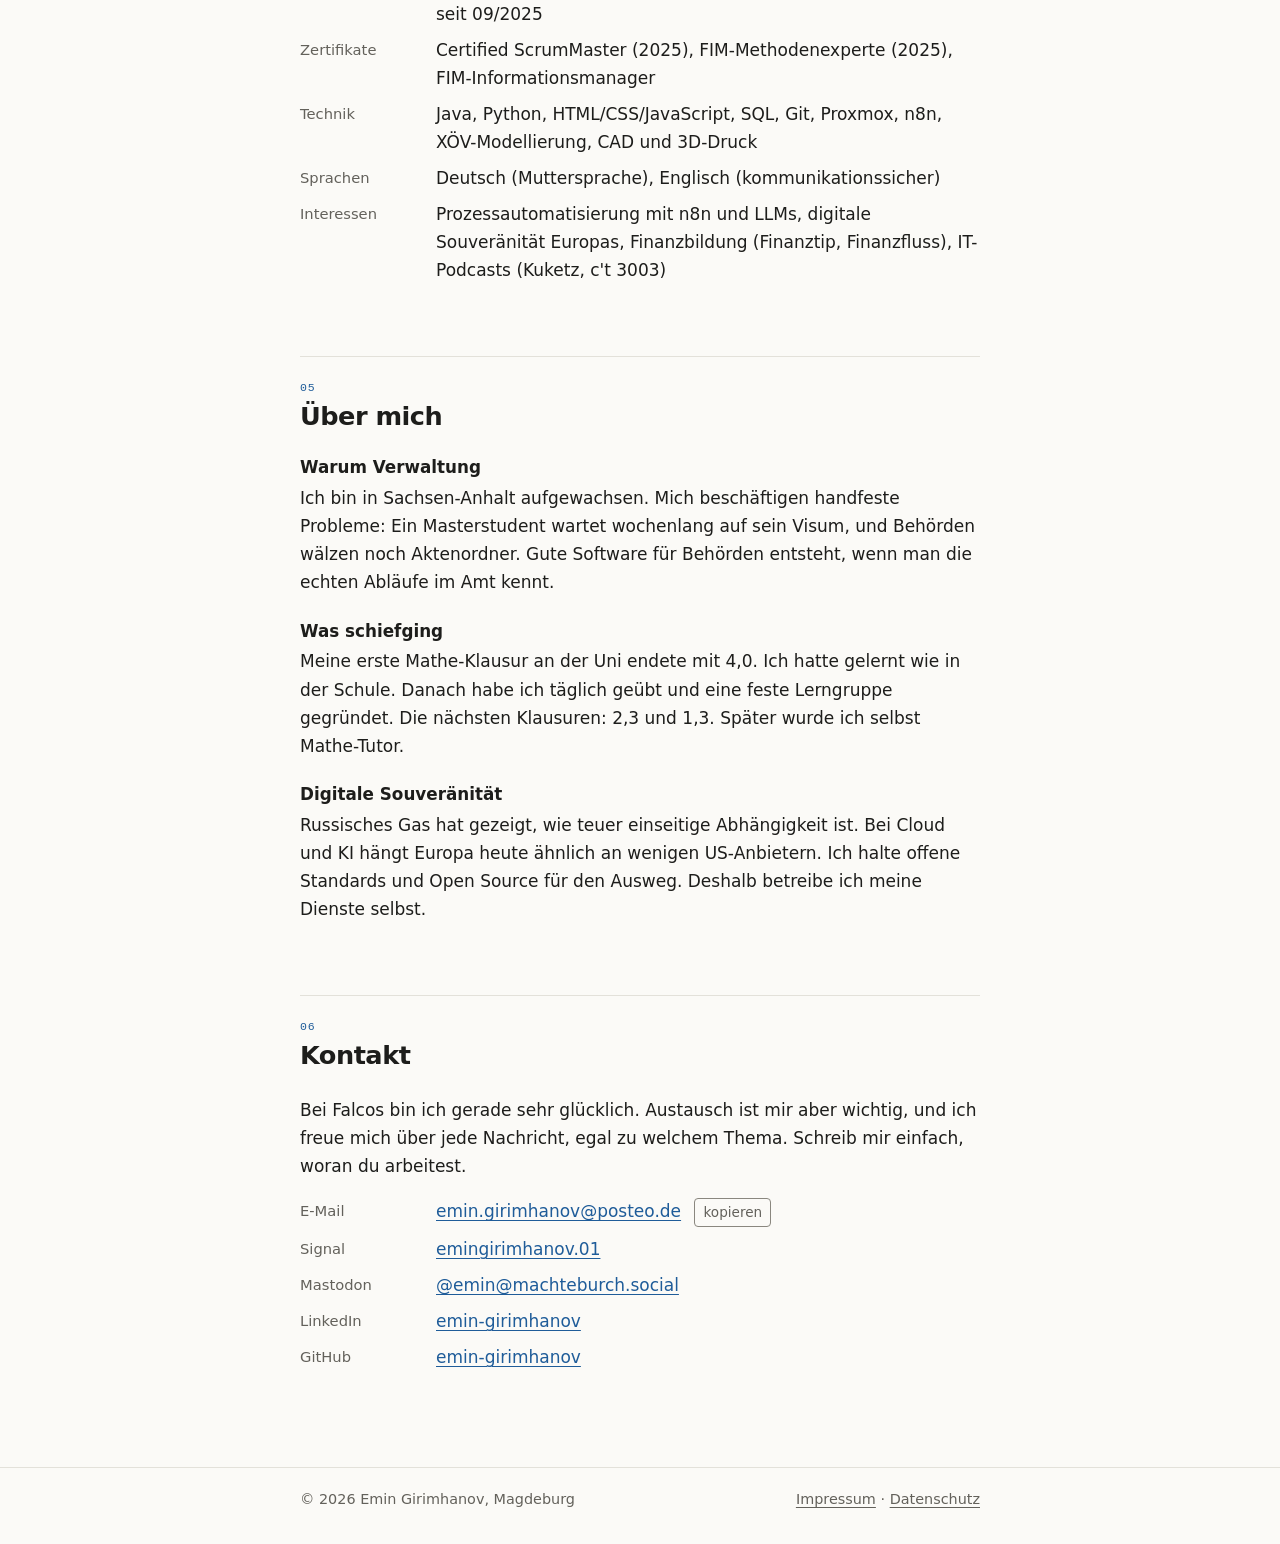
==== commit af89455a: "content: neuer Einleitungstext, sdw-Farbe #ffca00 - Einleitung: Team bei Falcos fuer schnelle, digit" ====
--- a/index.html
+++ b/index.html
@@ -296,8 +296,8 @@
             </figure>
         </section>
 
-        <p class="lead" data-de="Ich studiere Wirtschaftsinformatik an der <a href=&quot;https://www.ovgu.de/&quot; class=&quot;ovgu-link&quot;>OVGU Magdeburg</a> und arbeite als Werkstudent bei der <a href=&quot;https://falcos.de&quot; class=&quot;falcos-link&quot;>Falcos GmbH</a>. Dort schreibe ich Software für Behörden, zum Beispiel Parser für Rechnungen nach den Standards XÖV und ZUGFeRD. An der Fakultät für Informatik leite ich eine Übung in Software Engineering &amp; IT-Projektmanagement." data-en="I study business informatics at <a href=&quot;https://www.ovgu.de/&quot; class=&quot;ovgu-link&quot;>OVGU Magdeburg</a> and work as a working student at <a href=&quot;https://falcos.de&quot; class=&quot;falcos-link&quot;>Falcos GmbH</a>. There I write software for public authorities, for example parsers for invoices in the XÖV and ZUGFeRD standards. At the Faculty of Computer Science I lead an exercise group in Software Engineering &amp; IT-Projektmanagement.">
-            Ich studiere Wirtschaftsinformatik an der <a href="https://www.ovgu.de/" class="ovgu-link" target="_blank" rel="noopener noreferrer">OVGU Magdeburg</a> und arbeite als Werkstudent bei der <a href="https://falcos.de" class="falcos-link" target="_blank" rel="noopener noreferrer">Falcos GmbH</a>. Dort schreibe ich Software für Behörden, zum Beispiel Parser für Rechnungen nach den Standards XÖV und ZUGFeRD. An der Fakultät für Informatik leite ich eine Übung in Software Engineering &amp; IT-Projektmanagement.
+        <p class="lead" data-de="Ich studiere Wirtschaftsinformatik an der <a href=&quot;https://www.ovgu.de/&quot; class=&quot;ovgu-link&quot;>OVGU Magdeburg</a> und arbeite als Werkstudent bei der <a href=&quot;https://falcos.de&quot; class=&quot;falcos-link&quot;>Falcos GmbH</a>. Dort bauen wir im Team an einer Verwaltung, die schnell und digital funktioniert: Rechnungen, die Software liest, statt dass jemand sie abtippt. An der Fakultät für Informatik gebe ich weiter, was ich gelernt habe: als Übungsleiter in Software Engineering &amp; IT-Projektmanagement und als Tutor in Algorithmen und Datenstrukturen. Außerdem arbeite ich als wissenschaftliche Hilfskraft in der AG WIF." data-en="I study business informatics at <a href=&quot;https://www.ovgu.de/&quot; class=&quot;ovgu-link&quot;>OVGU Magdeburg</a> and work as a working student at <a href=&quot;https://falcos.de&quot; class=&quot;falcos-link&quot;>Falcos GmbH</a>. There my team and I build towards a public administration that is fast and digital: invoices that software reads instead of someone typing them in. At the Faculty of Computer Science I pass on what I have learned: as a teaching assistant in Software Engineering &amp; IT-Projektmanagement and as a tutor in Algorithms and Data Structures. I also work as a student research assistant in the AG WIF group.">
+            Ich studiere Wirtschaftsinformatik an der <a href="https://www.ovgu.de/" class="ovgu-link" target="_blank" rel="noopener noreferrer">OVGU Magdeburg</a> und arbeite als Werkstudent bei der <a href="https://falcos.de" class="falcos-link" target="_blank" rel="noopener noreferrer">Falcos GmbH</a>. Dort bauen wir im Team an einer Verwaltung, die schnell und digital funktioniert: Rechnungen, die Software liest, statt dass jemand sie abtippt. An der Fakultät für Informatik gebe ich weiter, was ich gelernt habe: als Übungsleiter in Software Engineering &amp; IT-Projektmanagement und als Tutor in Algorithmen und Datenstrukturen. Außerdem arbeite ich als wissenschaftliche Hilfskraft in der AG WIF.
         </p>
 
         <ul class="quick-facts">
--- a/style.css
+++ b/style.css
@@ -16,6 +16,10 @@
     --efellows: #a84f00;
     --efellows-soft: rgb(254 124 9 / 0.6);
     --efellows-glow: rgb(254 124 9 / 0.4);
+    /* sdw-Gelb #ffca00: als Text auf hellem Grund zu blass, daher dort dunkler Ton gleicher Farbe */
+    --sdw: #8a6c00;
+    --sdw-soft: rgb(255 202 0 / 0.85);
+    --sdw-glow: rgb(255 202 0 / 0.45);
     color-scheme: light;
     --font: 'Plus Jakarta Sans', system-ui, -apple-system, 'Segoe UI', sans-serif;
     --mono: 'Fira Code', ui-monospace, 'Cascadia Code', Consolas, monospace;
@@ -38,6 +42,9 @@
         --efellows: #fe7c09;
         --efellows-soft: rgb(254 124 9 / 0.55);
         --efellows-glow: rgb(254 124 9 / 0.65);
+        --sdw: #ffca00;
+        --sdw-soft: rgb(255 202 0 / 0.6);
+        --sdw-glow: rgb(255 202 0 / 0.55);
         color-scheme: dark;
     }
 }
@@ -58,6 +65,9 @@
     --efellows: #fe7c09;
     --efellows-soft: rgb(254 124 9 / 0.55);
     --efellows-glow: rgb(254 124 9 / 0.65);
+    --sdw: #ffca00;
+    --sdw-soft: rgb(255 202 0 / 0.6);
+    --sdw-glow: rgb(255 202 0 / 0.55);
     color-scheme: dark;
 }
 
@@ -148,7 +158,7 @@
     text-shadow: 0 0 14px var(--brand-glow);
 }
 .falcos-link { --brand: var(--falcos); --brand-soft: var(--falcos-soft); --brand-glow: var(--falcos-glow); }
-.sdw-link { --brand: var(--accent); --brand-soft: color-mix(in srgb, var(--accent) 55%, transparent); --brand-glow: color-mix(in srgb, var(--accent) 35%, transparent); }
+.sdw-link { --brand: var(--sdw); --brand-soft: var(--sdw-soft); --brand-glow: var(--sdw-glow); }
 .ovgu-link { --brand: var(--ovgu); --brand-soft: var(--ovgu-soft); --brand-glow: var(--ovgu-glow); }
 .efellows-link { --brand: var(--efellows); --brand-soft: var(--efellows-soft); --brand-glow: var(--efellows-glow); white-space: nowrap; }
 
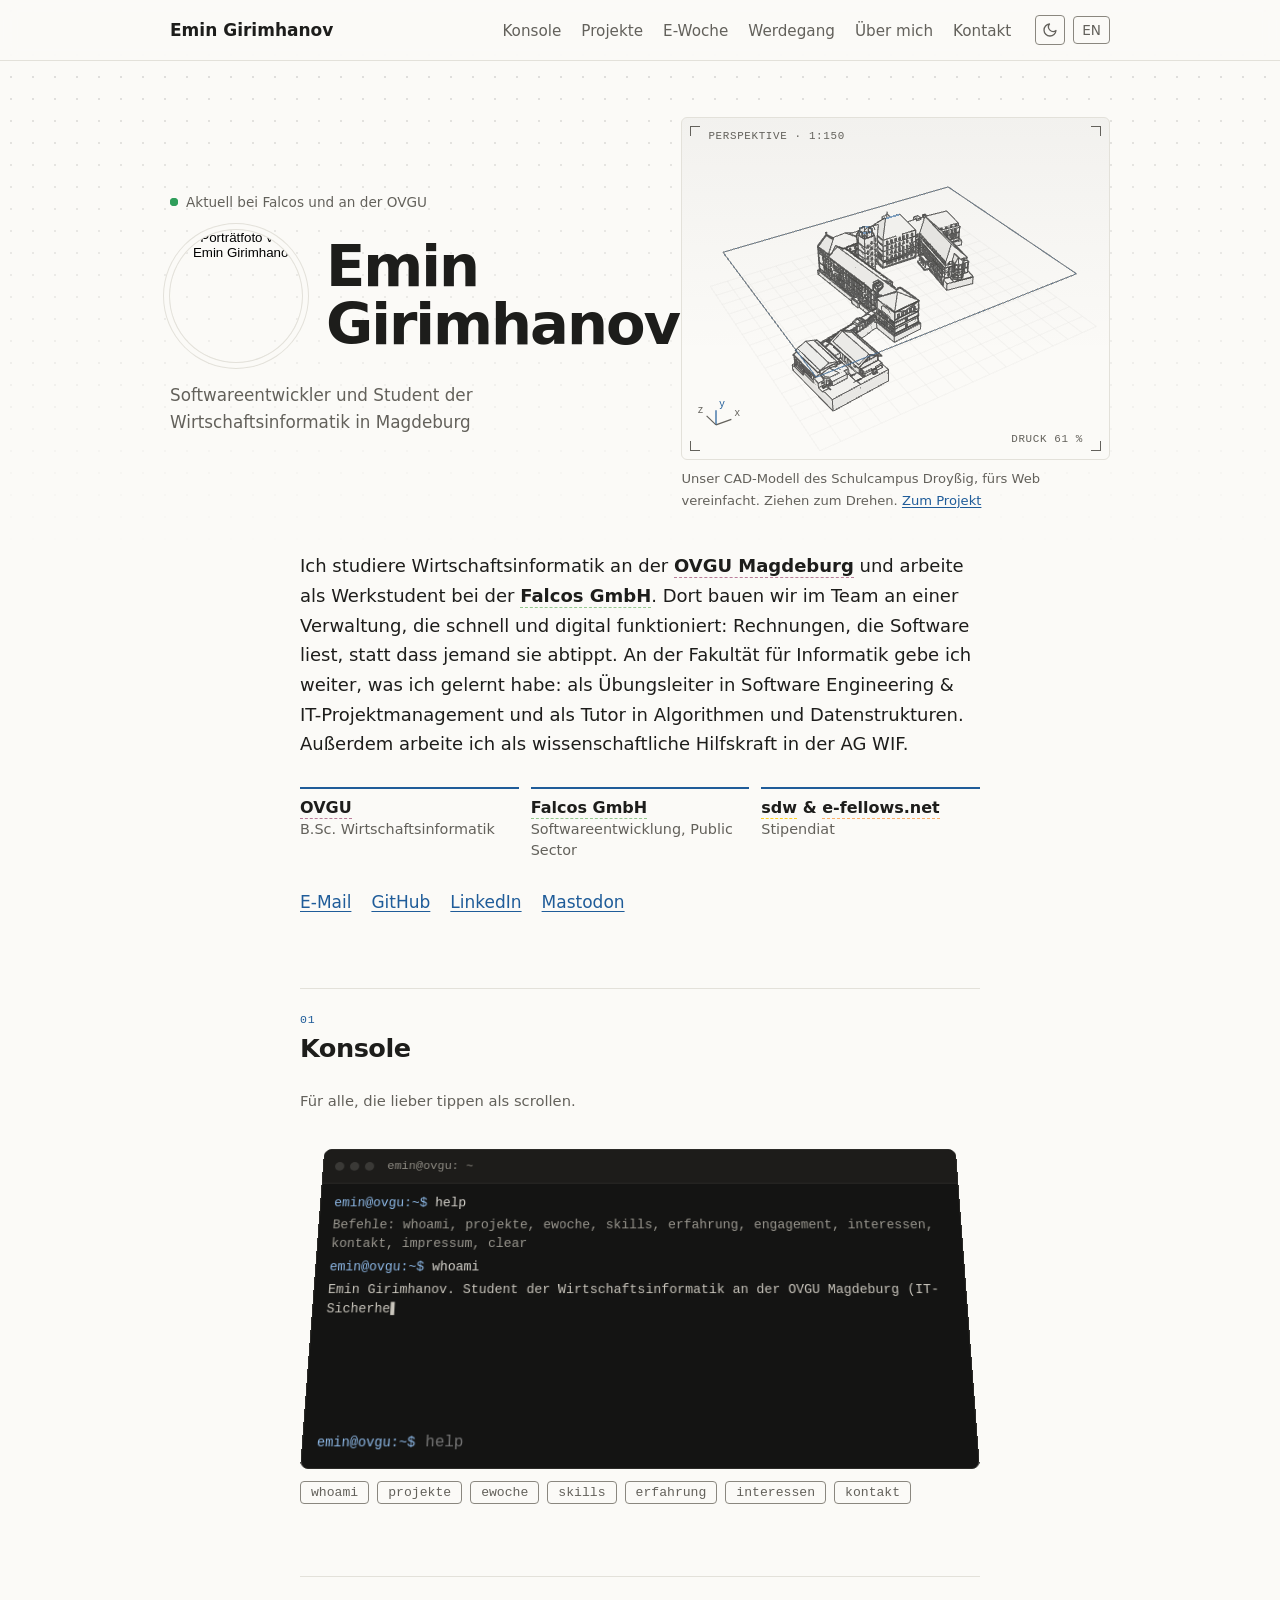
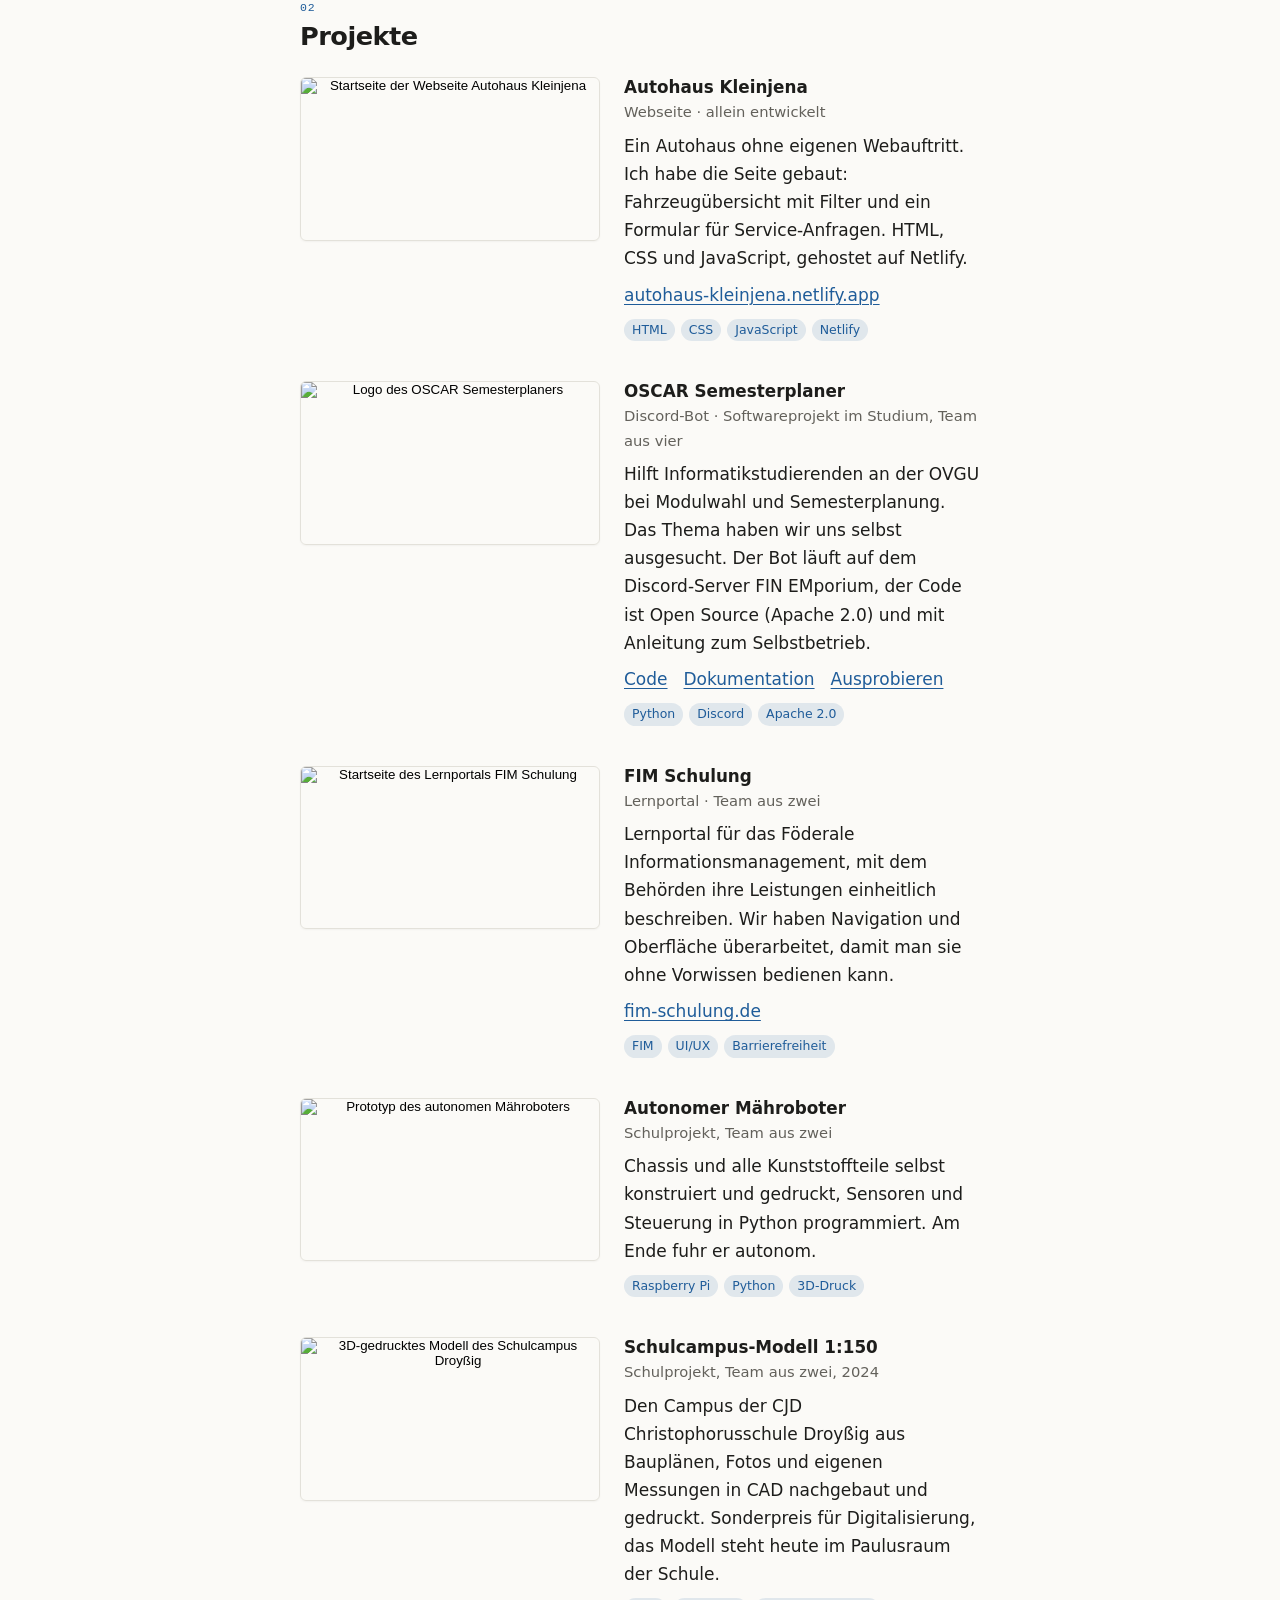
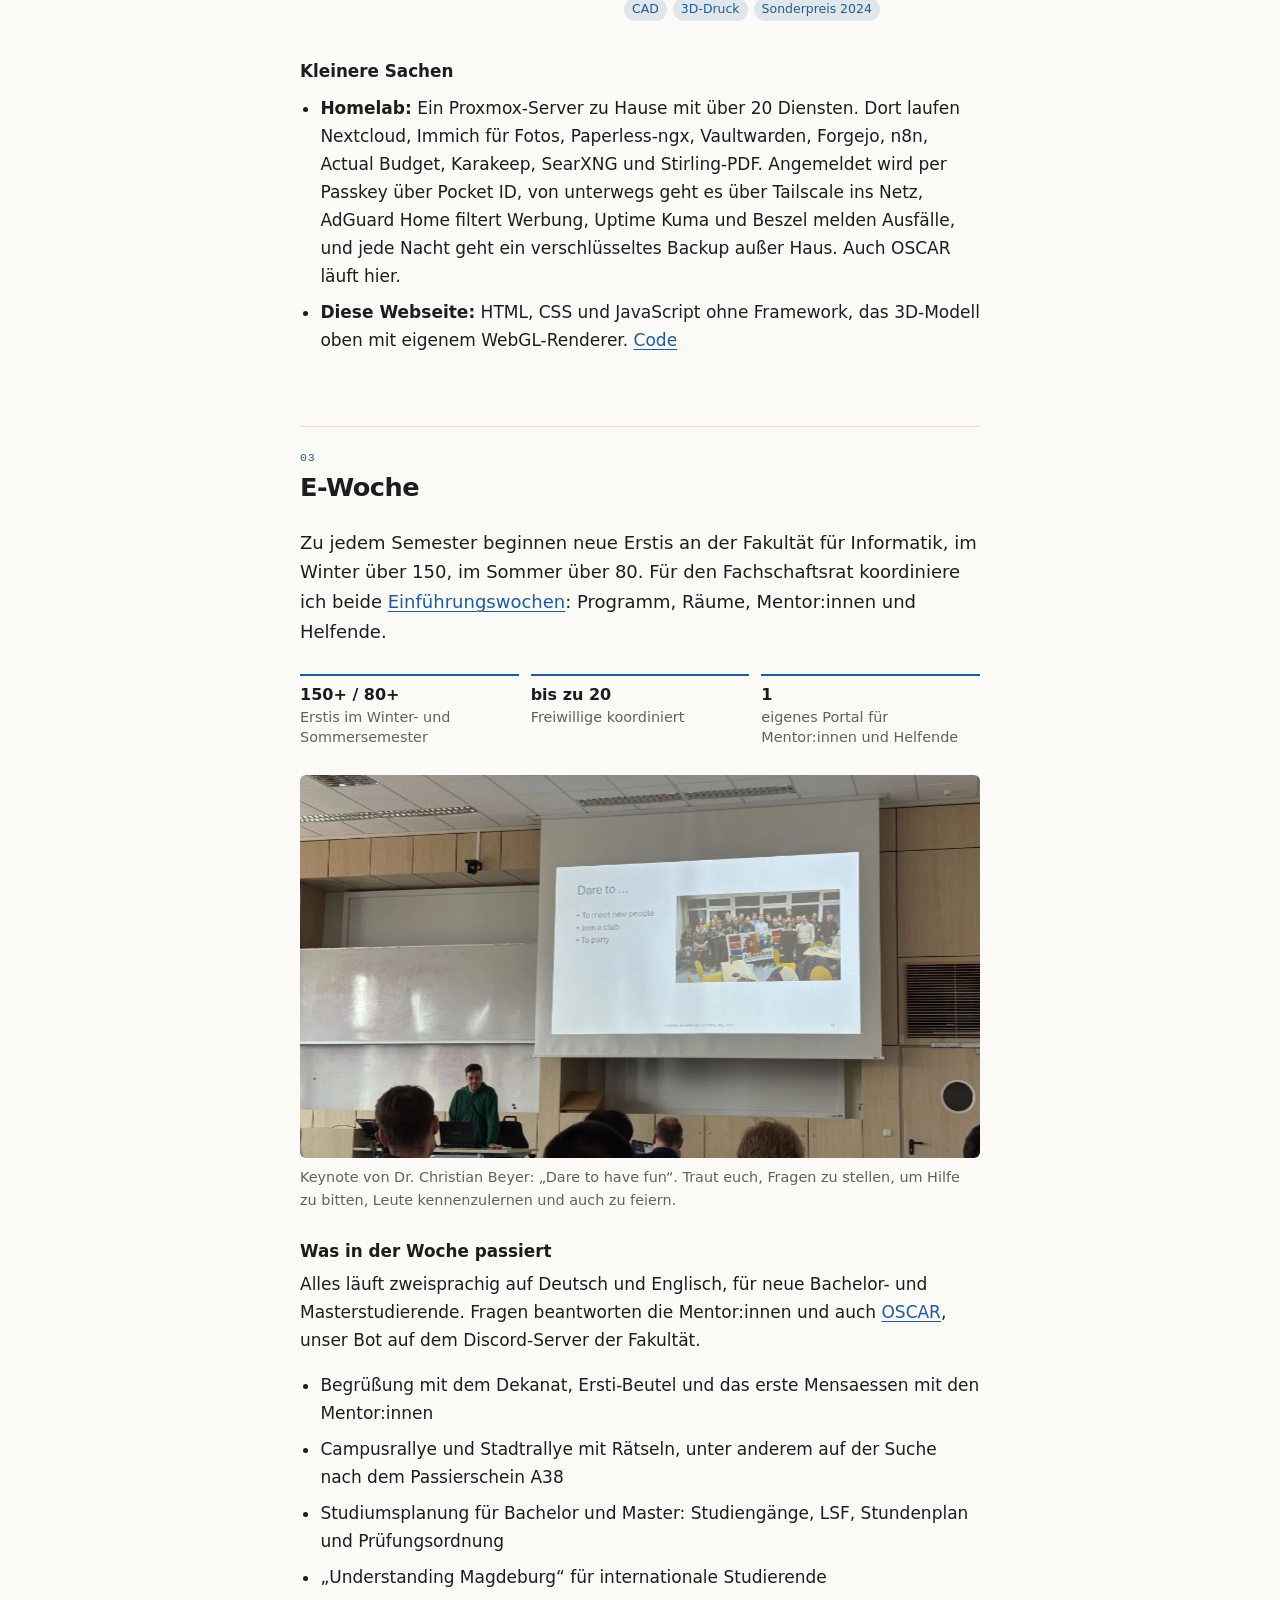
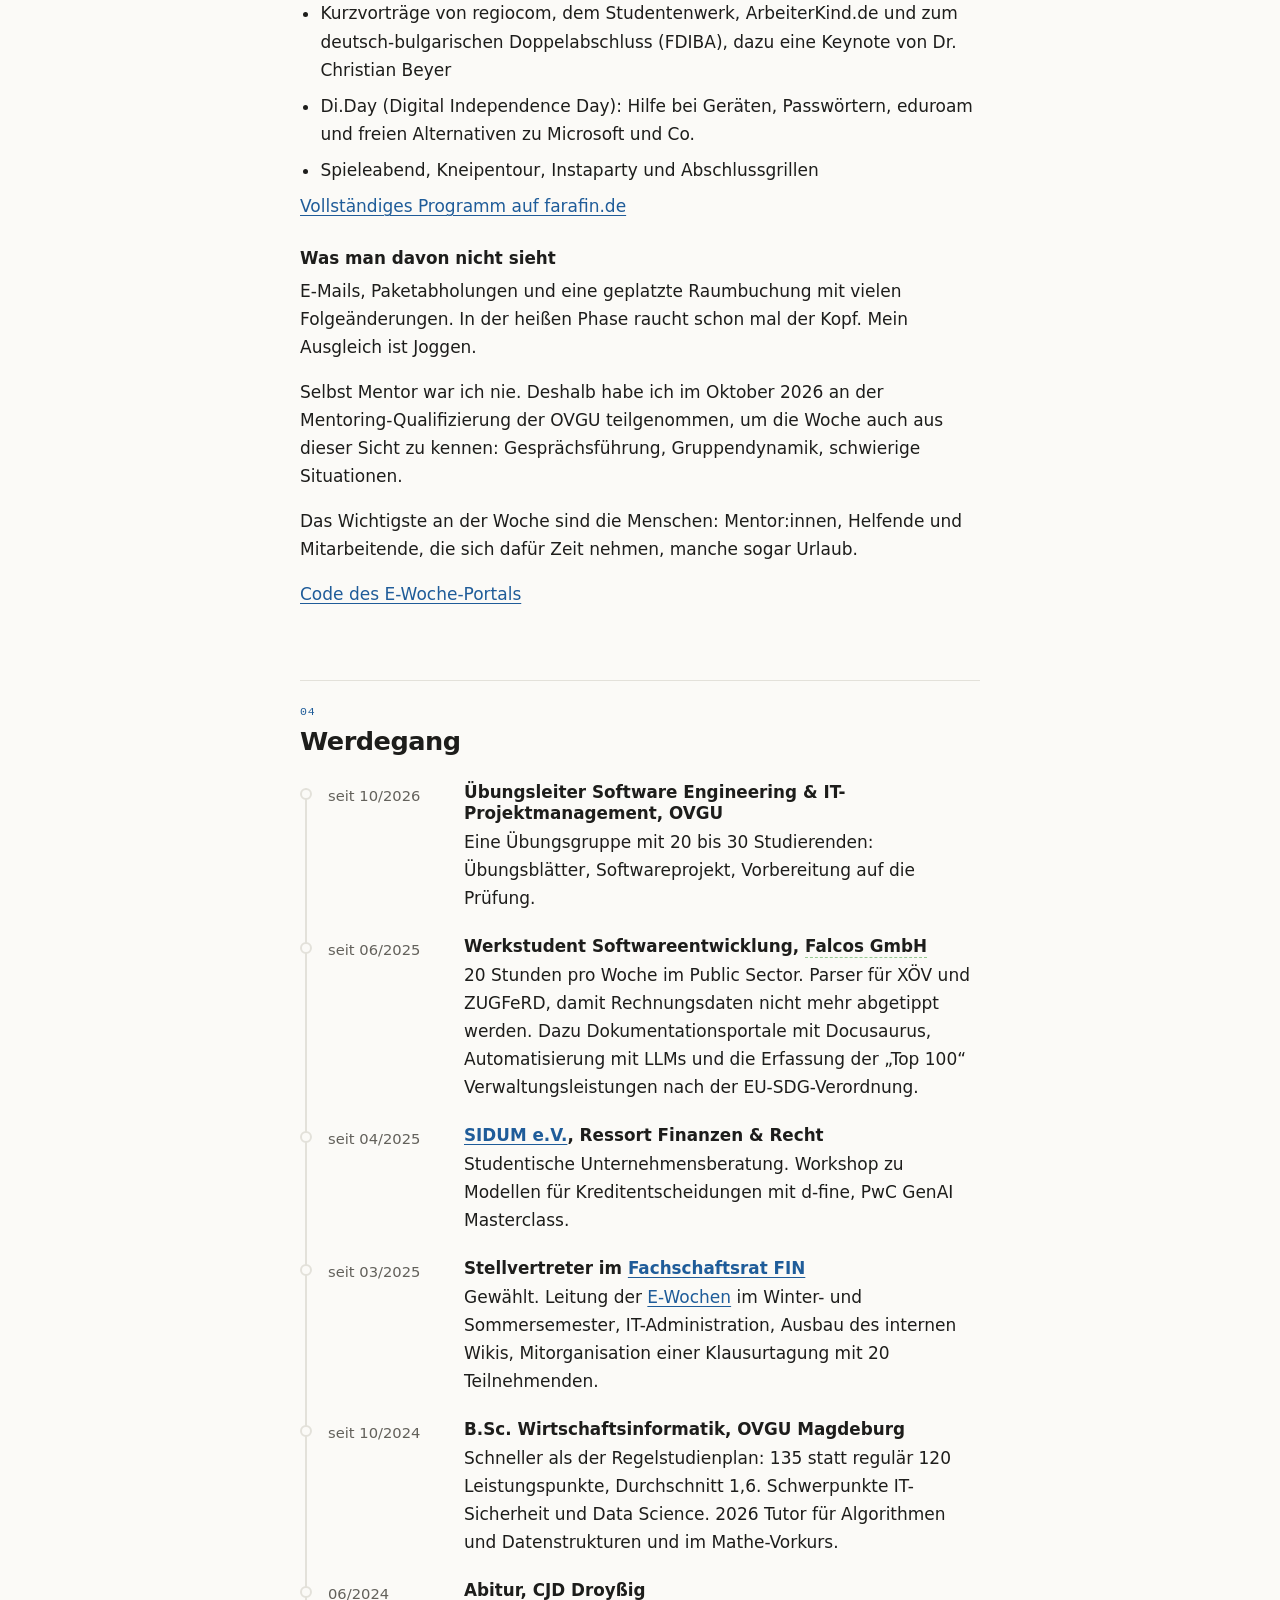
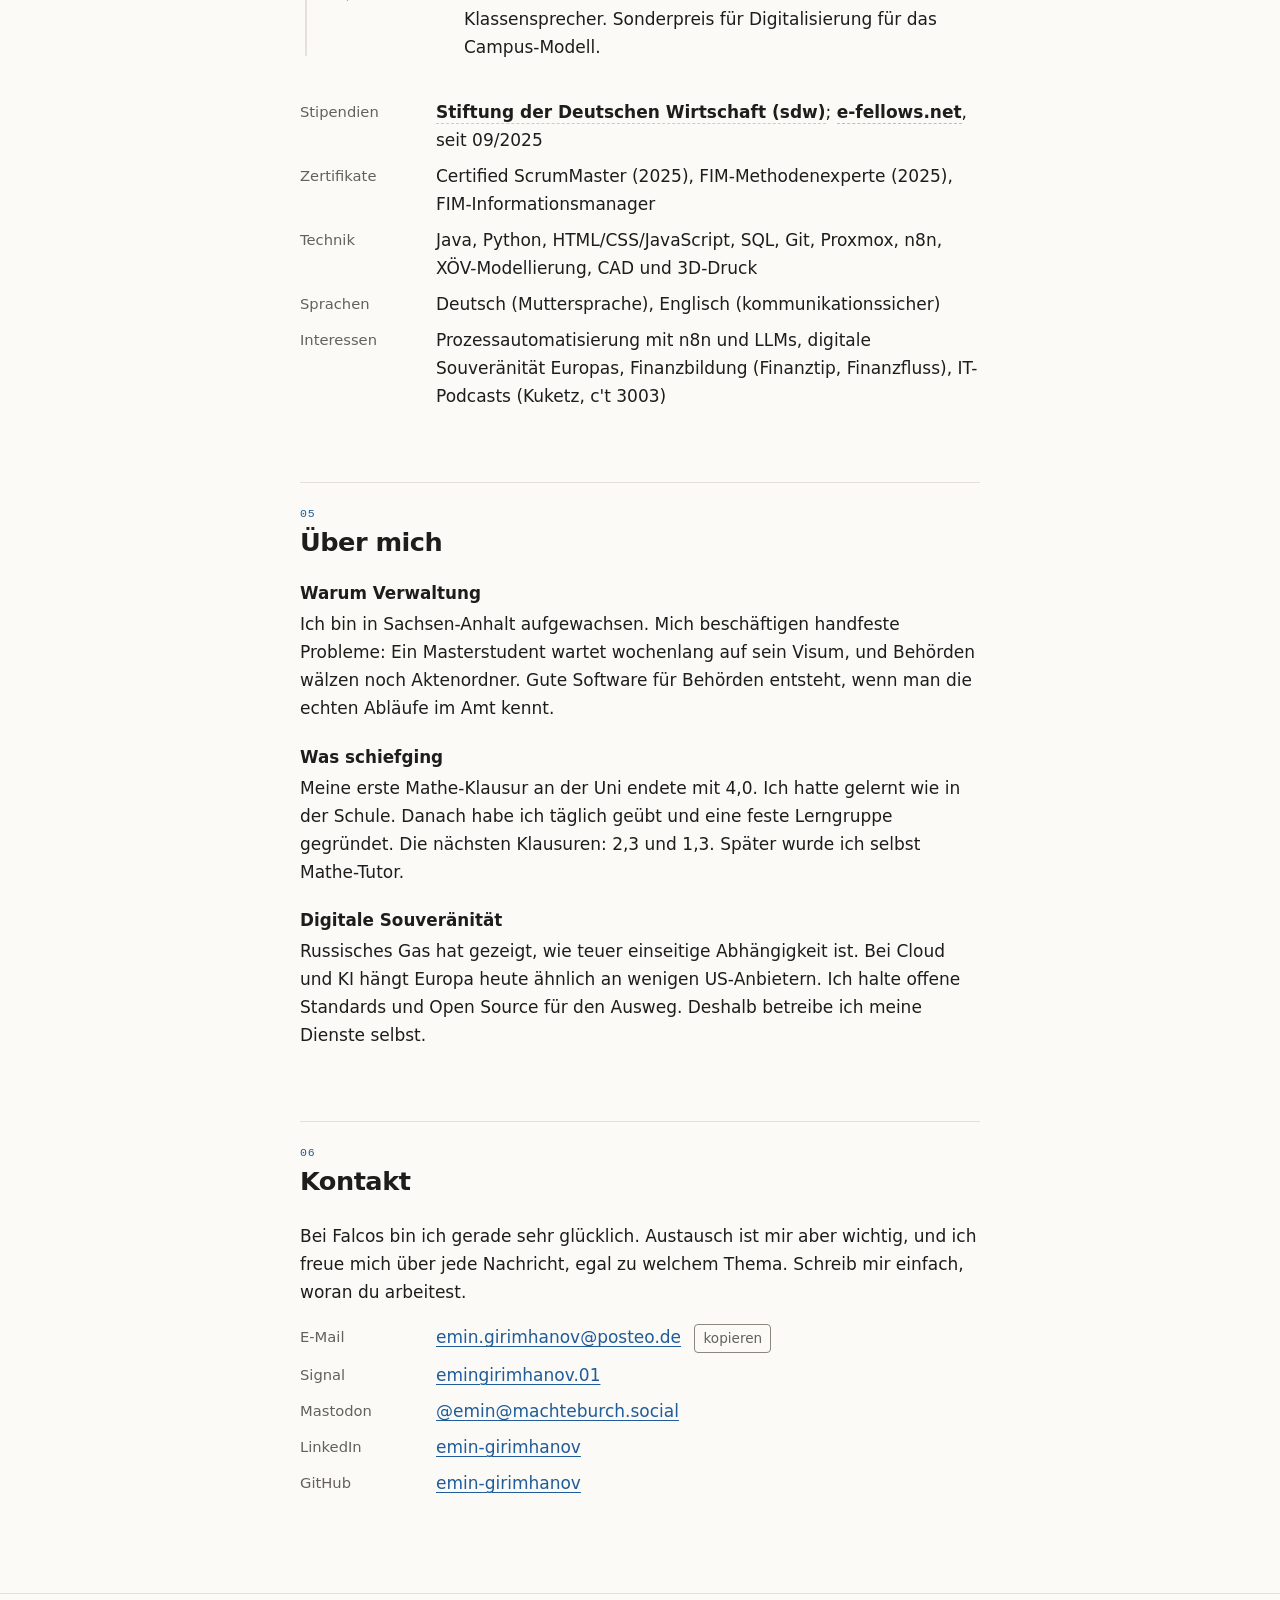
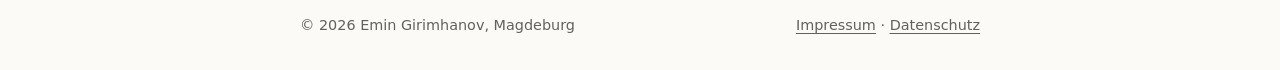
==== commit 00fde251: "content: Homelab aktualisiert (ueber 20 Dienste), Webseiten-Eintrag mit WebGL Co-Authored-By: Claude" ====
--- a/index.html
+++ b/index.html
@@ -405,8 +405,8 @@
 
             <h3 class="sub" data-de="Kleinere Sachen" data-en="Smaller things">Kleinere Sachen</h3>
             <ul class="plain-list">
-                <li data-de="<strong>Homelab:</strong> Ein Proxmox-Server zu Hause mit Nextcloud, Paperless-ngx, n8n, Stirling-PDF, Firefly III und SearXNG." data-en="<strong>Homelab:</strong> a Proxmox server at home running Nextcloud, Paperless-ngx, n8n, Stirling-PDF, Firefly III and SearXNG."><strong>Homelab:</strong> Ein Proxmox-Server zu Hause mit Nextcloud, Paperless-ngx, n8n, Stirling-PDF, Firefly III und SearXNG.</li>
-                <li data-de="<strong>Diese Webseite:</strong> HTML, CSS und etwas JavaScript, ohne Framework. <a href=&quot;https://github.com/emin-girimhanov/emin-girimhanov&quot;>Code</a>" data-en="<strong>This website:</strong> HTML, CSS and a little JavaScript, no framework. <a href=&quot;https://github.com/emin-girimhanov/emin-girimhanov&quot;>Code</a>"><strong>Diese Webseite:</strong> HTML, CSS und etwas JavaScript, ohne Framework. <a href="https://github.com/emin-girimhanov/emin-girimhanov" target="_blank" rel="noopener noreferrer">Code</a></li>
+                <li data-de="<strong>Homelab:</strong> Ein Proxmox-Server zu Hause mit über 20 Diensten. Dort laufen Nextcloud, Immich für Fotos, Paperless-ngx, Vaultwarden, Forgejo, n8n, Actual Budget, Karakeep, SearXNG und Stirling-PDF. Angemeldet wird per Passkey über Pocket ID, von unterwegs geht es über Tailscale ins Netz, AdGuard Home filtert Werbung, Uptime Kuma und Beszel melden Ausfälle, und jede Nacht geht ein verschlüsseltes Backup außer Haus. Auch OSCAR läuft hier." data-en="<strong>Homelab:</strong> a Proxmox server at home running more than 20 services. It runs Nextcloud, Immich for photos, Paperless-ngx, Vaultwarden, Forgejo, n8n, Actual Budget, Karakeep, SearXNG and Stirling-PDF. Sign-in works with passkeys via Pocket ID, remote access goes through Tailscale, AdGuard Home blocks ads, Uptime Kuma and Beszel report outages, and an encrypted backup leaves the house every night. OSCAR runs here too."><strong>Homelab:</strong> Ein Proxmox-Server zu Hause mit über 20 Diensten. Dort laufen Nextcloud, Immich für Fotos, Paperless-ngx, Vaultwarden, Forgejo, n8n, Actual Budget, Karakeep, SearXNG und Stirling-PDF. Angemeldet wird per Passkey über Pocket ID, von unterwegs geht es über Tailscale ins Netz, AdGuard Home filtert Werbung, Uptime Kuma und Beszel melden Ausfälle, und jede Nacht geht ein verschlüsseltes Backup außer Haus. Auch OSCAR läuft hier.</li>
+                <li data-de="<strong>Diese Webseite:</strong> HTML, CSS und JavaScript ohne Framework, das 3D-Modell oben mit eigenem WebGL-Renderer. <a href=&quot;https://github.com/emin-girimhanov/emin-girimhanov&quot;>Code</a>" data-en="<strong>This website:</strong> HTML, CSS and JavaScript without a framework, the 3D model at the top with a hand-written WebGL renderer. <a href=&quot;https://github.com/emin-girimhanov/emin-girimhanov&quot;>Code</a>"><strong>Diese Webseite:</strong> HTML, CSS und JavaScript ohne Framework, das 3D-Modell oben mit eigenem WebGL-Renderer. <a href="https://github.com/emin-girimhanov/emin-girimhanov" target="_blank" rel="noopener noreferrer">Code</a></li>
             </ul>
         </section>
 
--- a/style.css
+++ b/style.css
@@ -244,8 +244,6 @@
 
 @media (max-width: 600px) {
     .hero { margin-top: 32px; }
-    .portrait { width: 56px; height: 56px; }
-    .portrait-btn { margin-bottom: 14px; }
     .role { font-size: 0.95rem; }
 }
 
@@ -317,7 +315,7 @@
 /* Einstieg: Text links, 3D-Ansicht rechts. Bricht aus der Textbreite aus. */
 .hero {
     display: grid;
-    grid-template-columns: minmax(0, 1fr) minmax(0, 1.15fr);
+    grid-template-columns: minmax(0, 1.1fr) minmax(0, 1fr);
     gap: 40px;
     align-items: center;
     margin: 56px 0 40px;
@@ -325,25 +323,41 @@
     margin-inline: calc(50% - min(470px, 50vw - 20px));
 }
 
-.portrait-btn { display: block; margin-bottom: 20px; border-radius: 50%; }
+/* Foto und Name nebeneinander, Status darueber, Rolle darunter */
+.intro {
+    display: grid;
+    grid-template-columns: auto minmax(0, 1fr);
+    grid-template-areas: "status status" "photo name" "role role";
+    column-gap: 24px;
+    align-items: center;
+}
+.intro .status { grid-area: status; margin-bottom: 16px; }
+.portrait-btn { grid-area: photo; display: block; border-radius: 50%; }
 .portrait {
-    width: 64px;
-    height: 64px;
+    width: 132px;
+    height: 132px;
     border-radius: 50%;
     object-fit: cover;
     transition: transform 0.2s ease;
-    box-shadow: 0 0 0 1px var(--line), 0 0 0 5px var(--bg), 0 0 0 6px var(--line);
+    box-shadow: 0 0 0 1px var(--line), 0 0 0 6px var(--bg), 0 0 0 7px var(--line);
 }
 
 h1 {
-    font-size: clamp(2.4rem, 5.2vw, 3.5rem);
+    grid-area: name;
+    font-size: clamp(2.6rem, 4.6vw, 3.6rem);
     font-weight: 700;
     letter-spacing: -0.035em;
-    line-height: 1.02;
-    margin: 4px 0 14px;
-}
-
-.role { color: var(--muted); margin: 0; max-width: 28ch; font-size: 1.05rem; }
+    line-height: 1.0;
+    margin: 0;
+}
+
+.role { grid-area: role; color: var(--muted); margin: 20px 0 0; max-width: 36ch; font-size: 1.05rem; }
+
+@media (max-width: 600px) {
+    .intro { column-gap: 16px; }
+    .portrait { width: 88px; height: 88px; }
+    h1 { font-size: clamp(2rem, 9vw, 2.6rem); }
+}
 
 /* CAD-Ansicht */
 .viewport { margin: 0; }
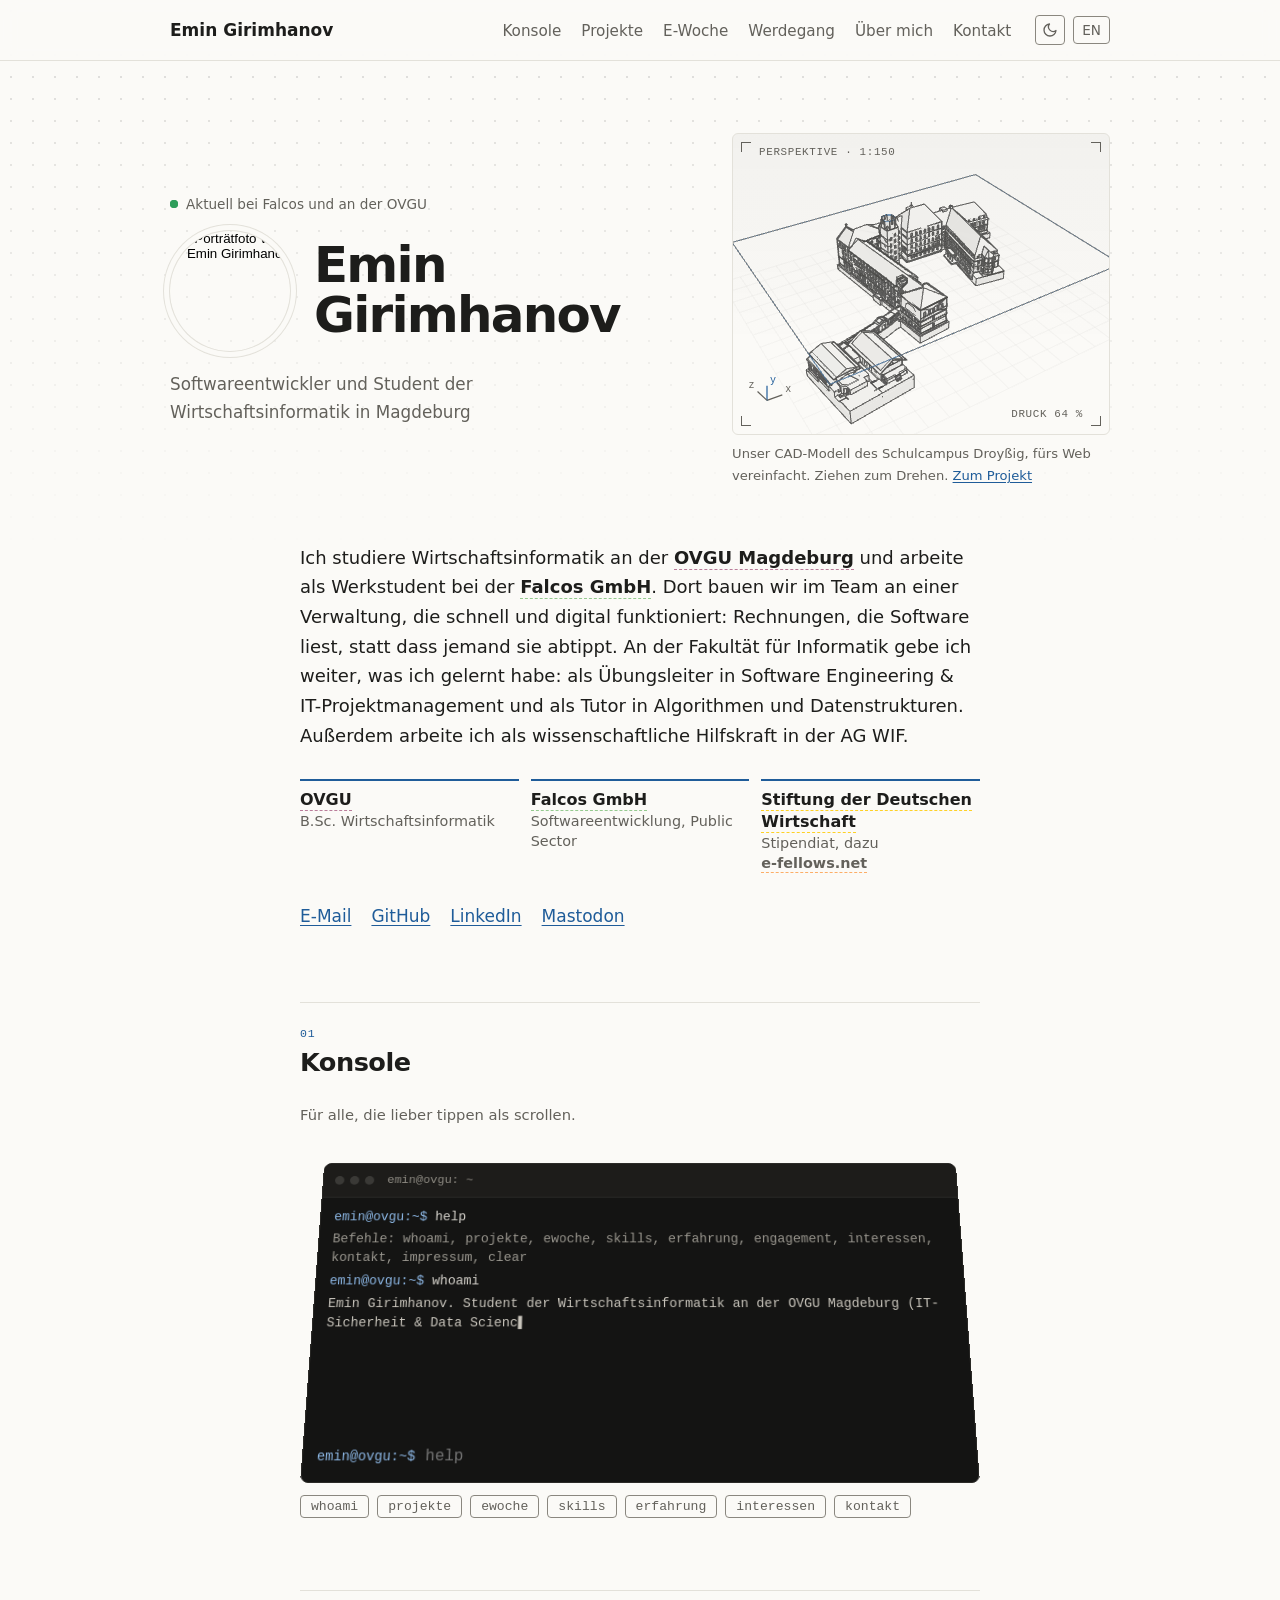
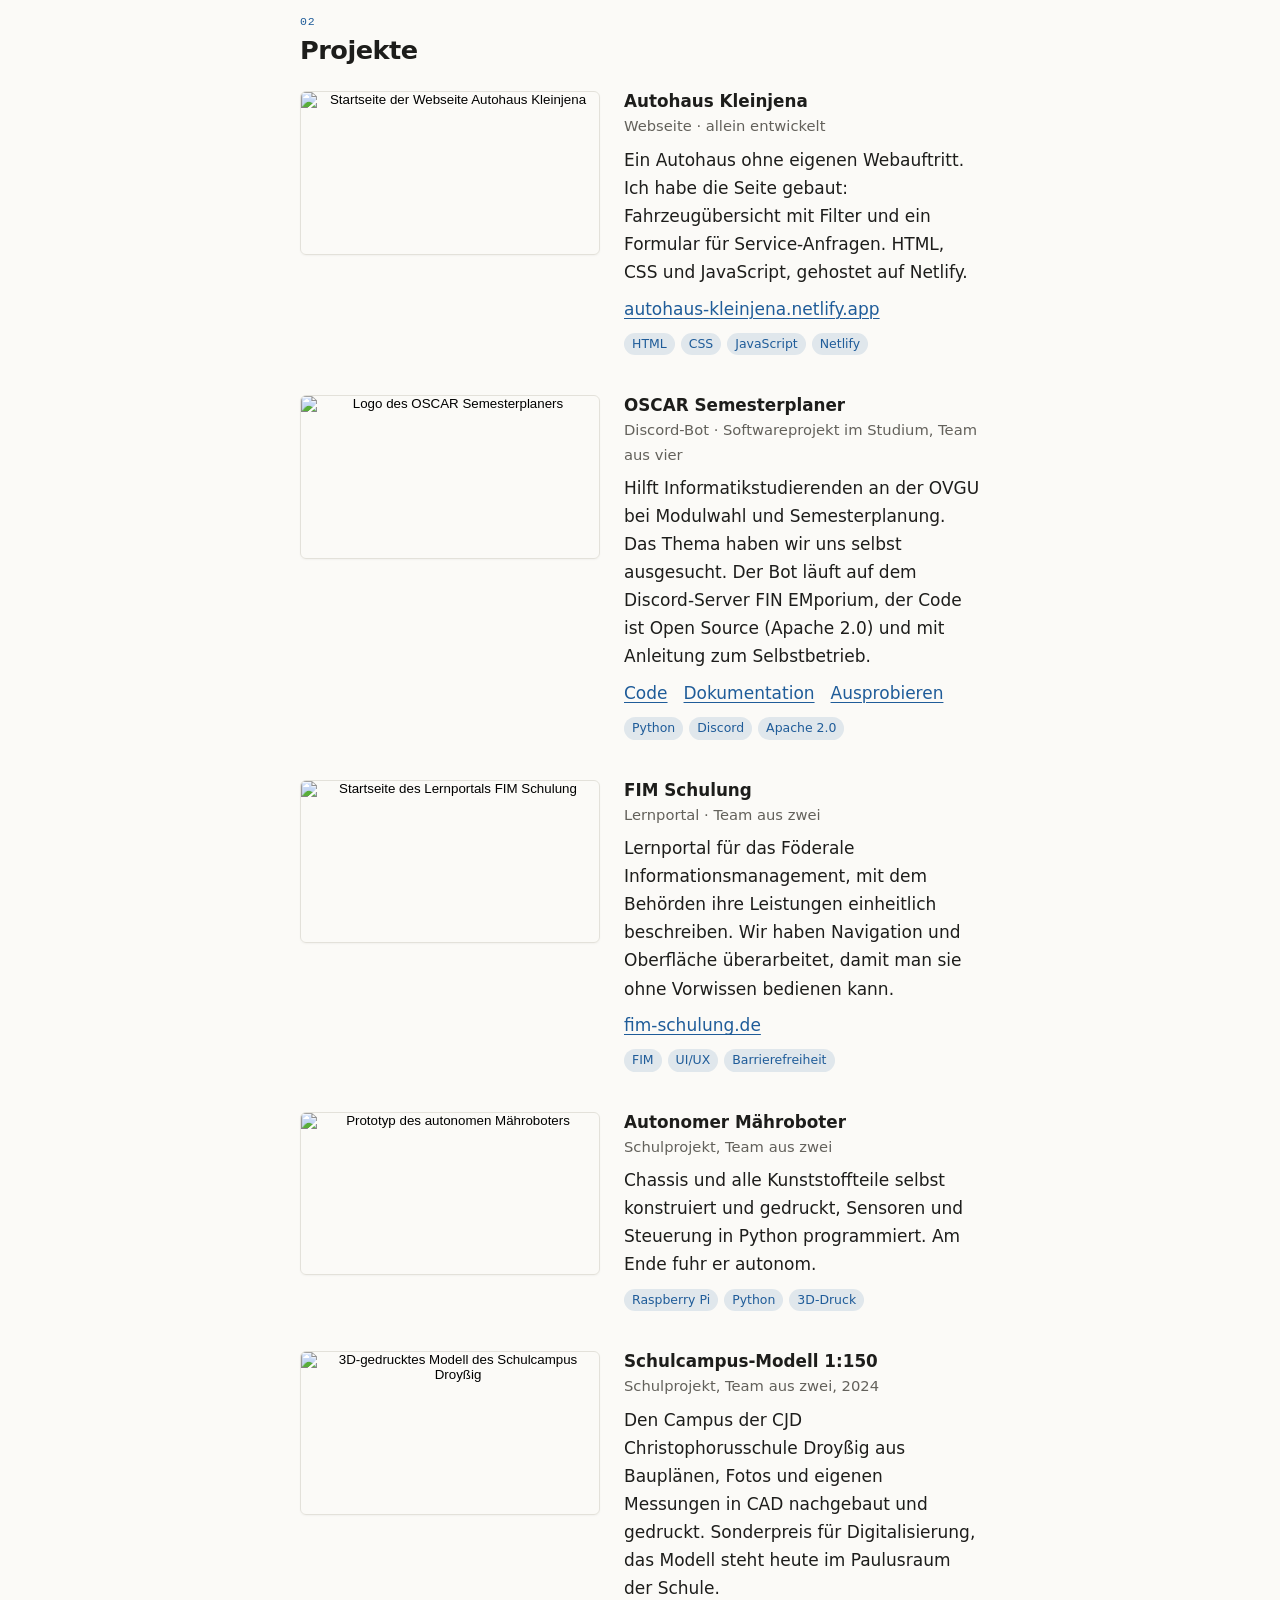
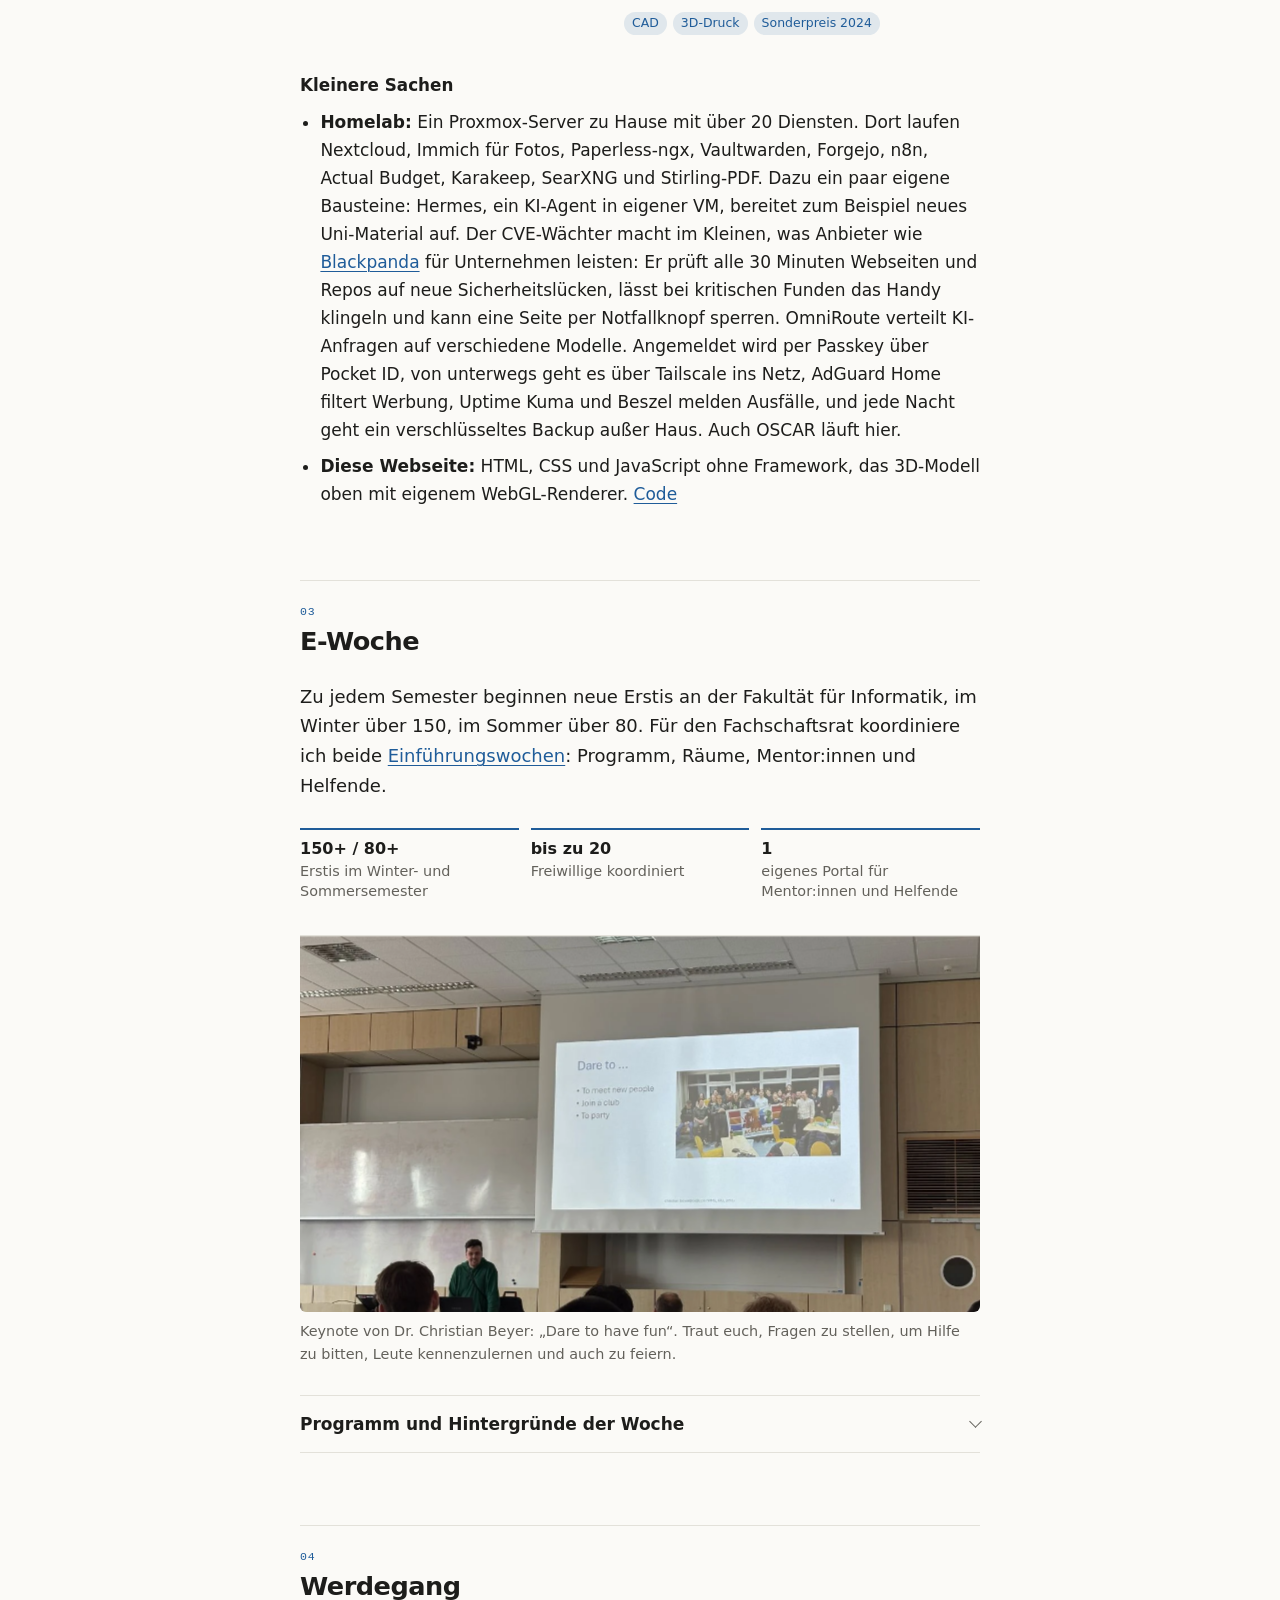
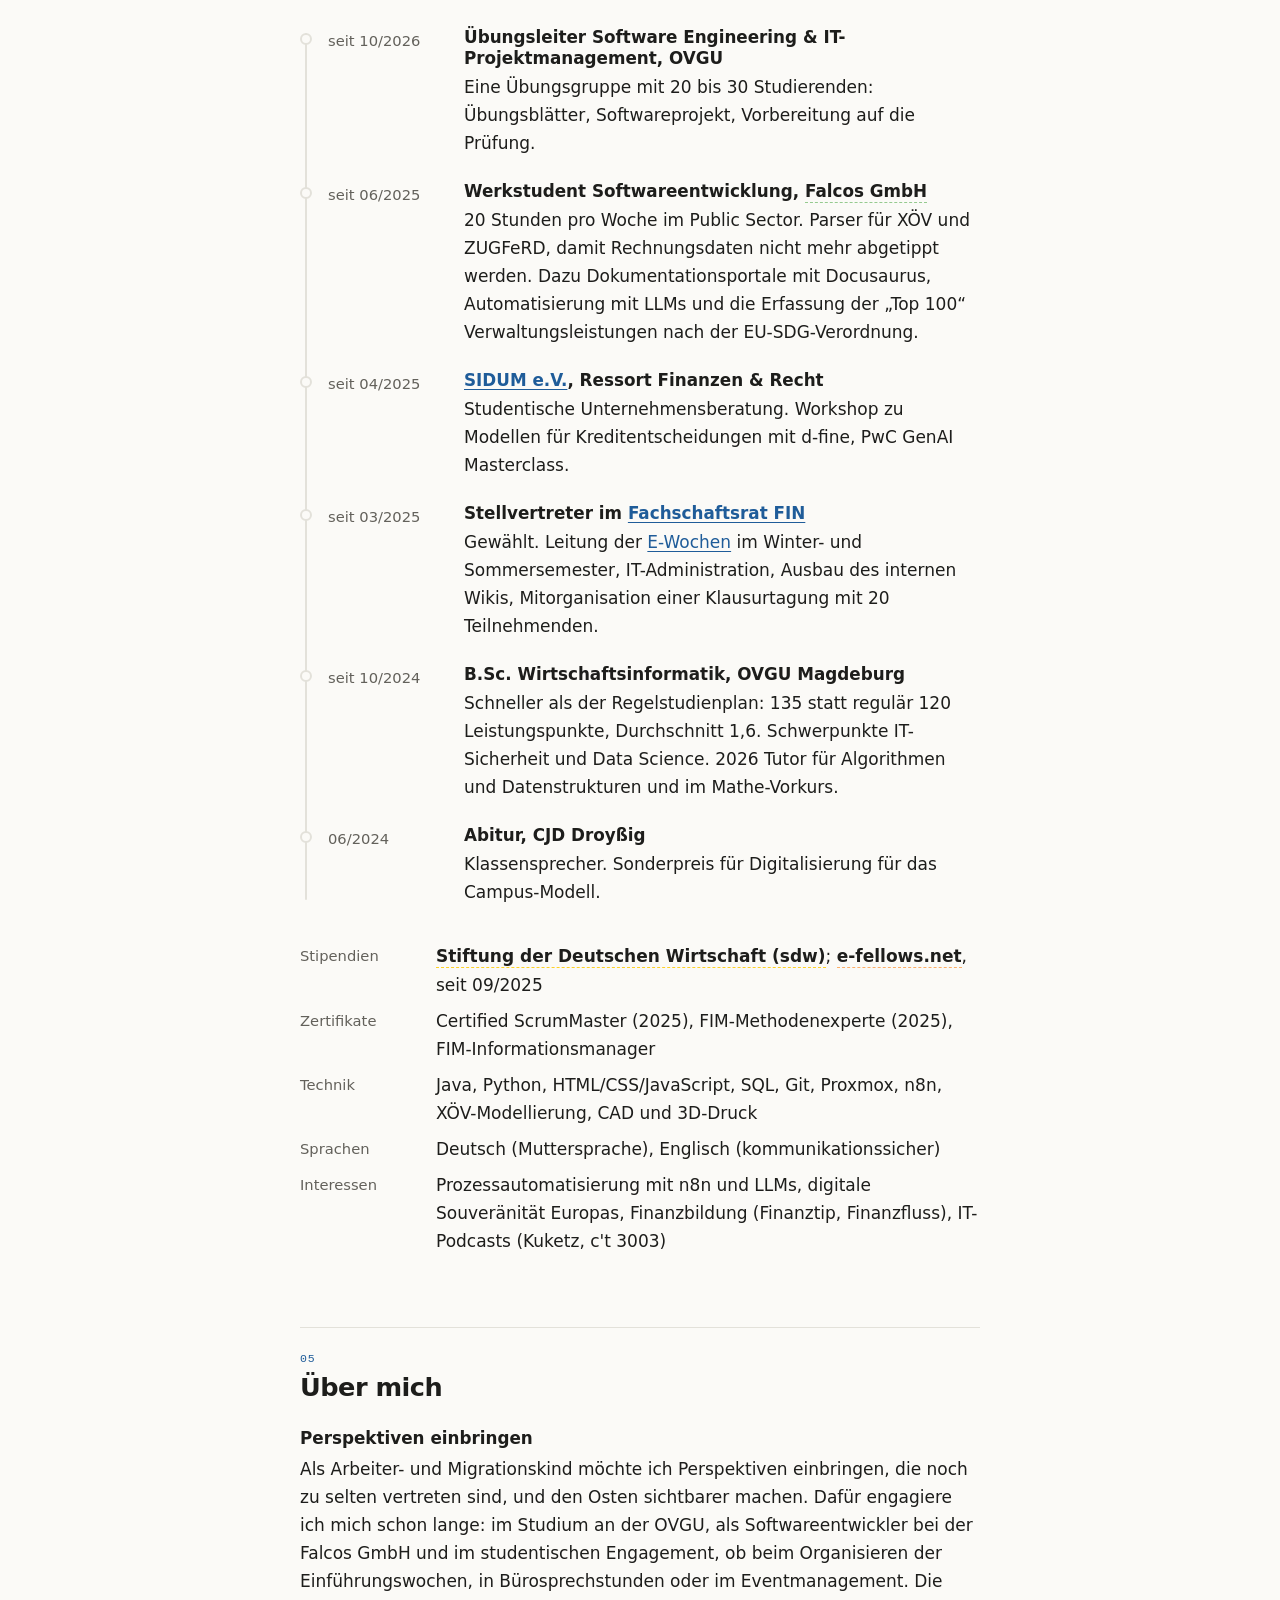
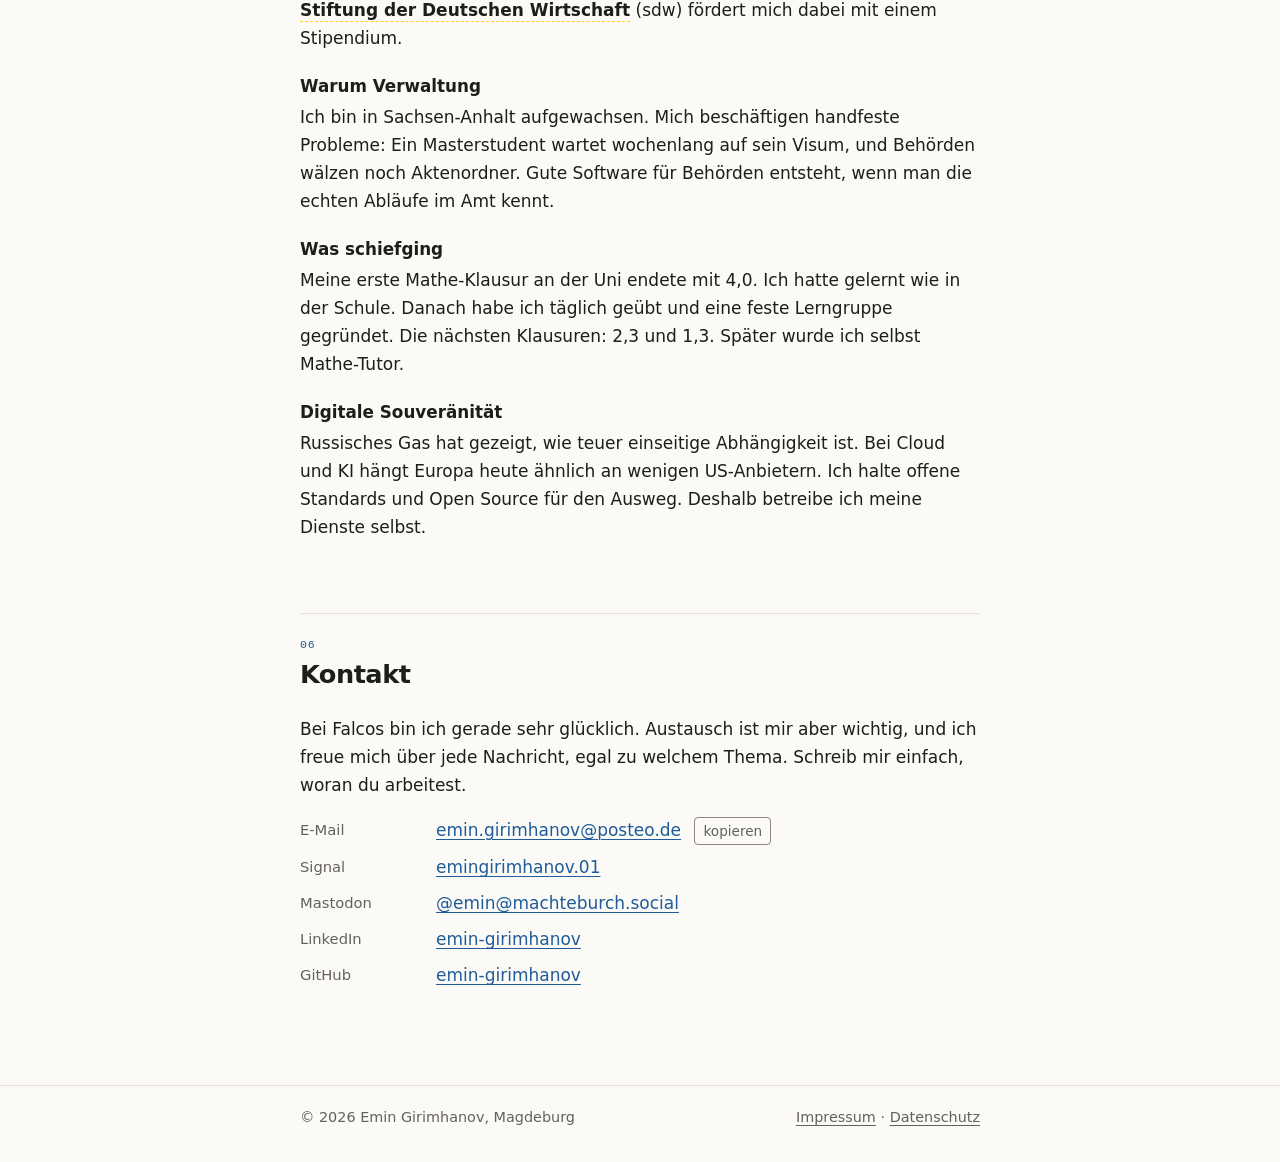
==== commit d69c6737: "content: sdw-Absatz, E-Woche einklappbar, Homelab mit Hermes/CVE-Waechter/OmniRoute, mehr Luft im Ei" ====
--- a/index.html
+++ b/index.html
@@ -303,7 +303,7 @@
         <ul class="quick-facts">
             <li><strong><a href="https://www.ovgu.de/" class="ovgu-link" target="_blank" rel="noopener noreferrer">OVGU</a></strong> <span data-de="B.Sc. Wirtschaftsinformatik" data-en="B.Sc. Business Informatics">B.Sc. Wirtschaftsinformatik</span></li>
             <li><strong><a href="https://falcos.de" class="falcos-link" target="_blank" rel="noopener noreferrer">Falcos GmbH</a></strong> <span data-de="Softwareentwicklung, Public Sector" data-en="Software development, public sector">Softwareentwicklung, Public Sector</span></li>
-            <li><strong><a href="https://www.sdw.org/" class="sdw-link" target="_blank" rel="noopener noreferrer">sdw</a> &amp; <a href="https://www.e-fellows.net/" class="efellows-link" target="_blank" rel="noopener noreferrer">e-fellows.net</a></strong> <span data-de="Stipendiat" data-en="Scholar">Stipendiat</span></li>
+            <li><strong><a href="https://www.sdw.org/" class="sdw-link" target="_blank" rel="noopener noreferrer">Stiftung der Deutschen Wirtschaft</a></strong> <span data-de="Stipendiat, dazu <a href=&quot;https://www.e-fellows.net/&quot; class=&quot;efellows-link&quot;>e-fellows.net</a>" data-en="Scholar, plus <a href=&quot;https://www.e-fellows.net/&quot; class=&quot;efellows-link&quot;>e-fellows.net</a>">Stipendiat, dazu <a href="https://www.e-fellows.net/" class="efellows-link" target="_blank" rel="noopener noreferrer">e-fellows.net</a></span></li>
         </ul>
 
         <ul class="links-inline">
@@ -405,7 +405,7 @@
 
             <h3 class="sub" data-de="Kleinere Sachen" data-en="Smaller things">Kleinere Sachen</h3>
             <ul class="plain-list">
-                <li data-de="<strong>Homelab:</strong> Ein Proxmox-Server zu Hause mit über 20 Diensten. Dort laufen Nextcloud, Immich für Fotos, Paperless-ngx, Vaultwarden, Forgejo, n8n, Actual Budget, Karakeep, SearXNG und Stirling-PDF. Angemeldet wird per Passkey über Pocket ID, von unterwegs geht es über Tailscale ins Netz, AdGuard Home filtert Werbung, Uptime Kuma und Beszel melden Ausfälle, und jede Nacht geht ein verschlüsseltes Backup außer Haus. Auch OSCAR läuft hier." data-en="<strong>Homelab:</strong> a Proxmox server at home running more than 20 services. It runs Nextcloud, Immich for photos, Paperless-ngx, Vaultwarden, Forgejo, n8n, Actual Budget, Karakeep, SearXNG and Stirling-PDF. Sign-in works with passkeys via Pocket ID, remote access goes through Tailscale, AdGuard Home blocks ads, Uptime Kuma and Beszel report outages, and an encrypted backup leaves the house every night. OSCAR runs here too."><strong>Homelab:</strong> Ein Proxmox-Server zu Hause mit über 20 Diensten. Dort laufen Nextcloud, Immich für Fotos, Paperless-ngx, Vaultwarden, Forgejo, n8n, Actual Budget, Karakeep, SearXNG und Stirling-PDF. Angemeldet wird per Passkey über Pocket ID, von unterwegs geht es über Tailscale ins Netz, AdGuard Home filtert Werbung, Uptime Kuma und Beszel melden Ausfälle, und jede Nacht geht ein verschlüsseltes Backup außer Haus. Auch OSCAR läuft hier.</li>
+                <li data-de="<strong>Homelab:</strong> Ein Proxmox-Server zu Hause mit über 20 Diensten. Dort laufen Nextcloud, Immich für Fotos, Paperless-ngx, Vaultwarden, Forgejo, n8n, Actual Budget, Karakeep, SearXNG und Stirling-PDF. Dazu ein paar eigene Bausteine: Hermes, ein KI-Agent in eigener VM, bereitet zum Beispiel neues Uni-Material auf. Der CVE-Wächter macht im Kleinen, was Anbieter wie <a href=&quot;https://www.blackpanda.com/&quot;>Blackpanda</a> für Unternehmen leisten: Er prüft alle 30 Minuten Webseiten und Repos auf neue Sicherheitslücken, lässt bei kritischen Funden das Handy klingeln und kann eine Seite per Notfallknopf sperren. OmniRoute verteilt KI-Anfragen auf verschiedene Modelle. Angemeldet wird per Passkey über Pocket ID, von unterwegs geht es über Tailscale ins Netz, AdGuard Home filtert Werbung, Uptime Kuma und Beszel melden Ausfälle, und jede Nacht geht ein verschlüsseltes Backup außer Haus. Auch OSCAR läuft hier." data-en="<strong>Homelab:</strong> a Proxmox server at home running more than 20 services. It runs Nextcloud, Immich for photos, Paperless-ngx, Vaultwarden, Forgejo, n8n, Actual Budget, Karakeep, SearXNG and Stirling-PDF. Plus a few building blocks of my own: Hermes, an AI agent in its own VM, prepares new university material, for example. The CVE-Wächter does on a small scale what providers like <a href=&quot;https://www.blackpanda.com/&quot;>Blackpanda</a> do for companies: it checks websites and repos for new vulnerabilities every 30 minutes, makes my phone ring on critical findings and can lock a site with an emergency button. OmniRoute routes AI requests across different models. Sign-in works with passkeys via Pocket ID, remote access goes through Tailscale, AdGuard Home blocks ads, Uptime Kuma and Beszel report outages, and an encrypted backup leaves the house every night. OSCAR runs here too."><strong>Homelab:</strong> Ein Proxmox-Server zu Hause mit über 20 Diensten. Dort laufen Nextcloud, Immich für Fotos, Paperless-ngx, Vaultwarden, Forgejo, n8n, Actual Budget, Karakeep, SearXNG und Stirling-PDF. Dazu ein paar eigene Bausteine: Hermes, ein KI-Agent in eigener VM, bereitet zum Beispiel neues Uni-Material auf. Der CVE-Wächter macht im Kleinen, was Anbieter wie <a href="https://www.blackpanda.com/" target="_blank" rel="noopener noreferrer">Blackpanda</a> für Unternehmen leisten: Er prüft alle 30 Minuten Webseiten und Repos auf neue Sicherheitslücken, lässt bei kritischen Funden das Handy klingeln und kann eine Seite per Notfallknopf sperren. OmniRoute verteilt KI-Anfragen auf verschiedene Modelle. Angemeldet wird per Passkey über Pocket ID, von unterwegs geht es über Tailscale ins Netz, AdGuard Home filtert Werbung, Uptime Kuma und Beszel melden Ausfälle, und jede Nacht geht ein verschlüsseltes Backup außer Haus. Auch OSCAR läuft hier.</li>
                 <li data-de="<strong>Diese Webseite:</strong> HTML, CSS und JavaScript ohne Framework, das 3D-Modell oben mit eigenem WebGL-Renderer. <a href=&quot;https://github.com/emin-girimhanov/emin-girimhanov&quot;>Code</a>" data-en="<strong>This website:</strong> HTML, CSS and JavaScript without a framework, the 3D model at the top with a hand-written WebGL renderer. <a href=&quot;https://github.com/emin-girimhanov/emin-girimhanov&quot;>Code</a>"><strong>Diese Webseite:</strong> HTML, CSS und JavaScript ohne Framework, das 3D-Modell oben mit eigenem WebGL-Renderer. <a href="https://github.com/emin-girimhanov/emin-girimhanov" target="_blank" rel="noopener noreferrer">Code</a></li>
             </ul>
         </section>
@@ -426,27 +426,30 @@
                 <figcaption data-de="Keynote von Dr. Christian Beyer: „Dare to have fun“. Traut euch, Fragen zu stellen, um Hilfe zu bitten, Leute kennenzulernen und auch zu feiern." data-en="Keynote by Dr. Christian Beyer: “Dare to have fun”. Dare to ask questions, ask for help, meet people and, yes, party.">Keynote von Dr. Christian Beyer: „Dare to have fun“. Traut euch, Fragen zu stellen, um Hilfe zu bitten, Leute kennenzulernen und auch zu feiern.</figcaption>
             </figure>
 
-            <h3 data-de="Was in der Woche passiert" data-en="What happens during the week">Was in der Woche passiert</h3>
-            <p data-de="Alles läuft zweisprachig auf Deutsch und Englisch, für neue Bachelor- und Masterstudierende. Fragen beantworten die Mentor:innen und auch <a href=&quot;#projekte&quot;>OSCAR</a>, unser Bot auf dem Discord-Server der Fakultät." data-en="Everything runs bilingually in German and English, for new bachelor and master students. Questions are answered by the mentors and by <a href=&quot;#projekte&quot;>OSCAR</a>, our bot on the faculty's Discord server.">Alles läuft zweisprachig auf Deutsch und Englisch, für neue Bachelor- und Masterstudierende. Fragen beantworten die Mentor:innen und auch <a href="#projekte">OSCAR</a>, unser Bot auf dem Discord-Server der Fakultät.</p>
-            <ul class="plain-list">
-                <li data-de="Begrüßung mit dem Dekanat, Ersti-Beutel und das erste Mensaessen mit den Mentor:innen" data-en="Welcome with the dean&#39;s office, a goodie bag and the first canteen lunch with the mentors">Begrüßung mit dem Dekanat, Ersti-Beutel und das erste Mensaessen mit den Mentor:innen</li>
-                <li data-de="Campusrallye und Stadtrallye mit Rätseln, unter anderem auf der Suche nach dem Passierschein A38" data-en="Campus rally and city rally with puzzles, including a hunt for the infamous permit A38">Campusrallye und Stadtrallye mit Rätseln, unter anderem auf der Suche nach dem Passierschein A38</li>
-                <li data-de="Studiumsplanung für Bachelor und Master: Studiengänge, LSF, Stundenplan und Prüfungsordnung" data-en="Study planning for bachelor and master: programmes, LSF, timetables and exam regulations">Studiumsplanung für Bachelor und Master: Studiengänge, LSF, Stundenplan und Prüfungsordnung</li>
-                <li data-de="„Understanding Magdeburg“ für internationale Studierende" data-en="“Understanding Magdeburg” for international students">„Understanding Magdeburg“ für internationale Studierende</li>
-                <li data-de="Kurzvorträge von regiocom, dem Studentenwerk, ArbeiterKind.de und zum deutsch-bulgarischen Doppelabschluss (FDIBA), dazu eine Keynote von Dr. Christian Beyer" data-en="Short talks by regiocom, the student services, ArbeiterKind.de and on the German-Bulgarian double degree (FDIBA), plus a keynote by Dr. Christian Beyer">Kurzvorträge von regiocom, dem Studentenwerk, ArbeiterKind.de und zum deutsch-bulgarischen Doppelabschluss (FDIBA), dazu eine Keynote von Dr. Christian Beyer</li>
-                <li data-de="Di.Day (Digital Independence Day): Hilfe bei Geräten, Passwörtern, eduroam und freien Alternativen zu Microsoft und Co." data-en="Di.Day (Digital Independence Day): help with devices, passwords, eduroam and free alternatives to Microsoft and co.">Di.Day (Digital Independence Day): Hilfe bei Geräten, Passwörtern, eduroam und freien Alternativen zu Microsoft und Co.</li>
-                <li data-de="Spieleabend, Kneipentour, Instaparty und Abschlussgrillen" data-en="Games night, pub crawl, party and a closing barbecue">Spieleabend, Kneipentour, Instaparty und Abschlussgrillen</li>
-            </ul>
-            <p class="project-links"><a href="https://farafin.de/erstsemester/e-woche/" target="_blank" rel="noopener noreferrer" data-de="Vollständiges Programm auf farafin.de" data-en="Full programme on farafin.de">Vollständiges Programm auf farafin.de</a></p>
-
-            <h3 data-de="Was man davon nicht sieht" data-en="What you don't see">Was man davon nicht sieht</h3>
-            <p data-de="E-Mails, Paketabholungen und eine geplatzte Raumbuchung mit vielen Folgeänderungen. In der heißen Phase raucht schon mal der Kopf. Mein Ausgleich ist Joggen." data-en="Emails, parcel pick-ups and a cancelled room booking with a long tail of changes. In the final stretch it gets intense. Running is how I switch off.">E-Mails, Paketabholungen und eine geplatzte Raumbuchung mit vielen Folgeänderungen. In der heißen Phase raucht schon mal der Kopf. Mein Ausgleich ist Joggen.</p>
-            <p data-de="Selbst Mentor war ich nie. Deshalb habe ich im Oktober 2026 an der Mentoring-Qualifizierung der OVGU teilgenommen, um die Woche auch aus dieser Sicht zu kennen: Gesprächsführung, Gruppendynamik, schwierige Situationen." data-en="I have never been a mentor myself. So in October 2026 I took the OVGU mentoring course to see the week from that side too: conversation skills, group dynamics, difficult situations.">Selbst Mentor war ich nie. Deshalb habe ich im Oktober 2026 an der Mentoring-Qualifizierung der OVGU teilgenommen, um die Woche auch aus dieser Sicht zu kennen: Gesprächsführung, Gruppendynamik, schwierige Situationen.</p>
-            <p data-de="Das Wichtigste an der Woche sind die Menschen: Mentor:innen, Helfende und Mitarbeitende, die sich dafür Zeit nehmen, manche sogar Urlaub." data-en="The most important part of the week is the people: mentors, helpers and staff who make time for it, some even take days off work.">Das Wichtigste an der Woche sind die Menschen: Mentor:innen, Helfende und Mitarbeitende, die sich dafür Zeit nehmen, manche sogar Urlaub.</p>
-
-            <p class="project-links">
-                <a href="https://github.com/emin-girimhanov/e-week-mentor-website" target="_blank" rel="noopener noreferrer" data-de="Code des E-Woche-Portals" data-en="Code of the orientation week portal">Code des E-Woche-Portals</a>
-            </p>
+            <details class="more">
+                <summary><span data-de="Programm und Hintergründe der Woche" data-en="Programme and background of the week">Programm und Hintergründe der Woche</span></summary>
+                <h3 data-de="Was in der Woche passiert" data-en="What happens during the week">Was in der Woche passiert</h3>
+                <p data-de="Alles läuft zweisprachig auf Deutsch und Englisch, für neue Bachelor- und Masterstudierende. Fragen beantworten die Mentor:innen und auch <a href=&quot;#projekte&quot;>OSCAR</a>, unser Bot auf dem Discord-Server der Fakultät." data-en="Everything runs bilingually in German and English, for new bachelor and master students. Questions are answered by the mentors and by <a href=&quot;#projekte&quot;>OSCAR</a>, our bot on the faculty's Discord server.">Alles läuft zweisprachig auf Deutsch und Englisch, für neue Bachelor- und Masterstudierende. Fragen beantworten die Mentor:innen und auch <a href="#projekte">OSCAR</a>, unser Bot auf dem Discord-Server der Fakultät.</p>
+                <ul class="plain-list">
+                    <li data-de="Begrüßung mit dem Dekanat, Ersti-Beutel und das erste Mensaessen mit den Mentor:innen" data-en="Welcome with the dean&#39;s office, a goodie bag and the first canteen lunch with the mentors">Begrüßung mit dem Dekanat, Ersti-Beutel und das erste Mensaessen mit den Mentor:innen</li>
+                    <li data-de="Campusrallye und Stadtrallye mit Rätseln, unter anderem auf der Suche nach dem Passierschein A38" data-en="Campus rally and city rally with puzzles, including a hunt for the infamous permit A38">Campusrallye und Stadtrallye mit Rätseln, unter anderem auf der Suche nach dem Passierschein A38</li>
+                    <li data-de="Studiumsplanung für Bachelor und Master: Studiengänge, LSF, Stundenplan und Prüfungsordnung" data-en="Study planning for bachelor and master: programmes, LSF, timetables and exam regulations">Studiumsplanung für Bachelor und Master: Studiengänge, LSF, Stundenplan und Prüfungsordnung</li>
+                    <li data-de="„Understanding Magdeburg“ für internationale Studierende" data-en="“Understanding Magdeburg” for international students">„Understanding Magdeburg“ für internationale Studierende</li>
+                    <li data-de="Kurzvorträge von regiocom, dem Studentenwerk, ArbeiterKind.de und zum deutsch-bulgarischen Doppelabschluss (FDIBA), dazu eine Keynote von Dr. Christian Beyer" data-en="Short talks by regiocom, the student services, ArbeiterKind.de and on the German-Bulgarian double degree (FDIBA), plus a keynote by Dr. Christian Beyer">Kurzvorträge von regiocom, dem Studentenwerk, ArbeiterKind.de und zum deutsch-bulgarischen Doppelabschluss (FDIBA), dazu eine Keynote von Dr. Christian Beyer</li>
+                    <li data-de="Di.Day (Digital Independence Day): Hilfe bei Geräten, Passwörtern, eduroam und freien Alternativen zu Microsoft und Co." data-en="Di.Day (Digital Independence Day): help with devices, passwords, eduroam and free alternatives to Microsoft and co.">Di.Day (Digital Independence Day): Hilfe bei Geräten, Passwörtern, eduroam und freien Alternativen zu Microsoft und Co.</li>
+                    <li data-de="Spieleabend, Kneipentour, Instaparty und Abschlussgrillen" data-en="Games night, pub crawl, party and a closing barbecue">Spieleabend, Kneipentour, Instaparty und Abschlussgrillen</li>
+                </ul>
+                <p class="project-links"><a href="https://farafin.de/erstsemester/e-woche/" target="_blank" rel="noopener noreferrer" data-de="Vollständiges Programm auf farafin.de" data-en="Full programme on farafin.de">Vollständiges Programm auf farafin.de</a></p>
+
+                <h3 data-de="Was man davon nicht sieht" data-en="What you don't see">Was man davon nicht sieht</h3>
+                <p data-de="E-Mails, Paketabholungen und eine geplatzte Raumbuchung mit vielen Folgeänderungen. In der heißen Phase raucht schon mal der Kopf. Mein Ausgleich ist Joggen." data-en="Emails, parcel pick-ups and a cancelled room booking with a long tail of changes. In the final stretch it gets intense. Running is how I switch off.">E-Mails, Paketabholungen und eine geplatzte Raumbuchung mit vielen Folgeänderungen. In der heißen Phase raucht schon mal der Kopf. Mein Ausgleich ist Joggen.</p>
+                <p data-de="Selbst Mentor war ich nie. Deshalb habe ich im Oktober 2026 an der Mentoring-Qualifizierung der OVGU teilgenommen, um die Woche auch aus dieser Sicht zu kennen: Gesprächsführung, Gruppendynamik, schwierige Situationen." data-en="I have never been a mentor myself. So in October 2026 I took the OVGU mentoring course to see the week from that side too: conversation skills, group dynamics, difficult situations.">Selbst Mentor war ich nie. Deshalb habe ich im Oktober 2026 an der Mentoring-Qualifizierung der OVGU teilgenommen, um die Woche auch aus dieser Sicht zu kennen: Gesprächsführung, Gruppendynamik, schwierige Situationen.</p>
+                <p data-de="Das Wichtigste an der Woche sind die Menschen: Mentor:innen, Helfende und Mitarbeitende, die sich dafür Zeit nehmen, manche sogar Urlaub." data-en="The most important part of the week is the people: mentors, helpers and staff who make time for it, some even take days off work.">Das Wichtigste an der Woche sind die Menschen: Mentor:innen, Helfende und Mitarbeitende, die sich dafür Zeit nehmen, manche sogar Urlaub.</p>
+
+                <p class="project-links">
+                    <a href="https://github.com/emin-girimhanov/e-week-mentor-website" target="_blank" rel="noopener noreferrer" data-de="Code des E-Woche-Portals" data-en="Code of the orientation week portal">Code des E-Woche-Portals</a>
+                </p>
+            </details>
         </section>
 
         <!-- Werdegang -->
@@ -519,6 +522,9 @@
         <section id="ueber-mich" class="section" aria-labelledby="ueber-mich-title">
             <h2 id="ueber-mich-title" data-de="Über mich" data-en="About">Über mich</h2>
 
+            <h3 data-de="Perspektiven einbringen" data-en="Bringing in perspectives">Perspektiven einbringen</h3>
+            <p data-de="Als Arbeiter- und Migrationskind möchte ich Perspektiven einbringen, die noch zu selten vertreten sind, und den Osten sichtbarer machen. Dafür engagiere ich mich schon lange: im Studium an der OVGU, als Softwareentwickler bei der Falcos GmbH und im studentischen Engagement, ob beim Organisieren der Einführungswochen, in Bürosprechstunden oder im Eventmanagement. Die <a href=&quot;https://www.sdw.org/&quot; class=&quot;sdw-link&quot;>Stiftung der Deutschen Wirtschaft</a> (sdw) fördert mich dabei mit einem Stipendium." data-en="As a working-class kid from a migrant family, I want to bring in perspectives that are still rarely heard, and make eastern Germany more visible. I have been working on that for a long time: in my studies at OVGU, as a software developer at Falcos GmbH and in student volunteering, from organising orientation weeks to office hours and event management. The <a href=&quot;https://www.sdw.org/&quot; class=&quot;sdw-link&quot;>Foundation of German Business</a> (sdw) supports me with a scholarship.">Als Arbeiter- und Migrationskind möchte ich Perspektiven einbringen, die noch zu selten vertreten sind, und den Osten sichtbarer machen. Dafür engagiere ich mich schon lange: im Studium an der OVGU, als Softwareentwickler bei der Falcos GmbH und im studentischen Engagement, ob beim Organisieren der Einführungswochen, in Bürosprechstunden oder im Eventmanagement. Die <a href="https://www.sdw.org/" class="sdw-link" target="_blank" rel="noopener noreferrer">Stiftung der Deutschen Wirtschaft</a> (sdw) fördert mich dabei mit einem Stipendium.</p>
+
             <h3 data-de="Warum Verwaltung" data-en="Why public administration">Warum Verwaltung</h3>
             <p data-de="Ich bin in Sachsen-Anhalt aufgewachsen. Mich beschäftigen handfeste Probleme: Ein Masterstudent wartet wochenlang auf sein Visum, und Behörden wälzen noch Aktenordner. Gute Software für Behörden entsteht, wenn man die echten Abläufe im Amt kennt." data-en="I grew up in Saxony-Anhalt. I care about down-to-earth problems: a master's student waits weeks for a visa, and offices still work through paper files. Good software for public authorities comes from knowing how the work in an office really runs.">Ich bin in Sachsen-Anhalt aufgewachsen. Mich beschäftigen handfeste Probleme: Ein Masterstudent wartet wochenlang auf sein Visum, und Behörden wälzen noch Aktenordner. Gute Software für Behörden entsteht, wenn man die echten Abläufe im Amt kennt.</p>
 
--- a/style.css
+++ b/style.css
@@ -315,10 +315,10 @@
 /* Einstieg: Text links, 3D-Ansicht rechts. Bricht aus der Textbreite aus. */
 .hero {
     display: grid;
-    grid-template-columns: minmax(0, 1.1fr) minmax(0, 1fr);
-    gap: 40px;
+    grid-template-columns: minmax(0, 1.25fr) minmax(0, 1fr);
+    gap: clamp(48px, 7vw, 104px);
     align-items: center;
-    margin: 56px 0 40px;
+    margin: 72px 0 56px;
     /* gleiche Breite wie der Inhalt der Kopfzeile */
     margin-inline: calc(50% - min(470px, 50vw - 20px));
 }
@@ -334,8 +334,8 @@
 .intro .status { grid-area: status; margin-bottom: 16px; }
 .portrait-btn { grid-area: photo; display: block; border-radius: 50%; }
 .portrait {
-    width: 132px;
-    height: 132px;
+    width: 120px;
+    height: 120px;
     border-radius: 50%;
     object-fit: cover;
     transition: transform 0.2s ease;
@@ -344,7 +344,7 @@
 
 h1 {
     grid-area: name;
-    font-size: clamp(2.6rem, 4.6vw, 3.6rem);
+    font-size: clamp(2.4rem, 3.9vw, 3.3rem);
     font-weight: 700;
     letter-spacing: -0.035em;
     line-height: 1.0;
@@ -357,6 +357,11 @@
     .intro { column-gap: 16px; }
     .portrait { width: 88px; height: 88px; }
     h1 { font-size: clamp(2rem, 9vw, 2.6rem); }
+}
+
+@media (max-width: 1000px) {
+    .hero { grid-template-columns: 1fr; gap: 36px; margin-inline: 0; }
+    .viewport { max-width: 560px; }
 }
 
 /* CAD-Ansicht */
@@ -426,6 +431,7 @@
 
 @media (max-width: 820px) {
     .hero { grid-template-columns: 1fr; gap: 28px; margin-inline: 0; }
+    .viewport { max-width: 560px; }
     .viewport-frame { aspect-ratio: 4 / 3; }
 }
 
@@ -575,6 +581,36 @@
     border: 1px solid var(--line);
 }
 .ewoche-figure figcaption { color: var(--muted); font-size: 0.9rem; margin-top: 8px; }
+
+/* Einklappbarer Bereich (E-Woche) */
+.more { margin-top: 28px; border-top: 1px solid var(--line); border-bottom: 1px solid var(--line); }
+.more > summary {
+    display: flex;
+    align-items: center;
+    justify-content: space-between;
+    gap: 12px;
+    padding: 14px 0;
+    cursor: pointer;
+    font-weight: 600;
+    list-style: none;
+}
+.more > summary::-webkit-details-marker { display: none; }
+.more > summary::after {
+    content: "";
+    width: 9px;
+    height: 9px;
+    border-right: 1.5px solid var(--muted);
+    border-bottom: 1.5px solid var(--muted);
+    transform: translateY(-3px) rotate(45deg);
+    transition: transform 0.25s ease;
+    flex-shrink: 0;
+}
+.more[open] > summary::after { transform: translateY(2px) rotate(-135deg); }
+.more > summary:hover { color: var(--accent); }
+.more[open] { padding-bottom: 16px; }
+#ewoche .more h3:first-child { margin-top: 4px; }
+@media (prefers-reduced-motion: reduce) { .more > summary::after { transition: none; } }
+@media print { .more > *:not(summary) { display: block !important; } }
 
 /* Werdegang: Linie fuellt sich beim Scrollen, Punkte werden aktiv */
 .cv-wrap {
